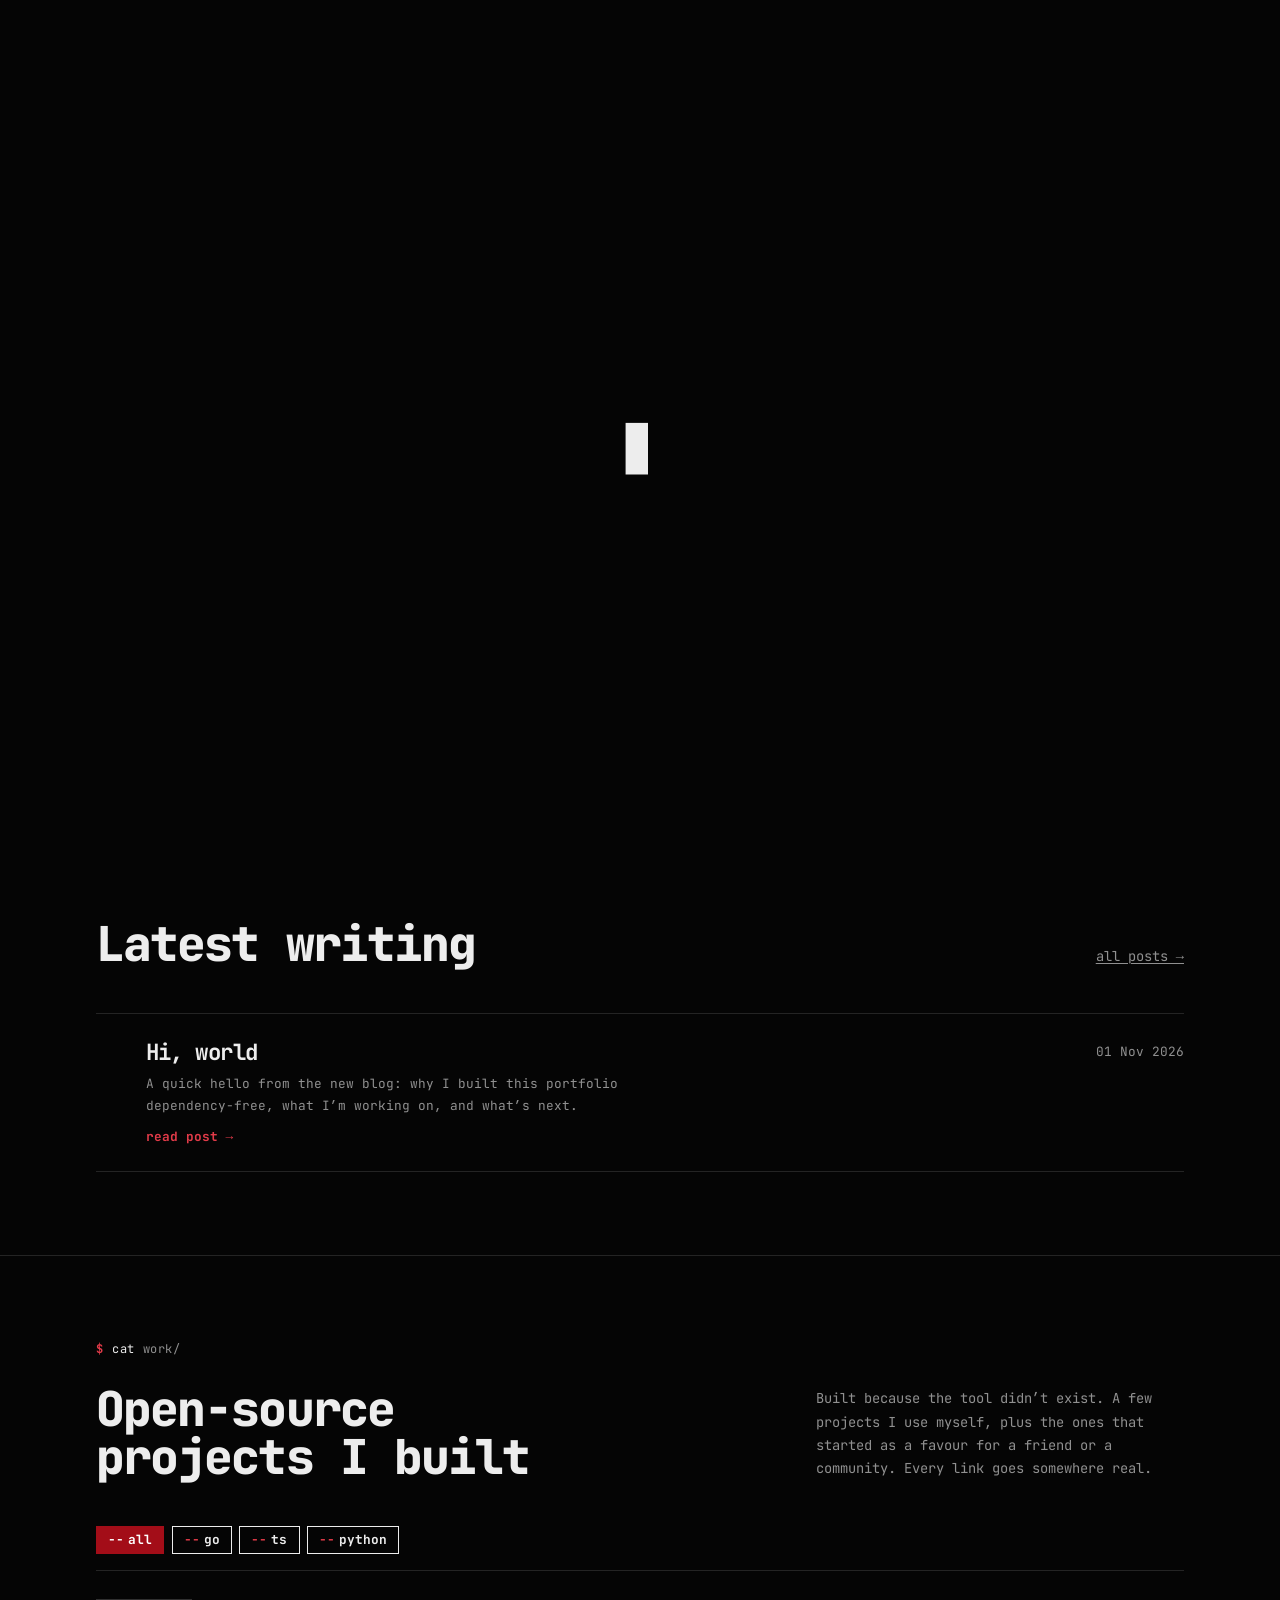
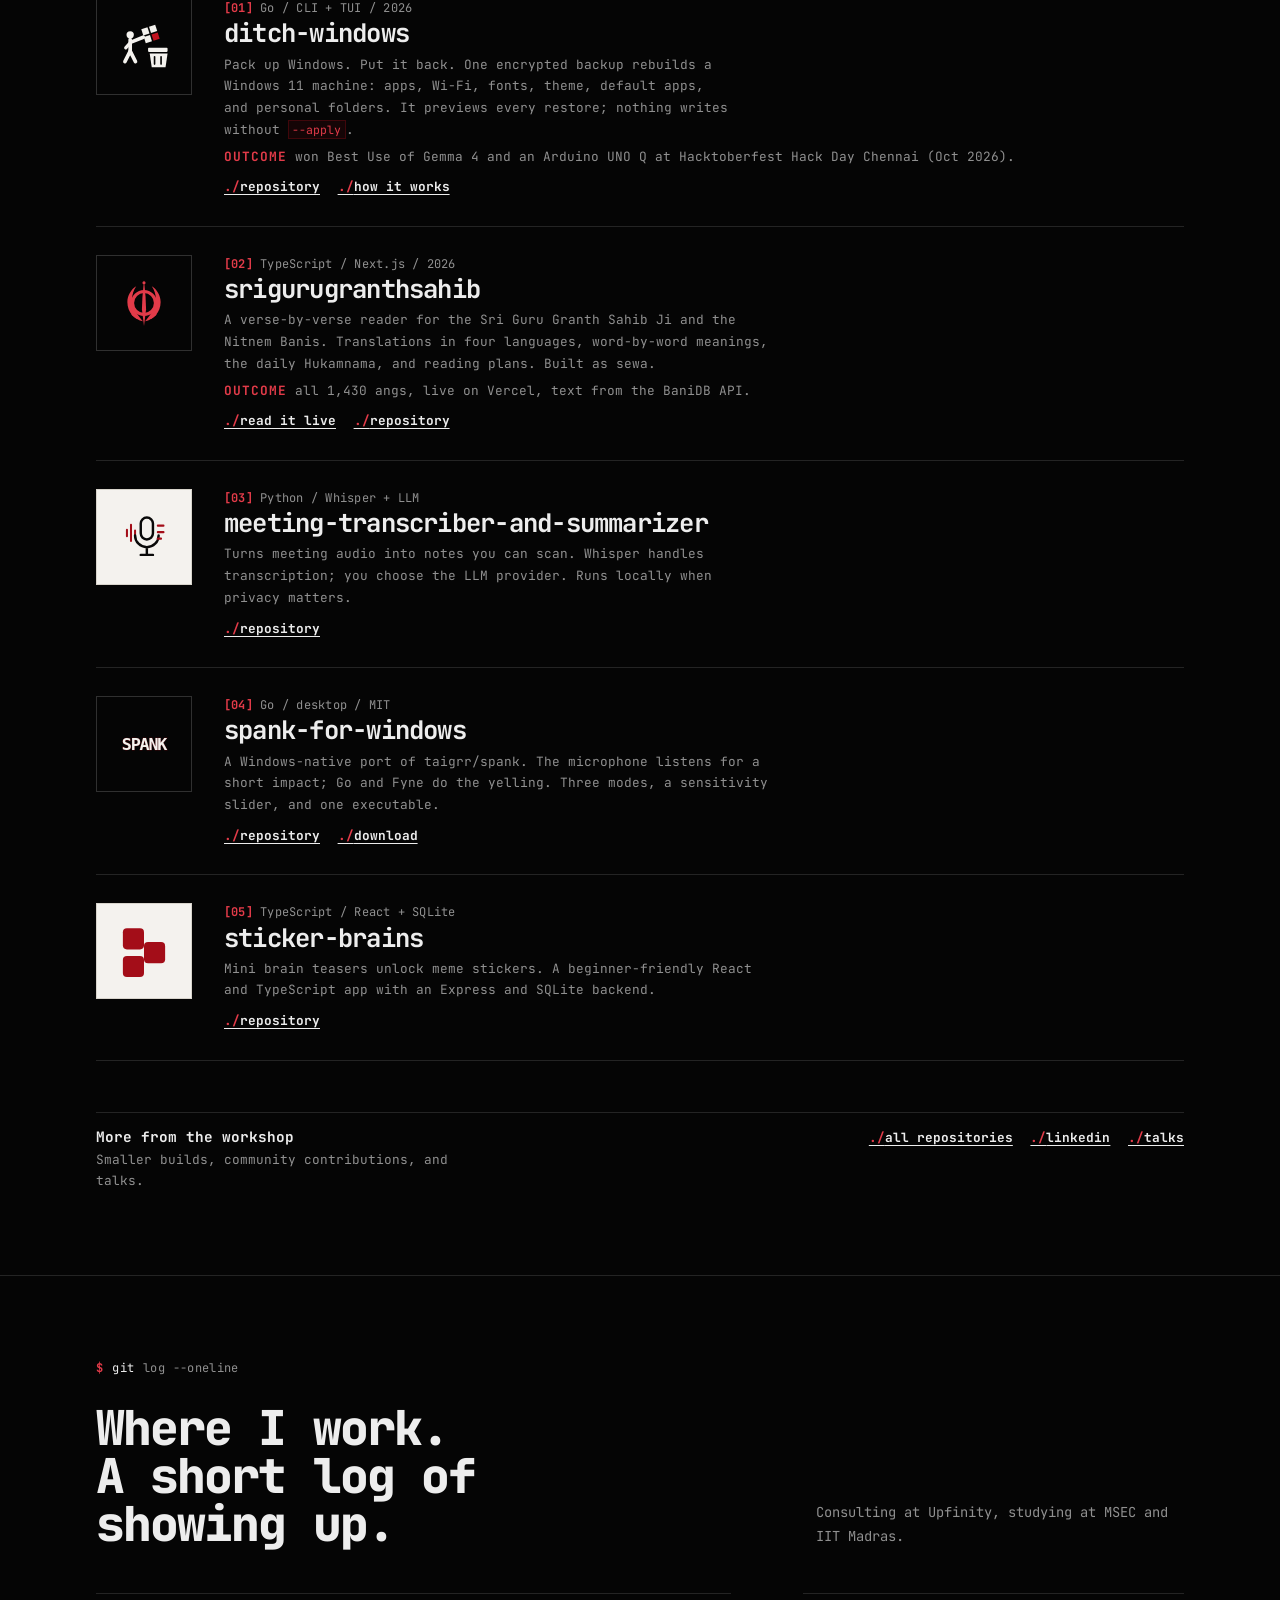
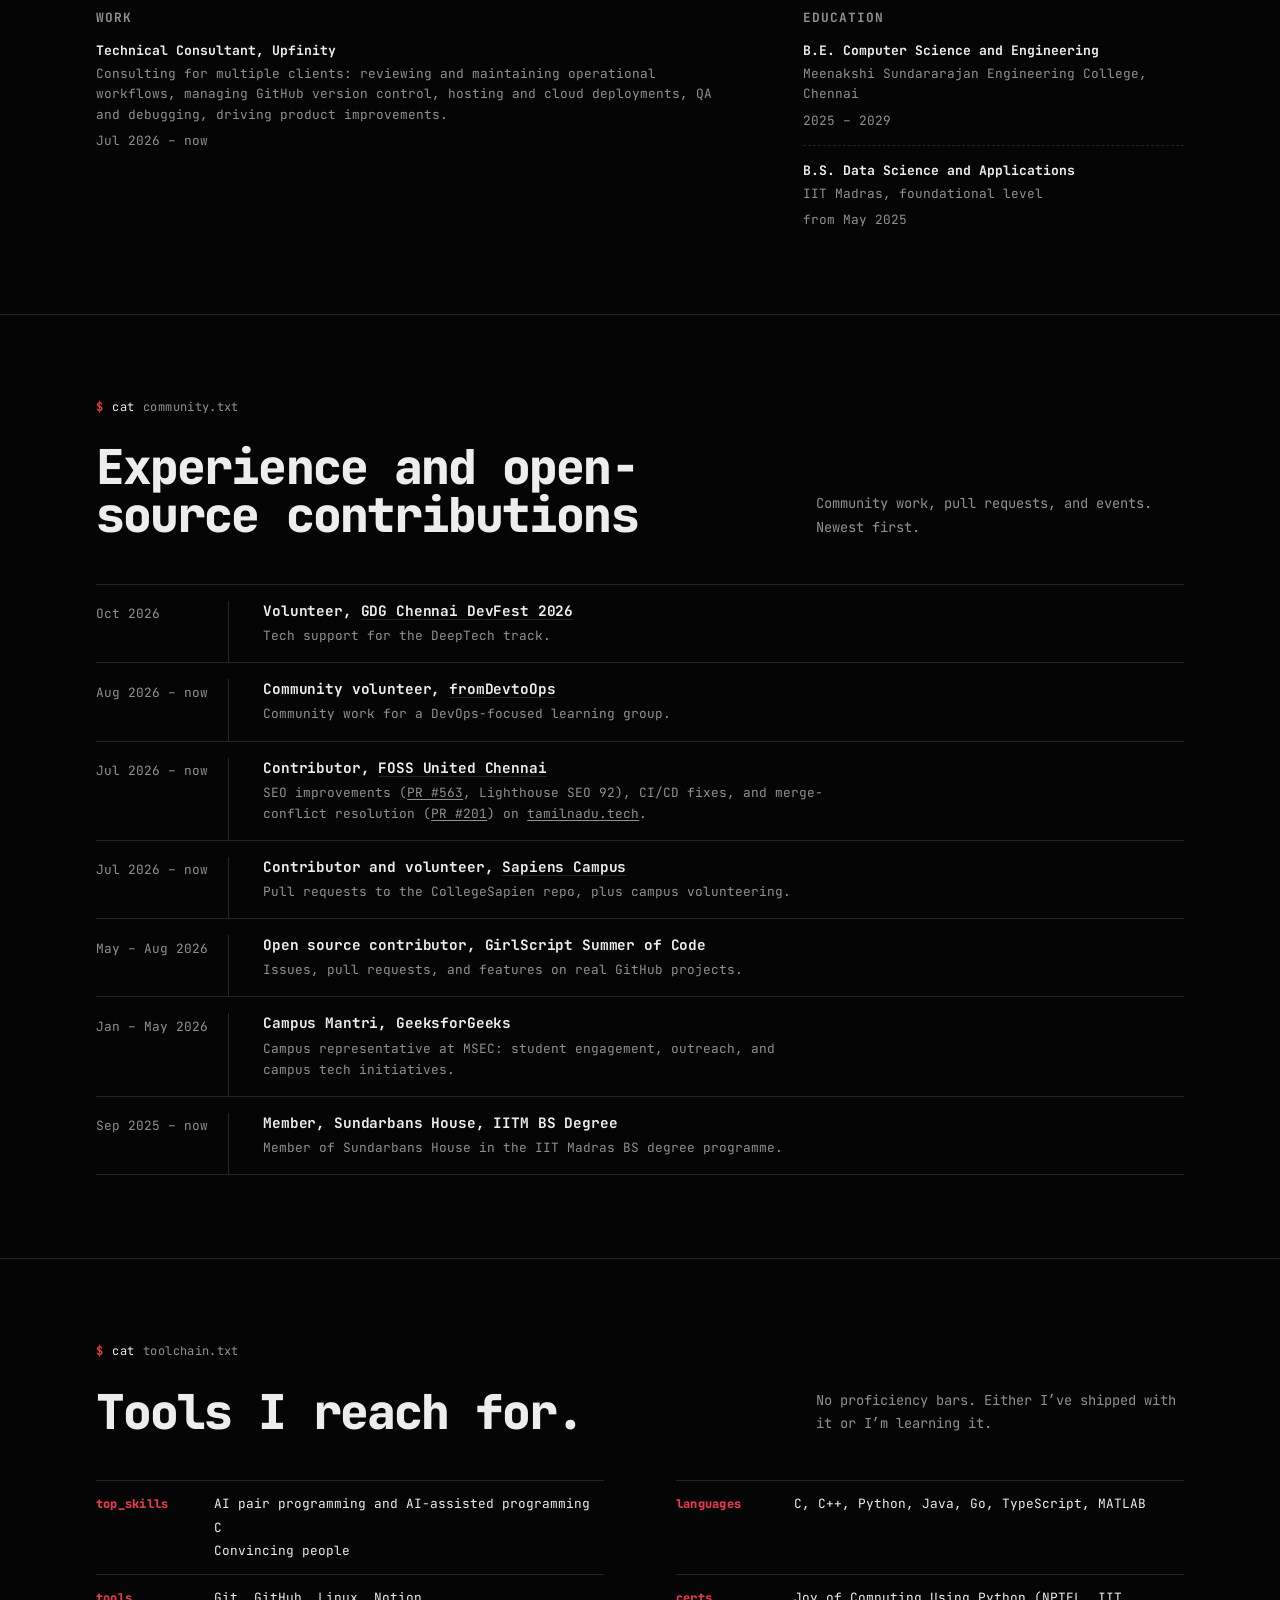
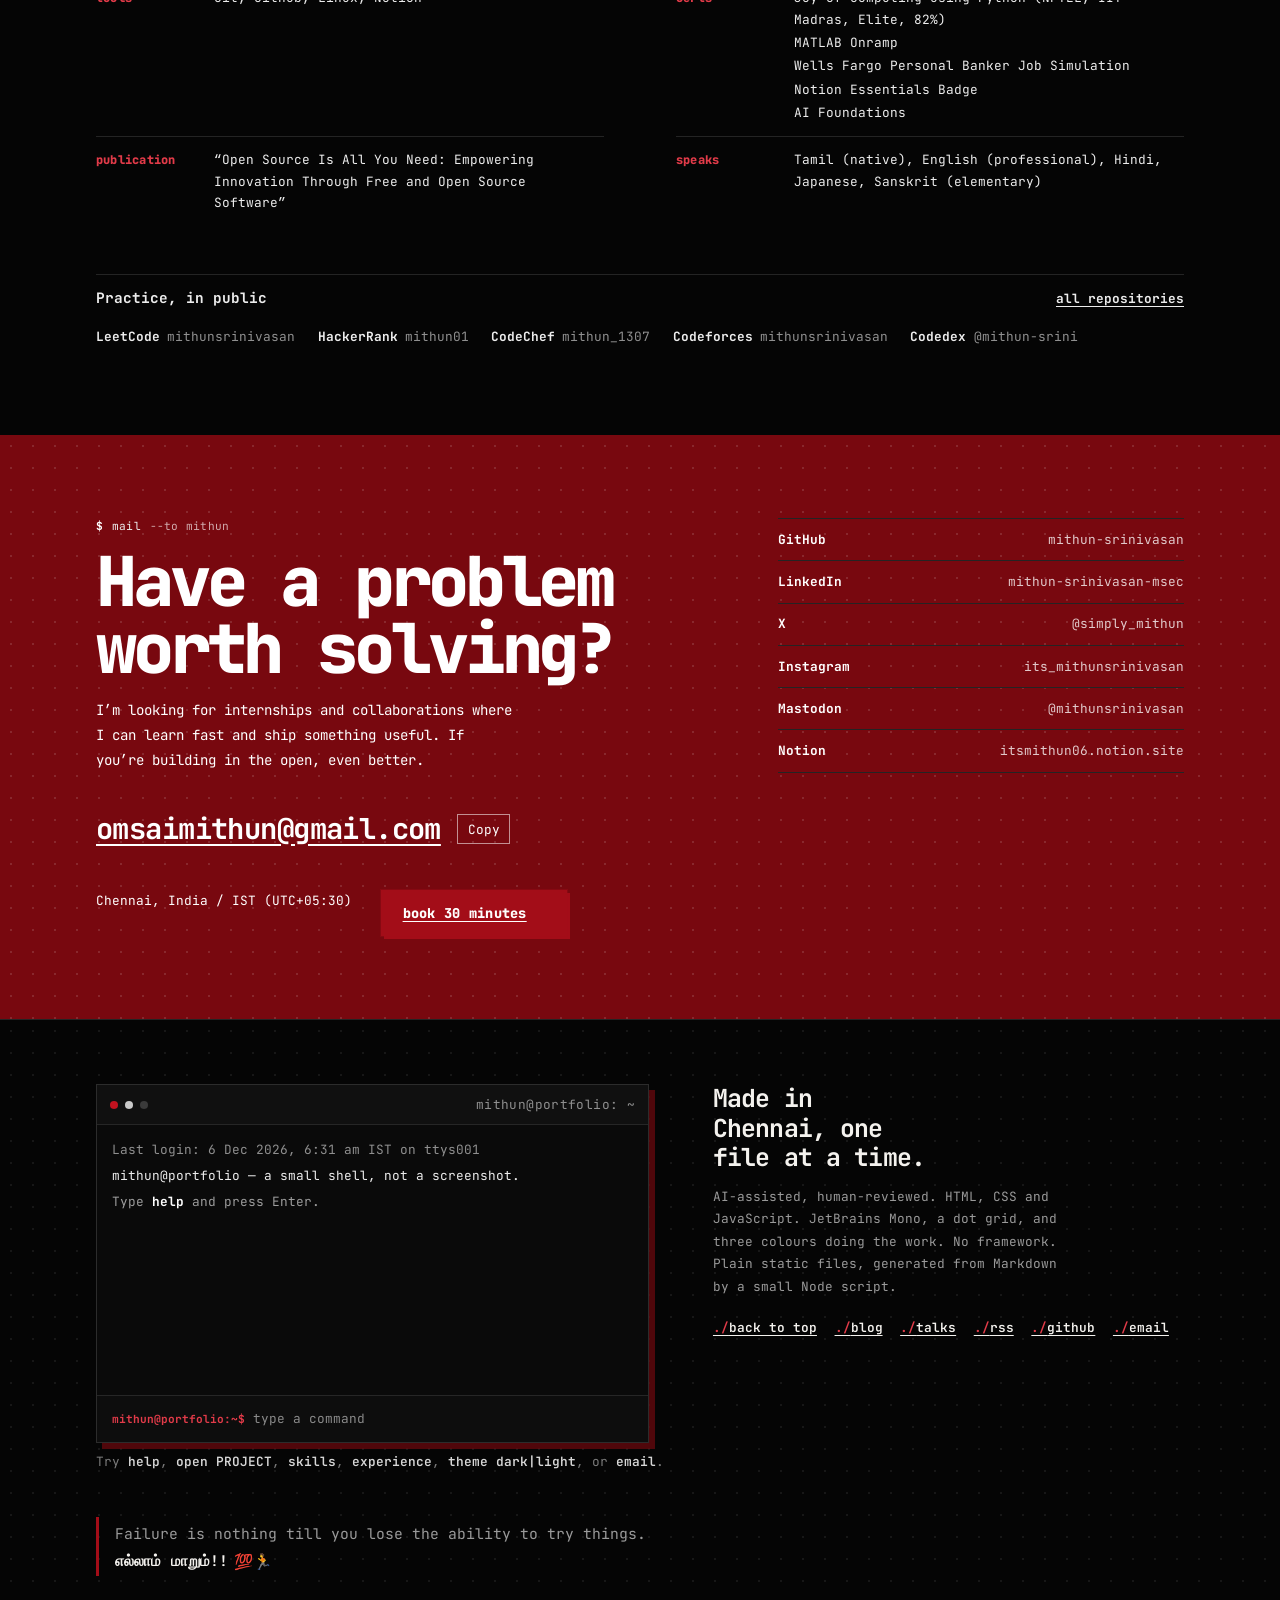
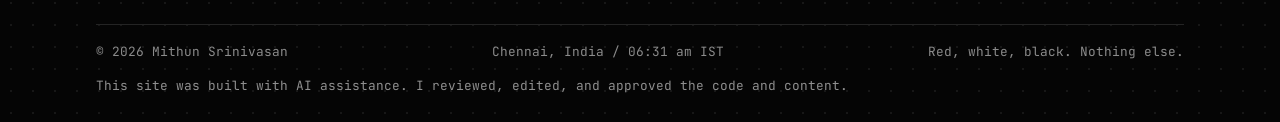
==== index.html @ 5986332c "chore: rebuild generated files" ====
<!DOCTYPE html>
<html lang="en" data-theme="dark">
<head>
<meta charset="utf-8">
<meta name="viewport" content="width=device-width, initial-scale=1, viewport-fit=cover">
<title>Mithun Srinivasan</title>
<meta name="author" content="Mithun Srinivasan">
<meta name="robots" content="index,follow">
<meta name="color-scheme" content="dark light">
<meta name="theme-color" content="#050505">
<meta name="description" content="Mithun Srinivasan: CSE student in Chennai (MSEC, IIT Madras BS) building open-source tools in Go, TypeScript and Python. FOSS United Chennai contributor.">
<link rel="icon" href="/favicon.ico" sizes="48x48" type="image/x-icon">
<link rel="icon" href="/assets/images/site-icon.svg" type="image/svg+xml">
<link rel="icon" href="/assets/icons/icon-192.png" sizes="192x192" type="image/png">
<link rel="me" href="https://github.com/mithun-srinivasan">
<link rel="me" href="https://www.linkedin.com/in/mithun-srinivasan-msec">
<link rel="me" href="https://fossunited.org/u/mithun_srinivasan">
<link rel="me" href="https://x.com/simply_mithun">
<link rel="me" href="https://www.instagram.com/its_mithunsrinivasan/">
<link rel="me" href="https://mastodon.social/@mithunsrinivasan">
<link rel="me" href="https://itsmithun06.notion.site/">
<script>
  // set the theme before paint so there is no light flash
  (() => {
    try {
      const saved = localStorage.getItem("theme");
      document.documentElement.dataset.theme = saved === "light" ? "light" : "dark";
    } catch {
      document.documentElement.dataset.theme = "dark";
    }
  })();
</script>
<link rel="preload" as="image" type="image/webp" href="/assets/images/mithun-portrait-900.webp" imagesrcset="/assets/images/mithun-portrait-480.webp 480w, /assets/images/mithun-portrait-720.webp 720w, /assets/images/mithun-portrait-900.webp 900w" imagesizes="(max-width: 620px) 290px, 360px">
<link rel="preload" href="/assets/fonts/jetbrains-mono-latin-wght-normal.woff2" as="font" type="font/woff2" crossorigin>
<link rel="alternate" type="application/atom+xml" title="Mithun Srinivasan - posts" href="/feed.xml">
<link rel="canonical" href="https://mithunsrinivasan.is-a.dev/">
<link rel="apple-touch-icon" href="/assets/icons/apple-touch-icon.png">
<link rel="manifest" href="/manifest.webmanifest">
<meta property="og:locale" content="en_IN">
<meta property="og:type" content="profile">
<meta property="og:site_name" content="Mithun Srinivasan">
<meta property="og:title" content="Mithun Srinivasan · CSE student, FOSS, Go/TypeScript/Python">
<meta property="og:description" content="Mithun Srinivasan: CSE student in Chennai (MSEC, IIT Madras BS) building open-source tools in Go, TypeScript and Python. FOSS United Chennai contributor.">
<meta property="og:url" content="https://mithunsrinivasan.is-a.dev/">
<meta property="og:image" content="https://mithunsrinivasan.is-a.dev/assets/images/og-image.png">
<meta property="og:image:alt" content="Mithun Srinivasan portfolio share card in a terminal style">
<meta property="og:image:width" content="1200">
<meta property="og:image:height" content="630">
<meta property="profile:first_name" content="Mithun">
<meta property="profile:last_name" content="Srinivasan">
<meta name="twitter:card" content="summary_large_image">
<meta name="twitter:site" content="@simply_mithun">
<meta name="twitter:creator" content="@simply_mithun">
<meta name="twitter:title" content="Mithun Srinivasan · CSE student, FOSS, Go/TypeScript/Python">
<meta name="twitter:description" content="Mithun Srinivasan: CSE student in Chennai (MSEC, IIT Madras BS) building open-source tools in Go, TypeScript and Python. FOSS United Chennai contributor.">
<meta name="twitter:image" content="https://mithunsrinivasan.is-a.dev/assets/images/og-image.png">
<meta name="twitter:image:alt" content="Mithun Srinivasan portfolio share card in a terminal style">
<meta name="referrer" content="strict-origin-when-cross-origin">
<script type="application/ld+json">
{
  "@context": "https://schema.org",
  "@graph": [
    {
      "@type": "WebSite",
      "@id": "https://mithunsrinivasan.is-a.dev/#website",
      "name": "Mithun Srinivasan",
      "alternateName": [
        "Mithun Srinivasan portfolio",
        "mithunsrinivasan.is-a.dev"
      ],
      "url": "https://mithunsrinivasan.is-a.dev/",
      "description": "Mithun Srinivasan: CSE student in Chennai (MSEC, IIT Madras BS) building open-source tools in Go, TypeScript and Python. FOSS United Chennai contributor.",
      "inLanguage": "en-IN",
      "publisher": {
        "@id": "https://mithunsrinivasan.is-a.dev/#person"
      }
    },
    {
      "@type": "ProfilePage",
      "@id": "https://mithunsrinivasan.is-a.dev/#profilepage",
      "url": "https://mithunsrinivasan.is-a.dev/",
      "name": "Mithun Srinivasan",
      "isPartOf": {
        "@id": "https://mithunsrinivasan.is-a.dev/#website"
      },
      "about": {
        "@id": "https://mithunsrinivasan.is-a.dev/#person"
      },
      "mainEntity": {
        "@id": "https://mithunsrinivasan.is-a.dev/#person"
      },
      "inLanguage": "en-IN"
    },
    {
      "@type": "Person",
      "@id": "https://mithunsrinivasan.is-a.dev/#person",
      "name": "Mithun Srinivasan",
      "givenName": "Mithun",
      "familyName": "Srinivasan",
      "alternateName": [
        "Mithun",
        "Mithun S",
        "mithunsrinivasan",
        "simply_mithun",
        "its_mithunsrinivasan"
      ],
      "url": "https://mithunsrinivasan.is-a.dev/",
      "mainEntityOfPage": {
        "@id": "https://mithunsrinivasan.is-a.dev/#profilepage"
      },
      "image": "https://mithunsrinivasan.is-a.dev/assets/images/mithun-portrait-900.webp",
      "description": "Mithun Srinivasan: CSE student in Chennai (MSEC, IIT Madras BS) building open-source tools in Go, TypeScript and Python. FOSS United Chennai contributor.",
      "jobTitle": "Technical Consultant",
      "worksFor": {
        "@type": "Organization",
        "name": "Upfinity"
      },
      "alumniOf": [
        {
          "@type": "CollegeOrUniversity",
          "name": "Meenakshi Sundararajan Engineering College"
        },
        {
          "@type": "CollegeOrUniversity",
          "name": "Indian Institute of Technology Madras"
        }
      ],
      "homeLocation": {
        "@type": "Place",
        "name": "Chennai",
        "address": {
          "@type": "PostalAddress",
          "addressLocality": "Chennai",
          "addressRegion": "Tamil Nadu",
          "addressCountry": "IN"
        }
      },
      "nationality": {
        "@type": "Country",
        "name": "India"
      },
      "knowsLanguage": [
        "en",
        "ta",
        "hi",
        "ja",
        "sa"
      ],
      "knowsAbout": [
        "C",
        "C++",
        "Python",
        "Java",
        "Go",
        "TypeScript",
        "Linux",
        "Free and open source software"
      ],
      "sameAs": [
        "https://github.com/mithun-srinivasan",
        "https://www.linkedin.com/in/mithun-srinivasan-msec",
        "https://fossunited.org/u/mithun_srinivasan",
        "https://x.com/simply_mithun",
        "https://www.instagram.com/its_mithunsrinivasan/",
        "https://mastodon.social/@mithunsrinivasan",
        "https://itsmithun06.notion.site/",
        "https://codeforces.com/profile/mithunsrinivasan",
        "https://leetcode.com/u/mithunsrinivasan",
        "https://www.codechef.com/users/mithun_1307",
        "https://www.hackerrank.com/profile/mithun01",
        "https://www.codedex.io/@mithun-srini"
      ]
    }
  ]
}
</script>
<script type="application/ld+json">
{
  "@context": "https://schema.org",
  "@graph": [
    {
      "@type": "SoftwareSourceCode",
      "name": "ditch-windows",
      "url": "https://github.com/mithun-srinivasan/ditch-windows",
      "description": "Pack up Windows. Put it back. One encrypted backup rebuilds a Windows 11 machine.",
      "programmingLanguage": "Go"
    },
    {
      "@type": "SoftwareSourceCode",
      "name": "srigurugranthsahib",
      "url": "https://srigurugranthsahib.vercel.app/",
      "description": "A verse-by-verse reader for the Sri Guru Granth Sahib Ji and the Nitnem Banis. All 1,430 angs, live on Vercel, text from the BaniDB API.",
      "programmingLanguage": "TypeScript"
    },
    {
      "@type": "SoftwareSourceCode",
      "name": "meeting-transcriber-and-summarizer",
      "url": "https://github.com/mithun-srinivasan/meeting-transcriber-and-summarizer",
      "description": "Turns meeting audio into notes. Whisper transcription with your choice of LLM provider.",
      "programmingLanguage": "Python"
    },
    {
      "@type": "SoftwareSourceCode",
      "name": "spank-for-windows",
      "url": "https://github.com/mithun-srinivasan/spank-for-windows",
      "description": "A Windows-native port of taigrr/spank. Go and Fyne desktop app.",
      "programmingLanguage": "Go"
    },
    {
      "@type": "SoftwareSourceCode",
      "name": "sticker-brains",
      "url": "https://github.com/mithun-srinivasan/sticker-brains",
      "description": "Mini brain teasers unlock meme stickers. React and TypeScript with Express and SQLite.",
      "programmingLanguage": "TypeScript"
    }
  ]
}
</script>
<link rel="stylesheet" href="/assets/css/style.css?v=ff1fc388">
</head>
<body>
<div id="loader" aria-hidden="true">
  <div class="loader-inner">
    <div id="loader-text"></div>
    <div class="loader-cursor" aria-hidden="true">▋</div>
  </div>
</div>
<a class="skip-link" href="#main">Skip to content</a>

<header class="site-header" id="site-header">
  <div class="shell header-inner">
    <a class="brand" href="/" aria-label="Mithun Srinivasan, home">
      <img class="brand-mark" src="/assets/images/site-icon.svg" alt="" width="30" height="30" aria-hidden="true" loading="eager">
      <span class="brand-text">mithun@portfolio:~$</span>
    </a>
    <nav class="nav" aria-label="Main">
      <a href="/#work">work</a>
      <a href="/#experience">experience</a>
      <a href="/#community">community</a>
      <a href="/#skills">skills</a>
      <a href="/blog.html" data-blog-link>blog</a>
      <a href="/talks.html">talks</a>
      <a href="/#contact">contact</a>
    </nav>
    <button class="theme-toggle" id="theme-toggle" type="button" aria-label="Switch to light theme">
      <svg class="icon-sun" viewBox="0 0 24 24" fill="none" stroke="currentColor" stroke-width="1.8" aria-hidden="true"><circle cx="12" cy="12" r="4"></circle><path d="M12 2v2M12 20v2M4.93 4.93l1.42 1.42M17.66 17.66l1.41 1.41M2 12h2M20 12h2M4.93 19.07l1.42-1.42M17.66 6.34l1.41-1.41"></path></svg>
      <svg class="icon-moon" viewBox="0 0 24 24" fill="none" stroke="currentColor" stroke-width="1.8" aria-hidden="true"><path d="M20.5 14.5A8.5 8.5 0 0 1 9.5 3.5 8.5 8.5 0 1 0 20.5 14.5Z"></path></svg>
    </button>
  </div>
</header>

<main id="main">
  <section class="hero" id="top" aria-labelledby="hero-title">
    <div class="shell hero-grid">
      <div class="hero-copy">
        <p class="cmd hero-kicker"><span class="path">~/mithun</span> whoami</p>
        <h1 class="hero-name" id="hero-title">
          <span class="line"><span>Mithun</span></span>
          <span class="line"><span>Srinivasan<span class="dot">.</span></span></span>
        </h1>
        <p class="hero-type"><span class="ps1">$</span> <span class="typed" data-typed>Sophomore CSE Undergraduate - MSEC</span><span class="caret" aria-hidden="true"></span></p>
        <p class="hero-lead">Most of what I know comes from open source: reading other people’s code, opening pull requests, and shipping small tools until they hold up. I care about FOSS, Linux, and strong fundamentals in C++ data structures and algorithms.</p>
        <div class="hero-actions">
          <a class="btn" href="/#work">selected work</a>
          <a class="text-link" href="mailto:omsaimithun@gmail.com">email me</a>
          <!-- BEGIN GENERATED: resume-link -->

<!-- END GENERATED: resume-link -->
        </div>
      </div>

      <figure class="hero-portrait" data-comet>
        <div class="comet-card__tilt" data-comet-tilt>
          <span class="frame">
            <picture>
              <source type="image/webp" srcset="/assets/images/mithun-portrait-480.webp 480w, /assets/images/mithun-portrait-720.webp 720w, /assets/images/mithun-portrait-900.webp 900w" sizes="(max-width: 620px) 290px, 360px">
              <img src="/assets/images/mithun-portrait-900.jpg" srcset="/assets/images/mithun-portrait-480.jpg 480w, /assets/images/mithun-portrait-720.jpg 720w, /assets/images/mithun-portrait-900.jpg 900w" sizes="(max-width: 620px) 290px, 360px" alt="Mithun Srinivasan wearing headphones, in a red and white portrait" width="900" height="900" fetchpriority="high" decoding="async">
            </picture>
            <span class="comet-card__glare" data-comet-glare aria-hidden="true"></span>
          </span>
        </div>
        <figcaption><span>~/portrait.webp</span><span>900 × 900</span></figcaption>
      </figure>
    </div>
  </section>

  <div class="marquee" role="group" aria-label="Languages, tools and communities">
    <div class="marquee-track">
      <div class="marquee-set"><span>C</span><span>C++</span><span>Python</span><span>Java</span><span>Go</span><span>TypeScript</span><span>Linux</span><span>Git</span><span>GitHub</span><span>FOSS United Chennai</span><span>GDG Chennai</span><span>GSSoC</span><span>Campus Mantri</span><span>IIT Madras</span><span>MSEC</span></div>
      <div class="marquee-set" aria-hidden="true"><span>C</span><span>C++</span><span>Python</span><span>Java</span><span>Go</span><span>TypeScript</span><span>Linux</span><span>Git</span><span>GitHub</span><span>FOSS United Chennai</span><span>GDG Chennai</span><span>GSSoC</span><span>Campus Mantri</span><span>IIT Madras</span><span>MSEC</span></div>
    </div>
  </div>

  <!-- BEGIN GENERATED: home-latest-posts -->
<section class="section" id="writing" aria-labelledby="writing-title">
    <div class="shell">
      <div class="section-head">
        <p class="cmd"><span class="path">ls</span> blog/</p>
        <h2 id="writing-title">Latest writing</h2>
        <p><a href="/blog.html">all posts →</a></p>
      </div>
      <div class="entries-list">
        <a class="entry" href="/posts/hi.html">
          <time datetime="2026-11-01">01 Nov 2026</time>
          <h3>Hi, world</h3>
          <p>A quick hello from the new blog: why I built this portfolio dependency-free, what I’m working on, and what’s next.</p>
          <span class="entry-more">read post →</span>
        </a>
      </div>
    </div>
  </section>
<!-- END GENERATED: home-latest-posts -->

  <section class="section" id="work" aria-labelledby="work-title">
    <div class="shell">
      <div class="section-head">
        <p class="cmd"><span class="path">cat</span> work/</p>
        <h2 id="work-title">Open-source projects I built</h2>
        <p>Built because the tool didn’t exist. A few projects I use myself, plus the ones that started as a favour for a friend or a community. Every link goes somewhere real.</p>
      </div>

      <div class="chips" id="project-filter" role="radiogroup" aria-label="Filter projects by language" hidden>
        <button class="chip" type="button" role="radio" data-filter="all" aria-checked="true" tabindex="0">all</button>
        <button class="chip" type="button" role="radio" data-filter="go" aria-checked="false" tabindex="-1">go</button>
        <button class="chip" type="button" role="radio" data-filter="typescript" aria-checked="false" tabindex="-1">ts</button>
        <button class="chip" type="button" role="radio" data-filter="python" aria-checked="false" tabindex="-1">python</button>
      </div>

      <div class="work-list">
        <article class="project" data-lang="go">
          <div class="project-cover cover-ditch" aria-hidden="true">
            <img class="cover-mark" src="/assets/logos/ditch-windows.svg" alt="" width="64" height="64" loading="lazy" decoding="async">
          </div>
          <div class="project-main">
            <p class="project-meta">Go / CLI + TUI / 2026</p>
            <h3><a href="https://github.com/mithun-srinivasan/ditch-windows">ditch-windows</a></h3>
            <p class="project-desc">Pack up Windows. Put it back. One encrypted backup rebuilds a Windows 11 machine: apps, Wi-Fi, fonts, theme, default apps, and personal folders. It previews every restore; nothing writes without <code>--apply</code>.</p>
            <p class="project-outcome"><span class="outcome-label">outcome</span> won Best Use of Gemma 4 and an Arduino UNO Q at Hacktoberfest Hack Day Chennai (Oct 2026).</p>
            <div class="project-links">
              <a href="https://github.com/mithun-srinivasan/ditch-windows">repository</a>
              <a href="https://github.com/mithun-srinivasan/ditch-windows#readme">how it works</a>
            </div>
            <!-- BEGIN GENERATED: project-shot-ditch-windows -->

<!-- END GENERATED: project-shot-ditch-windows -->
          </div>
        </article>

        <article class="project" data-lang="typescript">
          <div class="project-cover cover-sggs" aria-hidden="true">
            <img class="cover-mark" src="/assets/logos/srigurugranthsahib.svg" alt="" width="100" height="100" loading="lazy" decoding="async">
          </div>
          <div class="project-main">
            <p class="project-meta">TypeScript / Next.js / 2026</p>
            <h3><a href="https://srigurugranthsahib.vercel.app/">srigurugranthsahib</a></h3>
            <p class="project-desc">A verse-by-verse reader for the Sri Guru Granth Sahib Ji and the Nitnem Banis. Translations in four languages, word-by-word meanings, the daily Hukamnama, and reading plans. Built as sewa.</p>
            <p class="project-outcome"><span class="outcome-label">outcome</span> all 1,430 angs, live on Vercel, text from the BaniDB API.</p>
            <div class="project-links">
              <a href="https://srigurugranthsahib.vercel.app/">read it live</a>
              <a href="https://github.com/mithun-srinivasan/srigurugranthsahib">repository</a>
            </div>
            <!-- BEGIN GENERATED: project-shot-srigurugranthsahib -->

<!-- END GENERATED: project-shot-srigurugranthsahib -->
          </div>
        </article>

        <article class="project" data-lang="python">
          <div class="project-cover cover-meeting" aria-hidden="true">
            <img class="cover-mark" src="/assets/logos/meeting-transcriber.svg" alt="" width="64" height="64" loading="lazy" decoding="async">
          </div>
          <div class="project-main">
            <p class="project-meta">Python / Whisper + LLM</p>
            <h3><a href="https://github.com/mithun-srinivasan/meeting-transcriber-and-summarizer">meeting-transcriber-and-summarizer</a></h3>
            <p class="project-desc">Turns meeting audio into notes you can scan. Whisper handles transcription; you choose the LLM provider. Runs locally when privacy matters.</p>
            <div class="project-links"><a href="https://github.com/mithun-srinivasan/meeting-transcriber-and-summarizer">repository</a></div>
            <!-- BEGIN GENERATED: project-shot-meeting-transcriber-and-summarizer -->

<!-- END GENERATED: project-shot-meeting-transcriber-and-summarizer -->
          </div>
        </article>

        <article class="project" data-lang="go">
          <div class="project-cover cover-spank" aria-hidden="true">
            <img class="cover-wordmark" src="/assets/logos/spank-for-windows.svg" alt="" width="256" height="127" loading="lazy" decoding="async">
          </div>
          <div class="project-main">
            <p class="project-meta">Go / desktop / MIT</p>
            <h3><a href="https://github.com/mithun-srinivasan/spank-for-windows">spank-for-windows</a></h3>
            <p class="project-desc">A Windows-native port of taigrr/spank. The microphone listens for a short impact; Go and Fyne do the yelling. Three modes, a sensitivity slider, and one executable.</p>
            <div class="project-links">
              <a href="https://github.com/mithun-srinivasan/spank-for-windows">repository</a>
              <a href="https://github.com/mithun-srinivasan/spank-for-windows/releases">download</a>
            </div>
            <!-- BEGIN GENERATED: project-shot-spank-for-windows -->

<!-- END GENERATED: project-shot-spank-for-windows -->
          </div>
        </article>

        <article class="project" data-lang="typescript">
          <div class="project-cover cover-sticker" aria-hidden="true">
            <img class="cover-mark" src="/assets/logos/sticker-brains.svg" alt="" width="64" height="64" loading="lazy" decoding="async">
          </div>
          <div class="project-main">
            <p class="project-meta">TypeScript / React + SQLite</p>
            <h3><a href="https://github.com/mithun-srinivasan/sticker-brains">sticker-brains</a></h3>
            <p class="project-desc">Mini brain teasers unlock meme stickers. A beginner-friendly React and TypeScript app with an Express and SQLite backend.</p>
            <div class="project-links"><a href="https://github.com/mithun-srinivasan/sticker-brains">repository</a></div>
            <!-- BEGIN GENERATED: project-shot-sticker-brains -->

<!-- END GENERATED: project-shot-sticker-brains -->
          </div>
        </article>
      </div>

      <div class="workshop">
        <div class="workshop-head"><div><h3>More from the workshop</h3>
        <p class="workshop-desc">Smaller builds, community contributions, and talks.</p></div>
        <div class="workshop-links">
          <a href="https://github.com/mithun-srinivasan?tab=repositories">all repositories</a>
          <a href="https://www.linkedin.com/in/mithun-srinivasan-msec">linkedin</a>
          <a href="/talks.html">talks</a>
        </div></div>
      </div>

    </div>
  </section>

  <section class="section" id="experience" aria-labelledby="experience-title">
    <div class="shell">
      <div class="section-head">
        <p class="cmd"><span class="path">git</span> log --oneline</p>
        <h2 id="experience-title">Where I work.<br>A short log of showing up.</h2>
        <p>Consulting at Upfinity, studying at MSEC and IIT Madras.</p>
      </div>
      <div class="experience-grid">
        <div>
          <div class="side-block">
            <h3>work</h3>
            <div class="edu">
              <div class="edu-item">
                <b>Technical Consultant, Upfinity</b>
                <span>Consulting for multiple clients: reviewing and maintaining operational workflows, managing GitHub version control, hosting and cloud deployments, QA and debugging, driving product improvements.</span>
                <time datetime="2026-07">Jul 2026 – now</time>
              </div>
            </div>
          </div>
        </div>
        <div class="about-side">
          <div class="side-block">
            <h3>education</h3>
            <div class="edu">
              <div class="edu-item">
                <b>B.E. Computer Science and Engineering</b>
                <span>Meenakshi Sundararajan Engineering College, Chennai</span>
                <time datetime="2025">2025 – 2029</time>
              </div>
              <div class="edu-item">
                <b>B.S. Data Science and Applications</b>
                <span>IIT Madras, foundational level</span>
                <time datetime="2025-05">from May 2025</time>
              </div>
            </div>
          </div>
        </div>
      </div>
    </div>
  </section>

  <section class="section" id="community" aria-labelledby="community-title">
    <div class="shell">
      <div class="section-head">
        <p class="cmd"><span class="path">cat</span> community.txt</p>
        <h2 id="community-title">Experience and open-source contributions</h2>
        <p>Community work, pull requests, and events. Newest first.</p>
      </div>
      <ol class="timeline">
        <li>
          <time class="when" datetime="2026-10">Oct 2026</time>
          <div><h3>Volunteer, <a href="https://devfest.gdgchennai.in/">GDG Chennai DevFest 2026</a></h3><p>Tech support for the DeepTech track.</p></div>
        </li>
        <li>
          <time class="when" datetime="2026-08">Aug 2026 – now</time>
          <div><h3>Community volunteer, <a href="https://fromdevtoops.org">fromDevtoOps</a></h3><p>Community work for a DevOps-focused learning group.</p></div>
        </li>
        <li>
          <time class="when" datetime="2026-07">Jul 2026 – now</time>
          <div><h3>Contributor, <a href="https://github.com/FOSSUChennai/Communities/pulls?q=author%3Amithun-srinivasan">FOSS United Chennai</a></h3><p>SEO improvements (<a href="https://github.com/FOSSUChennai/Communities/pull/563">PR #563</a>, Lighthouse SEO 92), CI/CD fixes, and merge-conflict resolution (<a href="https://github.com/FOSSUChennai/Communities/pull/201">PR #201</a>) on <a href="https://tamilnadu.tech">tamilnadu.tech</a>.</p></div>
        </li>
        <li>
          <time class="when" datetime="2026-07">Jul 2026 – now</time>
          <div><h3>Contributor and volunteer, <a href="https://github.com/CodeSapiens-in/CollegeSapien/pulls?q=author%3Amithun-srinivasan+">Sapiens Campus</a></h3><p>Pull requests to the CollegeSapien repo, plus campus volunteering.</p></div>
        </li>
        <li>
          <time class="when" datetime="2026-05">May – Aug 2026</time>
          <div><h3>Open source contributor, GirlScript Summer of Code</h3><p>Issues, pull requests, and features on real GitHub projects.</p></div>
        </li>
        <li>
          <time class="when" datetime="2026-01">Jan – May 2026</time>
          <div><h3>Campus Mantri, GeeksforGeeks</h3><p>Campus representative at MSEC: student engagement, outreach, and campus tech initiatives.</p></div>
        </li>
        <li>
          <time class="when" datetime="2025-09">Sep 2025 – now</time>
          <div><h3>Member, Sundarbans House, IITM BS Degree</h3><p>Member of Sundarbans House in the IIT Madras BS degree programme.</p></div>
        </li>
      </ol>
    </div>
  </section>

  <section class="section" id="skills" aria-labelledby="skills-title">
    <div class="shell">
      <div class="section-head">
        <p class="cmd"><span class="path">cat</span> toolchain.txt</p>
        <h2 id="skills-title">Tools I reach for.</h2>
        <p>No proficiency bars. Either I’ve shipped with it or I’m learning it.</p>
      </div>
      <dl class="skills-grid">
        <div class="skill">
          <dt>top_skills</dt>
          <dd><span class="line">AI pair programming and AI-assisted programming</span><span class="line">C</span><span class="line">Convincing people</span></dd>
        </div>
        <div class="skill">
          <dt>languages</dt>
          <dd>C, C++, Python, Java, Go, TypeScript, MATLAB</dd>
        </div>
        <div class="skill">
          <dt>tools</dt>
          <dd>Git, GitHub, Linux, Notion</dd>
        </div>
        <div class="skill">
          <dt>certs</dt>
          <dd><span class="line">Joy of Computing Using Python (NPTEL, IIT Madras, Elite, 82%)</span><span class="line">MATLAB Onramp</span><span class="line">Wells Fargo Personal Banker Job Simulation</span><span class="line">Notion Essentials Badge</span><span class="line">AI Foundations</span></dd>
        </div>
        <div class="skill">
          <dt>publication</dt>
          <dd>“Open Source Is All You Need: Empowering Innovation Through Free and Open Source Software”</dd>
        </div>
        <div class="skill">
          <dt>speaks</dt>
          <dd>Tamil (native), English (professional), Hindi, Japanese, Sanskrit (elementary)</dd>
        </div>
      </dl>

      <div class="coding" id="coding">
        <div class="coding-head">
          <h3>Practice, in public</h3>
          <a href="https://github.com/mithun-srinivasan?tab=repositories">all repositories</a>
        </div>
        <nav class="profiles" aria-label="Coding profiles">
          <a class="profile" href="https://leetcode.com/u/mithunsrinivasan"><b>LeetCode</b><span>mithunsrinivasan</span></a>
          <a class="profile" href="https://www.hackerrank.com/profile/mithun01"><b>HackerRank</b><span>mithun01</span></a>
          <a class="profile" href="https://www.codechef.com/users/mithun_1307"><b>CodeChef</b><span>mithun_1307</span></a>
          <a class="profile" href="https://codeforces.com/profile/mithunsrinivasan"><b>Codeforces</b><span>mithunsrinivasan</span></a>
          <a class="profile" href="https://www.codedex.io/@mithun-srini"><b>Codedex</b><span>@mithun-srini</span></a>
        </nav>
      </div>
    </div>
  </section>

  <section class="contact" id="contact" aria-labelledby="contact-title">
    <div class="shell contact-inner">
      <div class="contact-grid">
        <div>
          <p class="cmd"><span class="path">mail</span> --to mithun</p>
          <h2 id="contact-title">Have a problem worth solving?</h2>
          <p class="contact-lead">I’m looking for internships and collaborations where I can learn fast and ship something useful. If you’re building in the open, even better.</p>
          <div class="contact-email-row">
            <a class="contact-email" href="mailto:omsaimithun@gmail.com">omsaimithun@gmail.com</a>
            <button class="copy-btn" id="copy-email" type="button" data-email="omsaimithun@gmail.com">Copy</button>
          </div>
          <p class="copy-status" id="copy-status" role="status" aria-live="polite"></p>
          <div class="contact-meta">
            <p>Chennai, India / IST (UTC+05:30)</p>
            <p><a class="btn btn-cal" href="https://cal.com/mithun-srinivasan/30min" rel="noopener">book 30 minutes</a></p>
          </div>
        </div>
        <nav class="socials" aria-label="Elsewhere">
          <a class="social" href="https://github.com/mithun-srinivasan"><b>GitHub</b><span>mithun-srinivasan</span></a>
          <a class="social" href="https://www.linkedin.com/in/mithun-srinivasan-msec"><b>LinkedIn</b><span>mithun-srinivasan-msec</span></a>
          <a class="social" href="https://x.com/simply_mithun"><b>X</b><span>@simply_mithun</span></a>
          <a class="social" href="https://www.instagram.com/its_mithunsrinivasan/"><b>Instagram</b><span>its_mithunsrinivasan</span></a>
          <a class="social" href="https://mastodon.social/@mithunsrinivasan" rel="me"><b>Mastodon</b><span>@mithunsrinivasan</span></a>
          <a class="social" href="https://itsmithun06.notion.site/"><b>Notion</b><span>itsmithun06.notion.site</span></a>
        </nav>
      </div>
    </div>
  </section>
</main>

<footer class="footer">
  <div class="shell">
    <div class="footer-grid">
      <div class="term-window" id="term" role="region" aria-label="Guest terminal">
        <div class="term-head">
          <i aria-hidden="true"></i><i aria-hidden="true"></i><i aria-hidden="true"></i>
          <span class="term-title">mithun@portfolio: ~</span>
        </div>
        <div class="term-out" id="term-out" role="log" aria-live="polite" aria-label="Terminal output" tabindex="0">
          <p class="term-line term-dim" data-last-login>Last login: today on ttys001</p>
          <p class="term-line term-ok">mithun@portfolio — a small shell, not a screenshot.</p>
          <p class="term-line term-out-text">Type <span class="term-help-key">help</span> and press Enter.</p>
        </div>
        <form class="term-form" id="term-form">
          <label class="sr-only" for="term-input">Terminal command</label>
          <span class="term-ps1" aria-hidden="true">mithun@portfolio:~$</span>
          <input class="term-input" id="term-input" name="command" type="text" autocomplete="off" autocapitalize="off" autocorrect="off" spellcheck="false" placeholder="type a command" aria-describedby="term-hint">
          <button class="sr-only" type="submit">Run command</button>
        </form>
      </div>
      <div class="footer-copy">
        <h3>Made in Chennai, one file at a time.</h3>
        <p>AI-assisted, human-reviewed. HTML, CSS and JavaScript. JetBrains Mono, a dot grid, and three colours doing the work. No framework. Plain static files, generated from Markdown by a small Node script.</p>
        <div class="footer-links">
          <a href="#top">back to top</a>
          <a href="/blog.html" data-blog-link>blog</a>
          <a href="/talks.html">talks</a>
          <a href="/feed.xml">rss</a>
          <a href="https://github.com/mithun-srinivasan">github</a>
          <a href="mailto:omsaimithun@gmail.com">email</a>
        </div>
      </div>
    </div>
    <p class="term-hint" id="term-hint">Try <b>help</b>, <b>open PROJECT</b>, <b>skills</b>, <b>experience</b>, <b>theme dark|light</b>, or <b>email</b>.</p>
    <p class="term-live-hint">This terminal is live — tap it and type <b>help</b>.</p>
    <blockquote class="footer-motto">
      <p>Failure is nothing till you lose the ability to try things.</p>
      <p lang="ta">எல்லாம் மாறும்!!<span class="motto-emoji" aria-hidden="true">💯🏃</span></p>
    </blockquote>
    <div class="footer-bottom">
      <span>© 2026 Mithun Srinivasan</span>
      <span>Chennai, India / <time id="local-time">--:--</time> IST</span>
      <span>Red, white, black. Nothing else.</span>
    </div>
    <p class="ai-note">This site was built with AI assistance. I reviewed, edited, and approved the code and content.</p>
  </div>
</footer>

<script>
  (function(){
    var loader = document.getElementById('loader');
    if (!loader) return;
    var textEl = document.getElementById('loader-text');
    var words = ['Hi','Привет','こんにちは','नमस्ते','வணக்கம்','नमस्तः'];
    var i = 0, j = 0, deleting = false;
    function type(){
      var current = words[i];
      textEl.textContent = current.substring(0, j);
      if (!deleting && j < current.length){
        j++;
        setTimeout(type, 90);
      } else if (!deleting && j === current.length){
        deleting = true;
        setTimeout(type, 1100);
      } else if (deleting && j > 0){
        j--;
        setTimeout(type, 45);
      } else {
        deleting = false;
        i = (i + 1) % words.length;
        if (i === 0){
          setTimeout(function(){
            loader.classList.add('done');
            setTimeout(function(){ loader.remove(); }, 700);
          }, 600);
          return;
        }
        setTimeout(type, 300);
      }
    }
    setTimeout(type, 300);
  })();
</script>

<script src="/assets/js/posts.js?v=ff1fc388" defer></script>
<script src="/assets/js/script.js?v=ff1fc388" defer></script>
</body>
</html>
---- assets/css/style.css ----
@font-face{font-family:"JetBrains Mono";font-style:normal;font-weight:100 800;font-display:swap;src:url("../fonts/jetbrains-mono-latin-wght-normal.woff2") format("woff2-variations"),url("../fonts/jetbrains-mono-latin-wght-normal.woff2") format("woff2");unicode-range:U+0000-00FF,U+0131,U+0152-0153,U+02BB-02BC,U+02C6,U+02DA,U+02DC,U+2000-206F,U+2074,U+20AC,U+2122,U+2191,U+2193,U+2212,U+2215,U+FEFF,U+FFFD,U+2190-2199}

/* ==========================================================================
   mithun@portfolio — shared stylesheet
   red / white / black. mono. terminal-first.
   ========================================================================== */

:root{
  --black:#050505;
  --white:#f4f2ee;
  --paper:#f1efe9;
  --ink:#090909;
  --muted:#5d5d5d;
  --line:#cfccc4;
  --line-strong:#0a0a0a;
  --red:#8f0c15;
  --red-text:#8f0c15;
  --red-hot:#a30d18;
  --blood:#78080f;
  --on-red:#ffffff;
  --panel:#ffffff;
  --panel-ink:#090909;
  --grid:rgba(9,9,9,.13);
  --mesh:rgba(9,9,9,.045);
  --shadow:5px 5px 0 var(--red);
  --max:1200px;
  --gutter:clamp(18px,5vw,56px);
  --mono:"JetBrains Mono",ui-monospace,SFMono-Regular,Menlo,Consolas,"Liberation Mono","Noto Sans Tamil","Latha",monospace;
  color-scheme:light;
}

:root[data-theme="dark"]{
  --paper:#050505;
  --ink:#ededed;
  --muted:#909090;
  --line:#242424;
  --line-strong:#ededed;
  --red:#a30d18;
  --red-text:#e23b49;
  --red-hot:#c1121f;
  --blood:#78080f;
  --on-red:#ffffff;
  --panel:#0b0b0b;
  --panel-ink:#ededed;
  --grid:rgba(237,237,237,.10);
  --mesh:rgba(237,237,237,.035);
  --shadow:5px 5px 0 #6f0810;
  color-scheme:dark;
}

*,*::before,*::after{box-sizing:border-box}
html{
  scroll-behavior:smooth;scrollbar-color:var(--red) var(--paper);scrollbar-width:thin;
  -webkit-text-size-adjust:100%;text-size-adjust:100%;
  /* live header height; script.js keeps this in sync so anchors clear the sticky bar */
  --header-h:64px;
  scroll-padding-top:calc(var(--header-h) + 14px);
}
a,button,[role="button"],input,select,textarea{touch-action:manipulation}
a,button{-webkit-tap-highlight-color:transparent}
body{
  margin:0;
  background-color:var(--paper);
  /* first-version dot grid + a larger mesh grid */
  color:var(--ink);
  font-family:var(--mono);
  font-size:15px;
  line-height:1.68;
  font-variant-ligatures:none;
  -webkit-font-smoothing:antialiased;
  text-rendering:optimizeLegibility;
  overflow-x:clip;
  isolation:isolate;
}
body::before{
  content:"";position:fixed;inset:0;z-index:-1;pointer-events:none;
  background-image:
    radial-gradient(var(--grid) 1px,transparent 1px),
    linear-gradient(var(--mesh) 1px,transparent 1px),
    linear-gradient(90deg,var(--mesh) 1px,transparent 1px);
  background-size:22px 22px,88px 88px,88px 88px;
}
.hero-dotted-glow{
  position:absolute;inset:0;z-index:0;display:block;width:100%;height:100%;
  pointer-events:none;
  mask-image:radial-gradient(ellipse 80% 75% at 50% 50%,#000 20%,transparent 85%);
  -webkit-mask-image:radial-gradient(ellipse 80% 75% at 50% 50%,#000 20%,transparent 85%);
}
h1,h2,h3,h4,p,figure,blockquote,dl,dd,figcaption{margin:0}
ul,ol{margin:0;padding:0;list-style:none}
img{display:block;max-width:100%}
a{color:inherit;text-underline-offset:.18em;text-decoration-thickness:1px}
a:hover{color:var(--red-text)}
button,input,textarea{font:inherit;color:inherit}
button{cursor:pointer;background:none;border:0;padding:0}
code{font-family:var(--mono);font-size:.9em;color:var(--red-text);background:color-mix(in srgb,var(--red) 10%,transparent);padding:.05em .3em;border:1px solid color-mix(in srgb,var(--red) 30%,transparent);white-space:nowrap}
::selection{background:var(--red);color:var(--on-red)}
:focus-visible{outline:2px solid var(--red-text);outline-offset:3px}
[hidden]{display:none!important}

.shell{width:100%;max-width:var(--max);margin-inline:auto;padding-inline:var(--gutter)}
.sr-only{position:absolute!important;width:1px!important;height:1px!important;padding:0!important;margin:-1px!important;overflow:hidden!important;clip:rect(0 0 0 0)!important;white-space:nowrap!important;border:0!important}
.skip-link{position:fixed;left:1rem;top:1rem;z-index:300;transform:translateY(-220%);background:var(--red);color:var(--on-red);padding:.7rem 1rem;font-weight:700;text-decoration:none;transition:transform .18s ease}
.skip-link:focus{transform:translateY(0);color:var(--on-red)}

/* ---------- command / eyebrow ---------- */
.cmd{
  display:flex;align-items:center;gap:.55rem;
  font-size:.7rem;line-height:1.5;letter-spacing:.02em;
  color:var(--muted);text-transform:lowercase;
}
.cmd::before{content:"$";color:var(--red-text);font-weight:700}
.cmd .path{color:var(--ink)}
@keyframes blink{50%{opacity:0}}

/* theme-switch reveal: let the clip-path animation own the transition */
::view-transition-old(root),::view-transition-new(root){animation:none;mix-blend-mode:normal}
::view-transition-new(root){z-index:2}
::view-transition-old(root){z-index:1}

/* ---------- header ---------- */
.site-header{
  position:sticky;top:0;z-index:100;--scroll:0;
  background:var(--black);
  color:var(--white);
  border-bottom:1px solid #222;
  padding-top:env(safe-area-inset-top,0px);
}
.site-header::after{
  content:"";position:absolute;left:0;bottom:-1px;height:2px;width:100%;
  background:var(--red);transform:scaleX(var(--scroll));transform-origin:left;
  transition:transform .08s linear;will-change:transform;
}
.header-inner{min-height:64px;display:flex;align-items:center;gap:clamp(1rem,3vw,2.2rem)}
.brand{display:inline-flex;align-items:center;gap:.65rem;text-decoration:none;font-weight:700;white-space:nowrap;color:var(--white)}
.brand:hover{color:var(--white)}
.brand-mark{
  width:30px;height:30px;flex:none;
}
.brand-text{font-size:.82rem;letter-spacing:-.02em}
.nav{display:flex;align-items:center;gap:clamp(.65rem,1.6vw,1.3rem);margin-left:auto}
.nav a{position:relative;padding-block:.55rem;font-size:.8rem;text-decoration:none;color:#9a9a9a;white-space:nowrap}
.nav a:hover{color:var(--white)}
.nav a[aria-current]{color:var(--white)}
.nav a[aria-current]::after{content:"";position:absolute;left:0;right:0;bottom:0;height:2px;background:var(--red)}
.theme-toggle{
  display:inline-flex;align-items:center;justify-content:center;flex:none;
  width:38px;height:38px;border:1px solid #333;background:transparent;color:var(--white);
  transition:border-color .15s,color .15s;
}
.theme-toggle:hover{border-color:var(--red);color:var(--red-text)}
.theme-toggle svg{width:17px;height:17px}
.theme-toggle .icon-sun{display:none}
[data-theme="dark"] .theme-toggle .icon-sun{display:block}
[data-theme="dark"] .theme-toggle .icon-moon{display:none}

/* ---------- hero ---------- */
.hero{position:relative;padding-block:clamp(3.4rem,8vw,6.5rem) clamp(3rem,6vw,5rem);overflow:hidden}
.hero::before{
  content:"";position:absolute;inset:0;pointer-events:none;
  background-image:
    linear-gradient(var(--mesh) 1px,transparent 1px),
    linear-gradient(90deg,var(--mesh) 1px,transparent 1px);
  background-size:88px 88px;
  mask-image:radial-gradient(ellipse 80% 70% at 75% 10%,#000 0%,transparent 72%);
  -webkit-mask-image:radial-gradient(ellipse 80% 70% at 75% 10%,#000 0%,transparent 72%);
}
.hero-grid{position:relative;z-index:1;display:grid;grid-template-columns:minmax(0,1.18fr) minmax(250px,.82fr);gap:clamp(2rem,6vw,5rem);align-items:start}
.hero-copy{min-width:0}
.hero-kicker{margin-bottom:clamp(1.2rem,2.6vw,1.8rem);font-size:.8rem}
.hero-name{
  font-size:clamp(2.55rem,7.4vw,6rem);
  line-height:.92;letter-spacing:-.065em;font-weight:800;
  margin-bottom:clamp(1rem,2.4vw,1.5rem);text-wrap:balance;
}
.hero-name .line{display:block;overflow:hidden;padding-bottom:.04em}
.hero-name .line>span{display:block}
.hero-name .dot{color:var(--red-text)}
.hero-type{
  display:flex;align-items:center;gap:.5rem;flex-wrap:wrap;
  min-height:1.8em;margin-bottom:clamp(1rem,2.4vw,1.4rem);
  font-size:clamp(.82rem,1.6vw,1rem);color:var(--red-text);
}
.hero-type .ps1{color:var(--muted)}
.hero-type .typed{color:var(--ink)}
.hero-type .caret{width:.55em;height:1.05em;background:var(--red-text);display:inline-block;animation:blink 1.1s steps(1) infinite}
.hero-lead{max-width:58ch;font-size:clamp(.92rem,1.35vw,1.05rem);line-height:1.75;color:var(--muted);text-wrap:pretty}
.hero-lead strong{color:var(--ink);font-weight:700}
.hero-actions{display:flex;flex-wrap:wrap;align-items:center;gap:.9rem 1.2rem;margin-top:clamp(1.4rem,3vw,1.9rem)}
.btn{
  display:inline-flex;align-items:center;justify-content:center;gap:.5rem;
  min-height:46px;padding:.7rem 1.3rem;border:1px solid var(--red);
  background:var(--red);color:var(--on-red);text-decoration:none;
  font-weight:800;font-size:.85rem;line-height:1.2;letter-spacing:.02em;
  box-shadow:0 0 0 1px color-mix(in srgb,var(--red) 35%,transparent),3px 3px 0 var(--red);
  transition:background-color .15s,color .15s,border-color .15s,transform .15s,box-shadow .15s;
}
.btn::after{content:"→";font-size:.85em;opacity:0;transform:translateX(-3px);transition:opacity .15s,transform .15s}
.btn:hover::after{opacity:1;transform:translateX(3px)}
.btn:hover{background-color:var(--ink);border-color:var(--ink);color:var(--paper);transform:translate(-3px,-3px);box-shadow:0 0 0 1px color-mix(in srgb,var(--red) 35%,transparent),6px 6px 0 var(--red)}
.btn:active{transform:translate(0,0);box-shadow:0 0 0 1px color-mix(in srgb,var(--red) 35%,transparent),2px 2px 0 var(--red)}
.btn:focus-visible{outline:2px solid var(--red);outline-offset:2px}
.btn-cal{width:100%;max-width:260px;position:relative;overflow:hidden}
.btn-cal::after{content:"↗";font-size:.9em;opacity:0;transform:translateX(-4px);transition:opacity .15s,transform .15s}
.btn-cal:hover::after{opacity:1;transform:translateX(2px)}
.btn-cal:active{transform:translate(0,0);box-shadow:none}
@media (max-width:640px){.btn-cal{width:100%}}
.text-link{display:inline-flex;align-items:center;min-height:46px;color:var(--ink);font-weight:700;font-size:.8rem;text-decoration:underline;text-decoration-color:var(--red);text-underline-offset:.28em}
.text-link:hover{color:var(--red-text)}
.back-link{display:inline-block;margin-top:.75rem;padding:.35rem .8rem;border:1px solid var(--line);border-radius:3px;color:var(--ink);font-size:.8rem;font-weight:700;text-decoration:none}
.back-link:hover{border-color:var(--red);color:var(--red-text);background-color:color-mix(in srgb,var(--red) 8%,transparent)}
/* comet card — native port of Aceternity's pointer tilt + glare, no React */
.hero-portrait{width:100%;max-width:360px;justify-self:end;margin:0;perspective:1000px}
.hero-portrait .comet-card__tilt{position:relative;transform-style:preserve-3d;will-change:transform;transition:box-shadow .24s ease}
.hero-portrait .frame{
  --frame-pad:8px;
  display:block;position:relative;padding:var(--frame-pad);border:1px solid var(--line);background:var(--panel);
  box-shadow:var(--shadow);isolation:isolate;
  transition:border-color .24s ease,box-shadow .24s ease;
}
.hero-portrait.is-active .frame{
  border-color:var(--red);
  box-shadow:0 18px 40px -12px rgba(120,8,15,.35),0 0 20px -4px rgba(226,59,73,.22);
}
.hero-portrait .frame::before,.hero-portrait .frame::after{
  content:"";position:absolute;width:14px;height:14px;border:2px solid var(--red-text);pointer-events:none;
  transition:transform .2s ease;
}
.hero-portrait.is-active .frame::before{transform:translate(-2px,-2px)}
.hero-portrait.is-active .frame::after{transform:translate(2px,2px)}
.hero-portrait .frame::before{top:-2px;left:-2px;border-right:0;border-bottom:0}
.hero-portrait .frame::after{bottom:-2px;right:-2px;border-left:0;border-top:0}
.hero-portrait picture{display:block;position:relative;aspect-ratio:1/1;overflow:hidden;background:var(--red)}
.hero-portrait img{width:100%;height:100%;object-fit:cover;filter:none;transition:none}
.hero-portrait .comet-card__glare{
  position:absolute;inset:var(--frame-pad);z-index:2;pointer-events:none;
  background:radial-gradient(circle 240px at var(--glare-x,50%) var(--glare-y,50%),
    rgba(255,255,255,.85) 0%,rgba(255,255,255,.32) 28%,rgba(255,255,255,0) 65%);
  mix-blend-mode:overlay;opacity:0;transition:opacity .22s cubic-bezier(.2,.8,.2,1);
}
.hero-portrait.is-active .comet-card__glare{opacity:.65}
.hero-portrait figcaption{display:flex;justify-content:space-between;gap:1rem;margin-top:.55rem;padding-top:.45rem;border-top:1px dashed var(--line);font-size:.8rem;line-height:1.5;color:var(--muted)}
@media (prefers-reduced-motion:no-preference){
  .hero-name .line>span{transform:translateY(110%);animation:hero-rise .42s cubic-bezier(.16,1,.3,1) forwards}
  .hero-name .line:nth-child(2)>span{animation-delay:.04s}
  .hero-kicker,.hero-type,.hero-lead,.hero-meta,.hero-actions{opacity:0;animation:hero-fade .35s ease forwards}
  .hero-kicker{animation-delay:.04s}.hero-type{animation-delay:.08s}.hero-lead{animation-delay:.12s}.hero-meta{animation-delay:.16s}.hero-actions{animation-delay:.2s}
  @keyframes hero-rise{to{transform:translateY(0)}}
  @keyframes hero-fade{to{opacity:1}}
}

/* ---------- sections ---------- */
.section{padding-block:clamp(3rem,6.5vw,5.5rem)}
.section+.section{border-top:1px solid var(--line)}
.section[id]{scroll-margin-top:calc(var(--header-h) + 14px)}
.section-head{display:grid;grid-template-columns:minmax(0,1fr) minmax(0,.8fr);gap:2rem;align-items:end;margin-bottom:clamp(1.8rem,4vw,2.8rem)}
.section-head .cmd{grid-column:1/-1;justify-self:start;align-self:start;max-width:none;margin-bottom:-.3rem;font-size:.75rem;line-height:1.5;letter-spacing:.03em;color:var(--muted)}
.section-head h2{font-size:clamp(1.75rem,4vw,3rem);line-height:1;letter-spacing:-.04em;font-weight:800;text-wrap:balance}
.section-head p{justify-self:end;max-width:46ch;font-size:.86rem;line-height:1.7;color:var(--muted);text-wrap:pretty}

/* ---------- work ---------- */
.work-list{counter-reset:project;border-top:1px solid var(--line)}
.project{
  --spot-x:50%;--spot-y:50%;
  counter-increment:project;
  display:grid;grid-template-columns:clamp(70px,8vw,96px) minmax(0,1fr);
  gap:clamp(1rem,3vw,2rem);padding:clamp(1.15rem,2.6vw,1.75rem) 0;
  border-bottom:1px solid var(--line);position:relative;isolation:isolate;
  transition:border-color .2s ease;
}
.project::after{
  content:"";position:absolute;inset:0;z-index:-1;pointer-events:none;
  background:radial-gradient(340px circle at var(--spot-x) var(--spot-y),color-mix(in srgb,var(--red) 14%,transparent),transparent 68%);
  opacity:0;transition:opacity .2s ease;
}
.project:hover,.project:focus-within{border-bottom-color:var(--red)}
.project:hover::after,.project:focus-within::after{opacity:1}
.project:hover .project-cover,.project:focus-within .project-cover{box-shadow:var(--shadow),0 0 20px -4px color-mix(in srgb,var(--red) 25%,transparent)}
.project-cover{
  width:100%;aspect-ratio:1/1;display:grid;place-items:center;
  padding:.5rem;overflow:hidden;border:1px solid var(--line);
  background:var(--panel);color:var(--panel-ink);
  transition:border-color .15s,transform .15s,box-shadow .15s;
  position:relative;isolation:isolate;
}
.project:hover .project-cover,.project:focus-within .project-cover{border-color:var(--red);transform:translate(-2px,-2px);box-shadow:var(--shadow)}
.cover-mark{display:block;width:min(100%,52px);height:auto;max-height:56px;object-fit:contain}
.cover-wordmark{display:block;width:100%;height:auto;max-height:54px;object-fit:contain}
.cover-ditch,.cover-sggs{background:var(--black);border-color:#303030}
.cover-meeting,.cover-sticker{background:var(--white);border-color:#d8d4cc}
.cover-spank{background:var(--black);border-color:#303030}
.project-main{min-width:0}
.project-meta{margin-bottom:.15rem;font-size:.75rem;line-height:1.5;letter-spacing:.02em;color:var(--muted);font-variant-numeric:tabular-nums}
.project-meta::before{content:"[" counter(project,decimal-leading-zero) "] ";color:var(--red-text);font-weight:700}
.project h3{font-size:clamp(1.08rem,2.2vw,1.6rem);line-height:1.15;letter-spacing:-.03em;font-weight:700;overflow-wrap:anywhere;text-wrap:balance}
.project h3 a{text-decoration:none;text-decoration-color:var(--red)}
.project h3 a:hover,.project h3 a:focus-visible{color:var(--red-text);text-decoration:underline;text-underline-offset:4px}
.project-desc{max-width:68ch;margin-top:.3rem;font-size:.8rem;line-height:1.7;color:var(--muted);text-wrap:pretty}
.project-links{display:flex;flex-wrap:wrap;gap:.3rem 1.1rem;margin-top:.55rem;font-size:.8rem;font-weight:700}
.project-links a{text-decoration:underline;text-underline-offset:3px}
.project-links a::before{content:"./";color:var(--red-text)}
.project-shot{margin:.9rem 0 0;border:1px solid var(--line);background:var(--panel);overflow:hidden}
.project-shot img{display:block;width:100%;height:auto}
.workshop{margin-top:clamp(2rem,4.5vw,3.2rem);padding-top:.9rem;border-top:1px solid var(--line)}
.workshop-head{display:flex;align-items:flex-start;justify-content:space-between;gap:1rem;flex-wrap:wrap}
.workshop-head h3{font-size:.9rem;line-height:1.4;font-weight:700}
.workshop-desc{max-width:44ch;margin-top:.2rem;font-size:.8rem;line-height:1.6;color:var(--muted)}
.workshop-links{display:flex;flex-wrap:wrap;gap:.4rem 1.1rem;font-size:.8rem;font-weight:700}
.workshop-links a{text-decoration:underline;text-underline-offset:3px}
.workshop-links a::before{content:"./";color:var(--red-text)}

.about-side{display:grid;gap:1.6rem;align-content:start}
.side-block{padding-top:.8rem;border-top:1px solid var(--line)}
.side-block h3{margin-bottom:.8rem;font-size:.8rem;font-weight:700;text-transform:uppercase;letter-spacing:.08em;color:var(--muted)}
.edu{display:grid;gap:.9rem}
.edu-item{padding-bottom:.9rem;border-bottom:1px dashed var(--line)}
.edu-item:last-child{padding-bottom:0;border-bottom:0}
.edu-item b{display:block;font-size:.82rem;line-height:1.45;font-weight:700}
.edu-item span{display:block;margin-top:.25rem;font-size:.8rem;line-height:1.6;color:var(--muted)}
.edu-item time{display:block;margin-top:.3rem;font-size:.8rem;color:var(--muted);font-variant-numeric:tabular-nums}

/* ---------- experience ---------- */
.timeline{border-top:1px solid var(--line)}
.timeline li{display:grid;grid-template-columns:132px minmax(0,1fr);gap:clamp(1rem,4vw,2.2rem);padding:1rem 0;border-bottom:1px solid var(--line);position:relative}
.timeline li::before{content:"";position:absolute;left:132px;top:1rem;bottom:0;width:1px;background:var(--line)}
.timeline .when{display:block;padding-top:.15rem;font-size:.8rem;line-height:1.7;color:var(--muted);font-variant-numeric:tabular-nums}
.timeline h3{font-size:.9rem;line-height:1.4;font-weight:700;letter-spacing:-.01em;text-wrap:pretty}
.timeline h3 a{text-decoration:underline;text-decoration-color:var(--line);text-underline-offset:3px}
.timeline h3 a:hover,.timeline h3 a:focus-visible{text-decoration-color:var(--red)}
.timeline p{max-width:70ch;margin-top:.25rem;font-size:.8rem;line-height:1.65;color:var(--muted)}

.experience-grid{display:grid;grid-template-columns:minmax(0,1fr) minmax(240px,.6fr);gap:clamp(2rem,6vw,4.5rem);align-items:start}

.project-outcome{margin-top:.4rem;font-size:.8rem;line-height:1.6;color:var(--muted)}
.outcome-label{color:var(--red-text);font-weight:700;text-transform:uppercase;letter-spacing:.08em}

/* ---------- skills ---------- */
.skills-grid{display:grid;grid-template-columns:1fr 1fr;gap:0 clamp(2rem,6vw,4.5rem)}
.skill{display:grid;grid-template-columns:104px minmax(0,1fr);gap:.9rem;align-items:baseline;padding:.75rem 0;border-top:1px solid var(--line)}
.skill dt{font-size:.75rem;line-height:1.6;color:var(--red-text);font-weight:800;letter-spacing:.02em}
.skill dd{font-size:.8rem;line-height:1.7}
.skill dd .line{display:block}
.skill dd .line+.line{margin-top:.1rem}
.coding{margin-top:clamp(2rem,4.5vw,3rem)}
.coding-head{display:flex;align-items:baseline;justify-content:space-between;gap:1rem;flex-wrap:wrap;padding-top:.8rem;border-top:1px solid var(--line)}
.coding-head h3{font-size:.9rem;line-height:1.4;font-weight:700}
.coding-head a{font-size:.8rem;font-weight:700;text-decoration:underline;text-underline-offset:3px}
.profiles{display:flex;flex-wrap:wrap;gap:.25rem 1.4rem;padding-top:.8rem}
.profile{display:inline-flex;align-items:baseline;gap:.45rem;padding:.25rem 0;text-decoration:none}
.profile b{font-size:.8rem;font-weight:700}
.profile span{font-size:.8rem;line-height:1.5;color:var(--muted);word-break:break-word}
.profile:hover b,.profile:focus-within b{color:var(--red-text)}

/* ---------- contact ---------- */
.contact{
  position:relative;background-color:var(--blood);color:#fff;
  background-image:radial-gradient(rgba(255,255,255,.13) 1px,transparent 1px);
  background-size:22px 22px;
}
.contact-inner{padding-block:clamp(3.4rem,6.5vw,5.5rem)}
.contact-grid{display:grid;grid-template-columns:minmax(0,1.2fr) minmax(240px,.8fr);gap:clamp(2rem,6vw,4.5rem);align-items:start}
.contact .cmd{color:rgba(255,255,255,.65)}
.contact .cmd::before{color:#fff}
.contact h2{max-width:13ch;margin-top:.8rem;font-size:clamp(2rem,5.6vw,4.3rem);line-height:.98;letter-spacing:-.06em;font-weight:800;text-wrap:balance}
.contact-lead{max-width:52ch;margin-top:1rem;font-size:.88rem;line-height:1.75;text-wrap:pretty}
.contact-email-row{display:flex;flex-wrap:wrap;align-items:center;gap:.7rem 1rem;margin-top:clamp(1.6rem,3.5vw,2.4rem)}
.contact-email{font-size:clamp(1rem,2.7vw,1.8rem);line-height:1.3;font-weight:700;letter-spacing:-.02em;text-decoration:underline;text-underline-offset:.18em;word-break:break-word}
.contact-email:hover,.contact-email:focus-visible{color:#fff;opacity:.85}
.copy-btn{padding:.4rem .6rem;border:1px solid rgba(255,255,255,.55);background:transparent;color:#fff;font-size:.8rem;line-height:1.2;transition:background-color .15s,color .15s,border-color .15s}
.copy-btn:hover,.copy-btn:focus-visible{background:#fff;color:var(--blood);border-color:#fff}
.copy-status{display:block;min-height:1.2em;margin-top:.45rem;font-size:.8rem;line-height:1.5}
.contact-meta{display:flex;flex-wrap:wrap;gap:.3rem 1.8rem;margin-top:1.2rem;font-size:.8rem;line-height:1.65}
.contact-meta a{text-decoration:underline;text-underline-offset:3px}
.socials{display:grid;border-top:1px solid var(--line)}
.social{display:flex;align-items:baseline;justify-content:space-between;gap:1rem;padding:.62rem 0;border-bottom:1px solid var(--line);text-decoration:none;color:inherit}
.social b{font-size:.8rem;font-weight:700}
.social span{font-size:.8rem;line-height:1.5;text-align:right;opacity:.78;word-break:break-word}
.social:hover b,.social:focus-visible b{text-decoration:underline;text-underline-offset:3px}
.social:hover span,.social:focus-visible span{opacity:1}
.contact :focus-visible{outline-color:#fff}
.contact a:hover{color:#fff}
:root[data-theme="light"] .contact{
  background-color:var(--paper);color:var(--ink);
  background-image:radial-gradient(var(--grid) 1px,transparent 1px);
  border-top:1px solid var(--red);border-bottom:1px solid var(--red);
}
:root[data-theme="light"] .contact .cmd{color:var(--muted)}
:root[data-theme="light"] .contact .cmd::before{color:var(--red-text)}
:root[data-theme="light"] .contact h2{color:var(--blood)}
:root[data-theme="light"] .contact-email:hover,:root[data-theme="light"] .contact-email:focus-visible{color:var(--red-text);opacity:1}
:root[data-theme="light"] .copy-btn{border-color:var(--red);color:var(--ink)}
:root[data-theme="light"] .copy-btn:hover,:root[data-theme="light"] .copy-btn:focus-visible{background:var(--red);border-color:var(--red);color:#fff}
:root[data-theme="light"] .socials{border-top-color:var(--line)}
:root[data-theme="light"] .social{border-bottom-color:var(--line)}
:root[data-theme="light"] .contact :focus-visible{outline-color:var(--red-text)}
:root[data-theme="light"] .contact a:hover{color:var(--red-text)}

/* ---------- footer + terminal ---------- */
.footer{
  background-color:var(--black);color:var(--white);
  background-image:radial-gradient(rgba(255,255,255,.07) 1px,transparent 1px);
  background-size:22px 22px;
  border-top:1px solid var(--line);
  padding-block:clamp(2.6rem,5vw,4.5rem) calc(1.6rem + env(safe-area-inset-bottom,0px));
}
.footer-grid{display:grid;grid-template-columns:minmax(0,1.08fr) minmax(240px,.92fr);gap:clamp(2rem,5vw,4.5rem);align-items:start}
.footer-grid>*{min-width:0}
.contact-grid>*{min-width:0}
.hero-grid>*{min-width:0}
.term-window{
  border:1px solid #2c2c2c;background:#0a0a0a;color:#ededed;
  font-size:.8rem;line-height:1.7;
  box-shadow:6px 6px 0 rgba(120,8,15,.65);
}
.term-head{display:flex;align-items:center;gap:7px;padding:.55rem .8rem;border-bottom:1px solid #262626;background:#101010}
.term-head i{width:8px;height:8px;border-radius:50%;background:#3a3a3a;flex:none}
.term-head i:first-child{background:var(--red-hot)}
.term-head i:nth-child(2){background:#c9c9c9}
.term-title{margin-left:auto;font-size:.8rem;color:#8f8f8f;letter-spacing:.03em}
.term-out{height:clamp(220px,30vh,290px);overflow:auto;padding:.85rem .95rem;scrollbar-width:thin;scrollbar-color:#3a3a3a #0a0a0a}
.term-line{margin:0 0 .28rem;white-space:pre-wrap;word-break:break-word}
.term-line:last-child{margin-bottom:0}
.term-prompt{color:#e23b49;font-weight:700}
.term-cmd{color:#fff}
.term-out-text{color:#9d9d9d}
.term-ok{color:#ededed}
.term-dim{color:#8f8f8f}
.term-help-key{color:#fff;font-weight:700}
.term-help-val{color:#8f8f8f}
.term-form{display:flex;align-items:center;gap:.5rem;padding:.65rem .95rem;border-top:1px solid #262626;background:#0d0d0d}
.term-ps1{color:#e23b49;font-weight:700;white-space:nowrap;font-size:.7rem}
.term-input{flex:1;min-width:0;padding:.1rem 0;border:0;background:transparent;color:#fff;outline:none;font:inherit}
.term-input::placeholder{color:#8a8a8a}
.term-window:focus-within{outline:2px solid #c1121f;outline-offset:3px}
.term-hint{margin-top:.55rem;font-size:.8rem;line-height:1.6;color:#7c7c7c}
.term-hint b{color:#d7d7d7;font-weight:600}
/* the palette trigger is hidden below 900px, so point people at the terminal */
.term-live-hint{display:none}
.footer-copy h3{max-width:16ch;font-size:clamp(1.1rem,2.2vw,1.55rem);line-height:1.2;letter-spacing:-.035em;font-weight:700;text-wrap:balance}
.footer-copy p{max-width:44ch;margin-top:.8rem;font-size:.8rem;line-height:1.75;color:#9a9a9a}
.footer-links{display:flex;flex-wrap:wrap;gap:.55rem 1.1rem;margin-top:1.2rem;font-size:.8rem;font-weight:600}
.footer-links a{text-decoration:underline;text-underline-offset:3px;color:var(--white)}
.footer-links a:hover,.footer-links a:focus-visible{color:var(--red-text)}
.footer-links a::before{content:"./";color:#e23b49}
.footer-bottom{display:flex;justify-content:space-between;gap:1rem;flex-wrap:wrap;margin-top:clamp(2rem,4vw,3rem);padding-top:1rem;border-top:1px solid var(--line);font-size:.8rem;line-height:1.7;color:#8b8b8b;font-variant-numeric:tabular-nums}
.ai-note{margin-top:.8rem;font-size:.8rem;line-height:1.6;color:#8f8f8f}
.ai-note b{color:#a8a8a8}
/* closing motto, sits above the footer's copyright rule */
.footer-motto{
  margin:clamp(2rem,4vw,2.8rem) 0 0;padding:.15rem 0 .15rem 1rem;
  border-left:3px solid var(--red);
  font-size:clamp(.82rem,1.15vw,.92rem);line-height:1.85;color:#9a9a9a;
  text-wrap:pretty;
}
.footer-motto p{margin:0;max-width:64ch}
.footer-motto [lang="ta"]{color:var(--white);font-weight:700;letter-spacing:.01em}
.footer-motto .motto-emoji{
  margin-left:.35rem;
  font-family:"Apple Color Emoji","Segoe UI Emoji","Noto Color Emoji",sans-serif;
  font-size:1.05em;line-height:1;vertical-align:-.08em;
}
:root[data-theme="light"] .footer{
  background-color:var(--paper);color:var(--ink);
  background-image:radial-gradient(var(--grid) 1px,transparent 1px);
  border-top:0;
}
:root[data-theme="light"] .term-hint{color:var(--muted)}
:root[data-theme="light"] .term-hint b{color:var(--ink)}
:root[data-theme="light"] .term-live-hint{color:var(--muted)}
:root[data-theme="light"] .footer-copy p{color:var(--muted)}
:root[data-theme="light"] .footer-links a{color:var(--ink)}
:root[data-theme="light"] .footer-links a::before{color:var(--red-text)}
:root[data-theme="light"] .footer-bottom{color:var(--muted);border-top-color:var(--line)}
:root[data-theme="light"] .ai-note{color:var(--muted)}
:root[data-theme="light"] .ai-note b{color:var(--ink)}
:root[data-theme="light"] .footer-motto{color:var(--muted)}
:root[data-theme="light"] .footer-motto [lang="ta"]{color:var(--ink)}

/* ---------- blog / talks pages ---------- */
.page-head{padding-block:clamp(3rem,7vw,5.5rem) clamp(2rem,4vw,3rem);border-bottom:1px solid var(--line)}
.page-head .cmd{margin-bottom:1rem}
.page-head h1{font-size:clamp(2.2rem,6vw,4.6rem);line-height:.98;letter-spacing:-.06em;font-weight:800}
.page-head h1 .dot{color:var(--red-text)}
.page-head p{max-width:56ch;margin-top:1rem;font-size:.86rem;line-height:1.75;color:var(--muted)}
.entries{padding-block:clamp(2rem,5vw,3.5rem)}
.entry{
  display:grid;grid-template-columns:2.1rem minmax(0,1fr) auto;gap:.15rem 1rem;
  padding:clamp(1rem,2.4vw,1.5rem) 0;border-bottom:1px solid var(--line);
  text-decoration:none;
}
.entry:first-child{border-top:1px solid var(--line)}
.entry-idx{grid-column:1;grid-row:1/4;font-size:.75rem;color:var(--red-text);font-weight:800;padding-top:.15rem}
.entry h3{grid-column:2;grid-row:1;font-size:clamp(1rem,2.2vw,1.4rem);line-height:1.3;letter-spacing:-.025em;font-weight:700}
.entry time{grid-column:3;grid-row:1;font-size:.8rem;color:var(--muted);white-space:nowrap;font-variant-numeric:tabular-nums;padding-top:.2rem}
.entry p{grid-column:2/4;grid-row:2;max-width:64ch;margin-top:.25rem;font-size:.8rem;line-height:1.7;color:var(--muted)}
.entry .entry-more{grid-column:2/4;grid-row:3;margin-top:.4rem;font-size:.8rem;font-weight:700;color:var(--red-text)}
.entry:hover h3,.entry:focus-visible h3{color:var(--red-text);text-decoration:underline;text-underline-offset:3px}
.entry:hover,.entry:focus-visible{border-color:var(--red);background:color-mix(in srgb,var(--red) 6%,transparent)}
.empty-shell{
  border:1px solid var(--line);background:var(--panel);padding:clamp(1.2rem,3vw,2rem);
  font-size:.8rem;line-height:1.8;
}
.empty-shell .term-prompt{font-weight:700}
.empty-shell .dim{color:var(--muted)}
.empty-shell a{text-decoration:underline;text-underline-offset:3px;text-decoration-color:var(--red)}
.empty-shell p+p{margin-top:.65rem}
.empty-shell pre{margin:1rem 0 0;padding:.85rem 1rem;overflow:auto;border:1px solid var(--line);background:color-mix(in srgb,var(--ink) 4%,transparent);font-size:.8rem;line-height:1.75;scrollbar-width:thin}
.empty-shell pre code{background:none;border:0;padding:0;color:var(--ink);font-size:inherit;white-space:pre}
pre code{white-space:pre}

.article-body{
  max-width:calc(76ch + var(--gutter) + var(--gutter));
  padding-block:clamp(2.4rem,5vw,4rem);
  font-size:.92rem;line-height:1.85;
}
.article-body > * + *{margin-top:1.15rem}
.article-body h2,.article-body h3{line-height:1.18;letter-spacing:-.03em;text-wrap:balance}
.article-body h2{font-size:clamp(1.25rem,2.4vw,1.65rem);margin-top:2.4rem;font-weight:800}
.article-body h3{font-size:1.02rem;margin-top:1.9rem;font-weight:700}
.article-body ul,.article-body ol{display:grid;gap:.55rem}
.article-body li{position:relative;padding-left:1.5rem;color:var(--muted)}
.article-body li::before{
  position:absolute;left:0;top:0;color:var(--red-text);font-weight:700;
  content:"--";
}
.article-body ol{counter-reset:article-item}
.article-body ol li{counter-increment:article-item}
.article-body ol li::before{content:counter(article-item,decimal-leading-zero) "."}
.article-body a{color:var(--red-text);text-decoration-color:currentColor;text-underline-offset:.2em}
.article-body a:hover{text-decoration-thickness:2px}
.article-body strong{color:var(--ink);font-weight:700}
.article-body blockquote{
  padding:.1rem 0 .1rem 1rem;border-left:2px solid var(--red);
  color:var(--muted);font-size:.9rem;
}
.article-body pre{
  margin-top:1.35rem;padding:.95rem 1rem;overflow:auto;
  border:1px solid var(--line);background:var(--panel);font-size:.8rem;line-height:1.7;
  scrollbar-width:thin;
}
.article-body pre code{background:none;border:0;padding:0;color:var(--ink);white-space:pre}
.article-body img{max-width:100%;height:auto;border:1px solid var(--line)}
.article-body hr{margin-block:2rem;border:0;border-top:1px solid var(--line)}

.article-body table{
  width:100%;border-collapse:collapse;margin-block:1.5rem;font-size:.82rem;
}
.article-body th,.article-body td{
  border:1px solid var(--line);padding:.45rem .6rem;text-align:left;
}
.article-body th{background:var(--panel);color:var(--ink);font-weight:700}

/* generated post extras: tags and prev/next */
.post-tags{
  display:flex;flex-wrap:wrap;align-items:baseline;gap:.4rem 1rem;
  margin-top:2.2rem;padding-top:1.2rem;border-top:1px solid var(--line);
  font-size:.8rem;color:var(--muted);
}
.post-tags-label{color:var(--red-text);font-weight:700}
.post-tags>span:not(.post-tags-label)::before{content:"#";margin-right:.1rem;color:var(--red-text)}
.post-nav{
  display:grid;grid-template-columns:1fr 1fr;gap:1rem;
  margin-top:1.2rem;padding-top:1.2rem;border-top:1px solid var(--line);
  font-size:.8rem;
}
.post-nav a{
  display:block;padding:.8rem .9rem;border:1px solid var(--line);
  color:var(--ink);line-height:1.5;text-decoration:none;
}
.post-nav a span{display:block;margin-bottom:.25rem;color:var(--red-text);font-weight:700}
.post-nav a:last-of-type{text-align:right}
.post-nav a:hover,.post-nav a:focus-visible{border-color:var(--red)}


/* ---------- components: chips, palette, toast, to-top, reveal ---------- */
.chips{display:flex;flex-wrap:wrap;gap:.45rem;margin-bottom:1rem}
.chip{padding:.35rem .7rem;border:1px solid var(--line-strong);font-size:.8rem;font-weight:700;line-height:1.2;color:var(--ink);transition:background-color .15s,color .15s,border-color .15s}
.chip::before{content:"--";color:var(--red-text);margin-right:.25rem}
.chip:hover{border-color:var(--red)}
.chip[aria-checked="true"]{background:var(--red);border-color:var(--red);color:var(--on-red)}
.chip[aria-checked="true"]::before{color:var(--on-red)}

.palette-trigger{display:none;align-items:center;height:38px;padding:0 .7rem;border:1px solid #333;color:#9a9a9a;font-size:.72rem;white-space:nowrap;transition:border-color .15s,color .15s}
.palette-trigger:hover{border-color:var(--red);color:var(--white)}
@media (min-width:901px){.palette-trigger{display:inline-flex}}
.palette{width:min(560px,calc(100vw - 2rem));padding:0;border:1px solid var(--line-strong);background:var(--panel);color:var(--panel-ink);font:inherit;box-shadow:8px 8px 0 var(--blood);margin-top:12vh}
.palette::backdrop{background:rgba(0,0,0,.62)}
.palette-field{display:flex;align-items:center;gap:.6rem;padding:.8rem 1rem;border-bottom:1px solid var(--line)}
.palette-field span{color:var(--red-text);font-weight:700}
.palette-field input{flex:1;min-width:0;border:0;outline:0;background:transparent;font-size:16px}
#palette-list{max-height:min(48vh,360px);overflow:auto;padding:.35rem 0;scrollbar-width:thin}
#palette-list li{display:flex;justify-content:space-between;gap:1rem;padding:.5rem 1rem;font-size:.82rem;cursor:pointer}
#palette-list li span{font-size:.8rem;color:var(--muted)}
#palette-list li[aria-selected="true"]{background:var(--red);color:var(--on-red)}
#palette-list li[aria-selected="true"] span{color:var(--on-red);opacity:.85}
#palette-list .palette-empty{cursor:default;color:var(--muted)}
.palette-hint{padding:.5rem 1rem;border-top:1px dashed var(--line);font-size:.8rem;color:var(--muted)}

.toast{position:fixed;left:1rem;bottom:1rem;z-index:400;max-width:calc(100vw - 6rem);padding:.6rem .85rem;border:1px solid var(--line-strong);background:var(--panel);color:var(--panel-ink);box-shadow:var(--shadow);font-size:.76rem;line-height:1.4;opacity:0;transform:translateY(8px);pointer-events:none;transition:opacity .18s,transform .18s}
.toast.is-on{opacity:1;transform:none}
.to-top{position:fixed;right:calc(1rem + env(safe-area-inset-right,0px));bottom:calc(1rem + env(safe-area-inset-bottom,0px));z-index:350;width:42px;height:42px;display:grid;place-items:center;border:1px solid var(--line-strong);background:var(--panel);color:var(--panel-ink);box-shadow:var(--shadow);font-weight:700;transition:transform .15s,box-shadow .15s}
.to-top:hover{transform:translate(-2px,-2px);color:var(--red-text)}
.to-top[hidden]{display:none}
.term-line a{color:#fff;text-decoration:underline;text-underline-offset:3px;text-decoration-color:#e23b49}
.term-line a:hover{color:#e23b49}

/* ---------- loading screen ---------- */
#loader{
  position:fixed;inset:0;z-index:500;display:grid;place-items:center;
  background:var(--paper);color:var(--ink);
  transition:opacity .7s ease,visibility .7s ease;
}
#loader.done{
  opacity:0;visibility:hidden;pointer-events:none;
}
.loader-inner{display:flex;align-items:center;gap:6px;font-family:var(--mono);font-size:clamp(1.6rem,6vw,2.6rem);font-weight:800;letter-spacing:.06em;white-space:nowrap}
.loader-cursor{animation:loader-blink 1s step-end infinite}
@keyframes loader-blink{50%{opacity:0}}

@media (prefers-reduced-motion:no-preference){
  .js-reveal .reveal{opacity:0;transform:translateY(14px);transition:opacity .5s ease,transform .5s cubic-bezier(.2,.8,.2,1)}
  .js-reveal .reveal.is-in{opacity:1;transform:none}
}
/* print rules live in one block at the end of this file */

/* ---------- marquee ---------- */
.marquee{overflow:hidden;border-block:1px solid var(--line-strong);background:var(--black);color:var(--white);-webkit-mask-image:linear-gradient(90deg,transparent,#000 6%,#000 94%,transparent);mask-image:linear-gradient(90deg,transparent,#000 6%,#000 94%,transparent)}
.marquee-track{display:flex;width:max-content}
.marquee-set{display:flex;flex-shrink:0}
.marquee-set span{padding:.8rem 1.4rem;font-size:.78rem;font-weight:600;letter-spacing:.04em;white-space:nowrap}
.marquee-set span::before{content:"/";color:var(--red-text);margin-right:1.4rem;font-weight:800}
@media (prefers-reduced-motion:no-preference){
  .marquee-track{animation:marquee 38s linear infinite}
  .marquee:hover .marquee-track,.marquee:focus-within .marquee-track{animation-play-state:paused}
}
@keyframes marquee{to{transform:translateX(-50%)}}
@media (prefers-reduced-motion:reduce){
  .marquee{mask-image:none;-webkit-mask-image:none}
  .marquee-track{width:auto;flex-wrap:wrap}
  .marquee-set[aria-hidden="true"]{display:none}
  .marquee-set{flex-wrap:wrap}
}

/* ---------- responsive ---------- */
/* touch devices: drop hover-only offsets so nothing stays shifted after a tap */
@media (hover:none){
  .project:hover .project-cover{transform:none;box-shadow:none}
  .project:hover::after{opacity:0}
  .btn:hover{transform:none;box-shadow:0 0 0 1px color-mix(in srgb,var(--red) 35%,transparent),3px 3px 0 var(--red)}
  .btn:hover::after{opacity:0;transform:none}
  .to-top:hover{transform:none}
}
@media (max-width:1000px){
  .brand-text{display:none}
  .nav{gap:.75rem}
  .hero-grid{grid-template-columns:minmax(0,1fr) minmax(230px,.7fr);gap:2.4rem}
  .hero-portrait{max-width:310px}
}
@media (max-width:900px){
  .header-inner{flex-wrap:wrap;gap:.45rem .9rem;padding-block:.55rem}
  .nav{order:3;width:100%;margin-left:0;gap:.45rem 1rem;flex-wrap:wrap;padding-bottom:.1rem}
  .hero-grid{grid-template-columns:1fr;gap:2.2rem}
  .hero-portrait{justify-self:start;max-width:330px}
  .section-head{grid-template-columns:1fr;gap:.8rem;align-items:start}
  .section-head p{justify-self:start;max-width:54ch}
  .about-side{max-width:400px}
  .skills-grid{grid-template-columns:1fr}
  .skill{grid-template-columns:112px minmax(0,1fr)}
  .contact-grid{grid-template-columns:1fr;gap:2rem}
  .socials{max-width:460px}
  .footer-grid{grid-template-columns:1fr;gap:2rem}
  .term-live-hint{display:block;margin-top:.5rem;font-size:.8rem;line-height:1.6;color:#7c7c7c}
}
@media (max-width:900px),(pointer:coarse){
  .term-input{font-size:16px}
}
@media (max-width:620px){
  body{font-size:14px}
  /* one compact row: mark | scrollable nav | theme toggle (was 140px tall) */
  .header-inner{flex-wrap:nowrap;gap:.55rem;min-height:0;padding-block:.4rem}
  .brand{min-height:44px}
  .nav{
    order:0;width:auto;flex:1 1 auto;min-width:0;margin-left:0;
    flex-wrap:nowrap;gap:.9rem;padding-bottom:0;
    overflow-x:auto;overflow-y:hidden;
    overscroll-behavior-x:contain;
    scrollbar-width:none;-ms-overflow-style:none;-webkit-overflow-scrolling:touch;
  }
  .nav::-webkit-scrollbar{display:none}
  .nav a{font-size:.8rem;padding-block:.72rem}
  /* right-edge fade + chevron so the hidden links are discoverable */
  .nav::after{
    content:"›";position:sticky;right:0;flex:none;
    display:grid;place-items:center;
    width:30px;margin-left:-30px;padding-left:14px;
    font-size:1.15rem;line-height:1;color:var(--red-text);
    background:linear-gradient(90deg,transparent,var(--black) 58%);
    opacity:0;transition:opacity .15s ease;pointer-events:none;
  }
  .nav.nav-more::after{opacity:1}
  .theme-toggle{width:44px;height:44px}
  .hero{padding-block:2.8rem 2.5rem}
  .hero-name{font-size:clamp(2.45rem,12vw,3.9rem)}
  .hero-portrait{max-width:290px}
  .project{grid-template-columns:64px minmax(0,1fr);gap:.9rem}
  .project-cover{padding:.35rem}
  .cover-mark{width:min(100%,42px);max-height:44px}
  .cover-wordmark{max-height:40px}
  .timeline li{grid-template-columns:1fr;gap:.1rem}
  .timeline li::before{display:none}
  .timeline .when{padding-top:0}
  .skill{grid-template-columns:1fr;gap:.15rem}
  .entry{grid-template-columns:1.9rem minmax(0,1fr);gap:.15rem .8rem}
  .entry-idx{grid-column:1;grid-row:1/5;padding-top:.1rem}
  .entry h3{grid-column:2;grid-row:1}
  .entry time{grid-column:2;grid-row:2;padding-top:0}
  .entry p{grid-column:2;grid-row:3}
  .entry .entry-more{grid-column:2;grid-row:4}
  /* comfortable tap targets */
  .chip{min-height:36px;padding:.45rem .8rem}
  .project-links a{display:inline-block;padding-block:.4rem}
  .social{padding-block:.8rem}
  .profile{padding-block:.45rem}
  .footer-links a{display:inline-block;padding-block:.35rem}
  .footer-bottom{flex-direction:column;gap:.2rem}
  .post-nav{grid-template-columns:1fr}
  .post-nav a:last-of-type{text-align:left}
}
@media (max-width:400px){
  .nav{gap:.8rem}
  .nav a{font-size:.8rem;white-space:nowrap}
  .brand-mark{width:26px;height:26px}
  .hero-type{font-size:.8rem}
  .contact-email{font-size:.9rem}
  .term-out{height:260px}
}
@media (prefers-reduced-motion:reduce){
  html{scroll-behavior:auto}
  .hero-name .line>span,.hero-kicker,.hero-type,.hero-lead,.hero-meta,.hero-actions,.hero-portrait{opacity:1!important;transform:none!important;animation:none!important}
  .comet-card__tilt{transform:none!important}
  .comet-card__glare{display:none!important}
  *,*::before,*::after{scroll-behavior:auto!important;animation-duration:.01ms!important;animation-iteration-count:1!important;transition-duration:.01ms!important}
}
@media print{
  /* clean one-pager: no chrome, no motion, no dark panels */
  @page{margin:14mm}
  .site-header,.skip-link,.theme-toggle,.nav,.hero-actions,.project-links,.socials,.contact .copy-btn,
  .hero-dotted-glow,.marquee,.to-top,.toast,.palette,.palette-trigger,.chips,.term-live-hint,.footer{display:none!important}
  body{color:#000;background:#fff;font-size:11pt;line-height:1.45}
  body::before{display:none!important}
  .js-reveal .reveal{opacity:1!important;transform:none!important}
  .hero{padding-block:.2rem 1rem}
  .hero-grid{display:block}
  .hero-portrait{display:none}
  .hero-lead{max-width:none}
  .section{padding-block:1.1rem;break-inside:avoid}
  .section-head{grid-template-columns:1fr;gap:.3rem}
  .work-list,.experience-grid,.skills-grid{grid-template-columns:1fr!important;gap:.9rem}
  .project{grid-template-columns:56px minmax(0,1fr);gap:.8rem}
  .project-cover{box-shadow:none}
  .contact{background:#fff;color:#000;padding-block:1rem}
  .contact .cmd,.contact .contact-lead,.contact a{color:#000}
  .contact .cmd::before{color:#000}
  .contact-email{font-size:1rem}
  main a{color:#000;text-decoration:underline}
  /* print the destination of off-site links, since the href is unclickable on paper */
  main a[href^="http"]::after{content:" (" attr(href) ")";font-size:.82em;font-weight:400;word-break:break-all}
  .project,.timeline li,.entry,.edu-item,.skill,.coding{break-inside:avoid}
  .timeline li{grid-template-columns:9rem minmax(0,1fr)}
  h1,h2,h3{break-after:avoid}
}
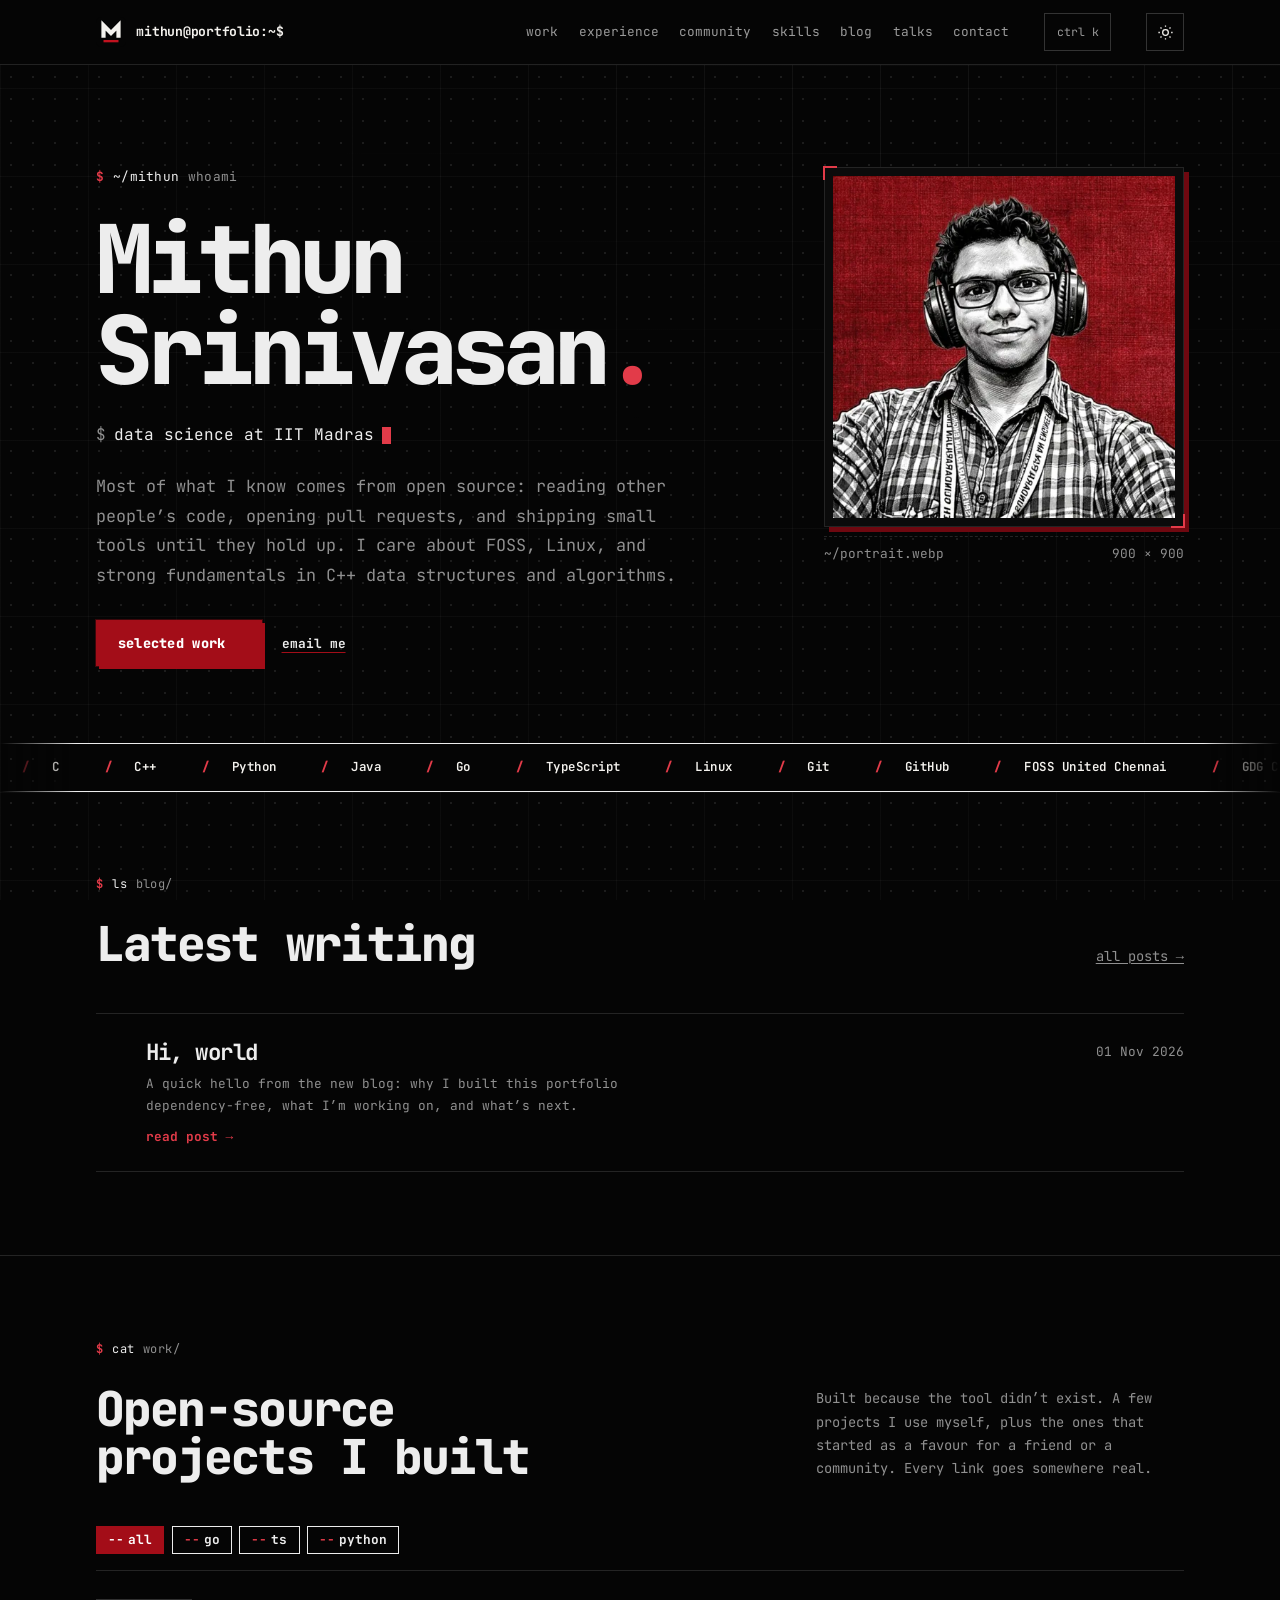
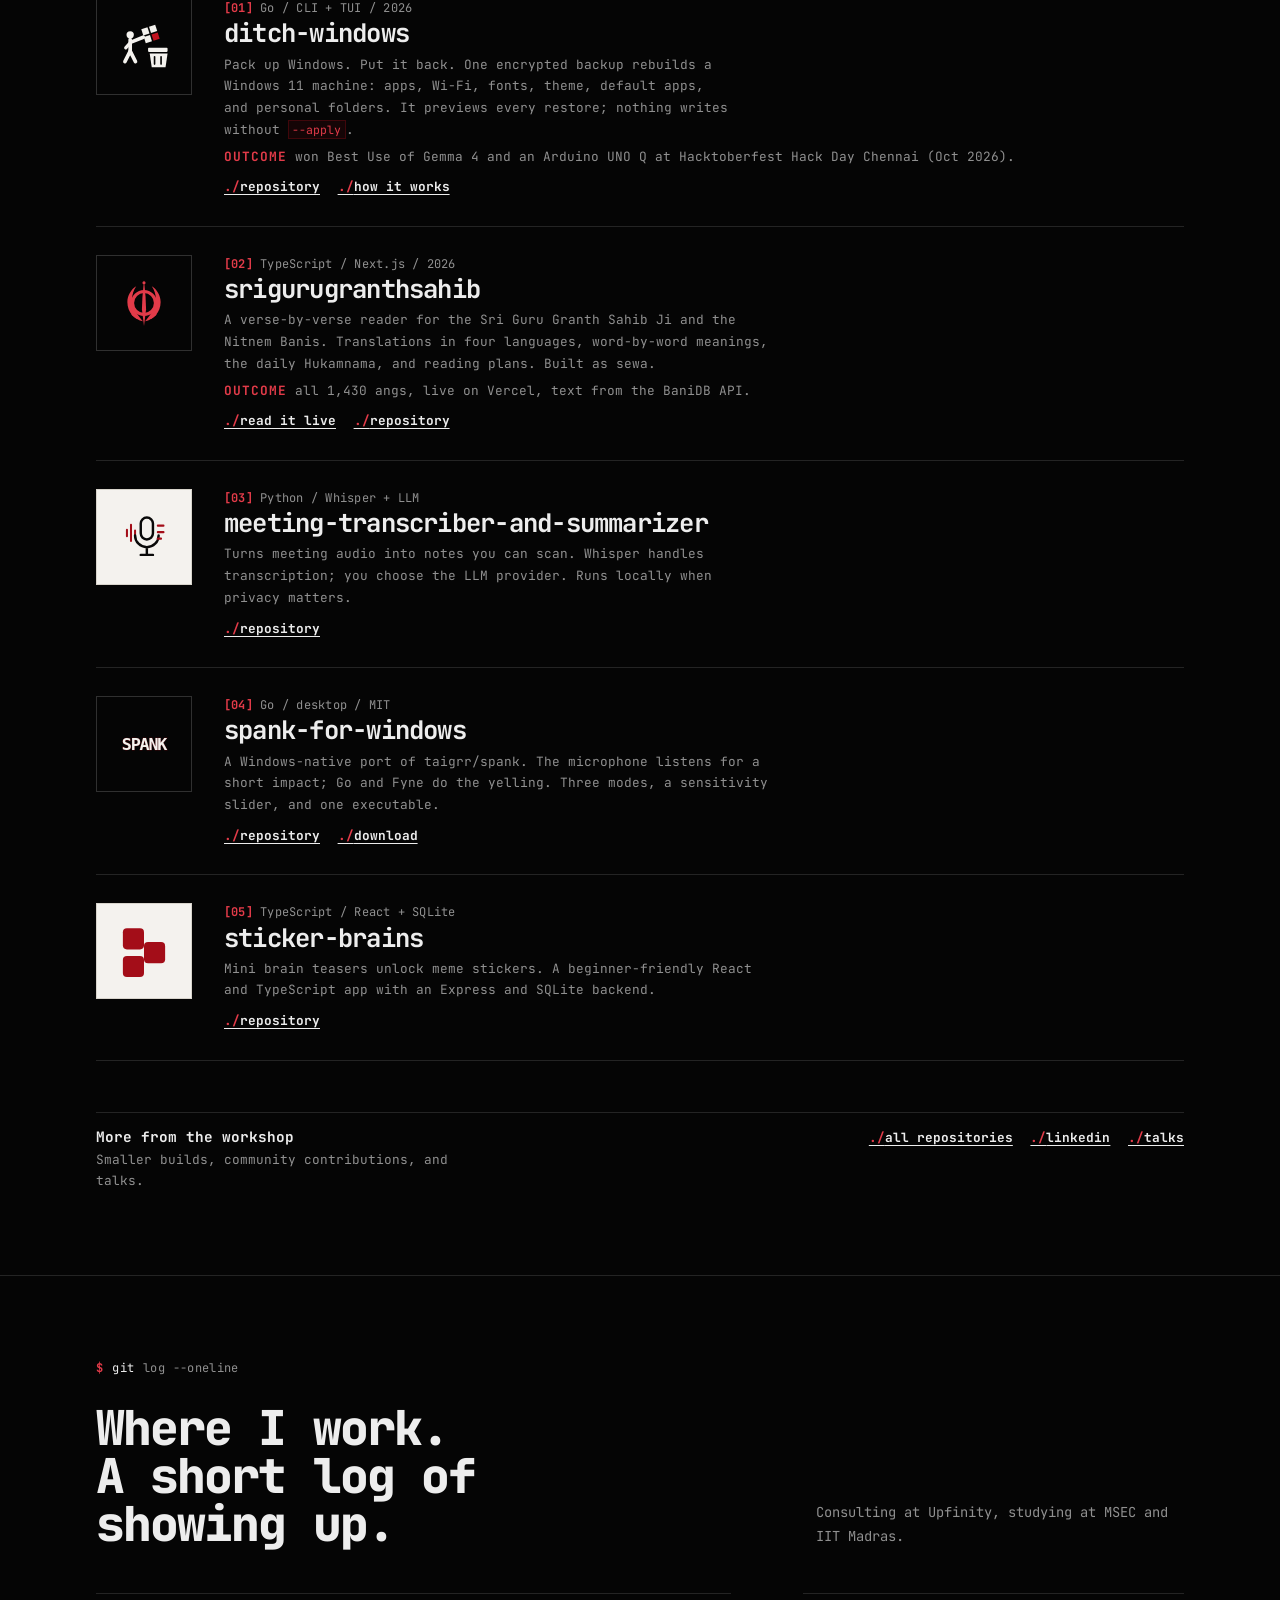
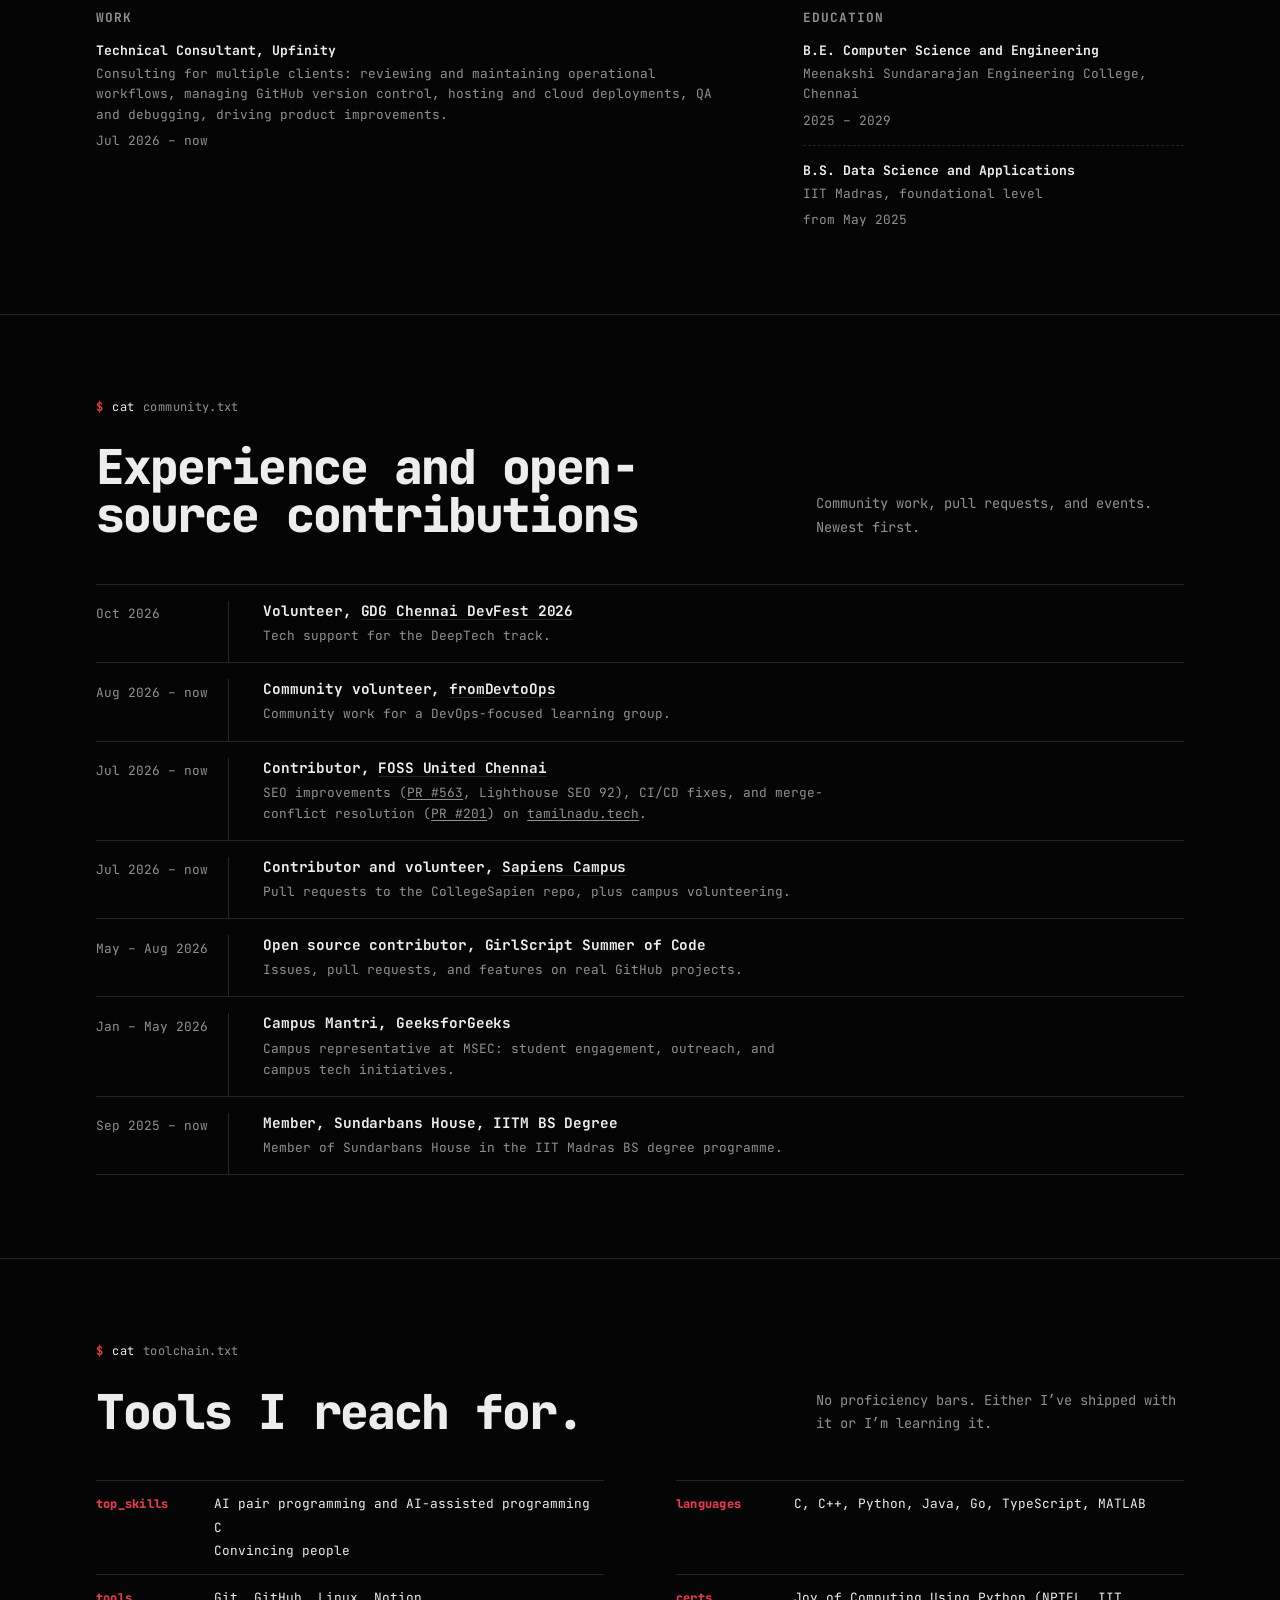
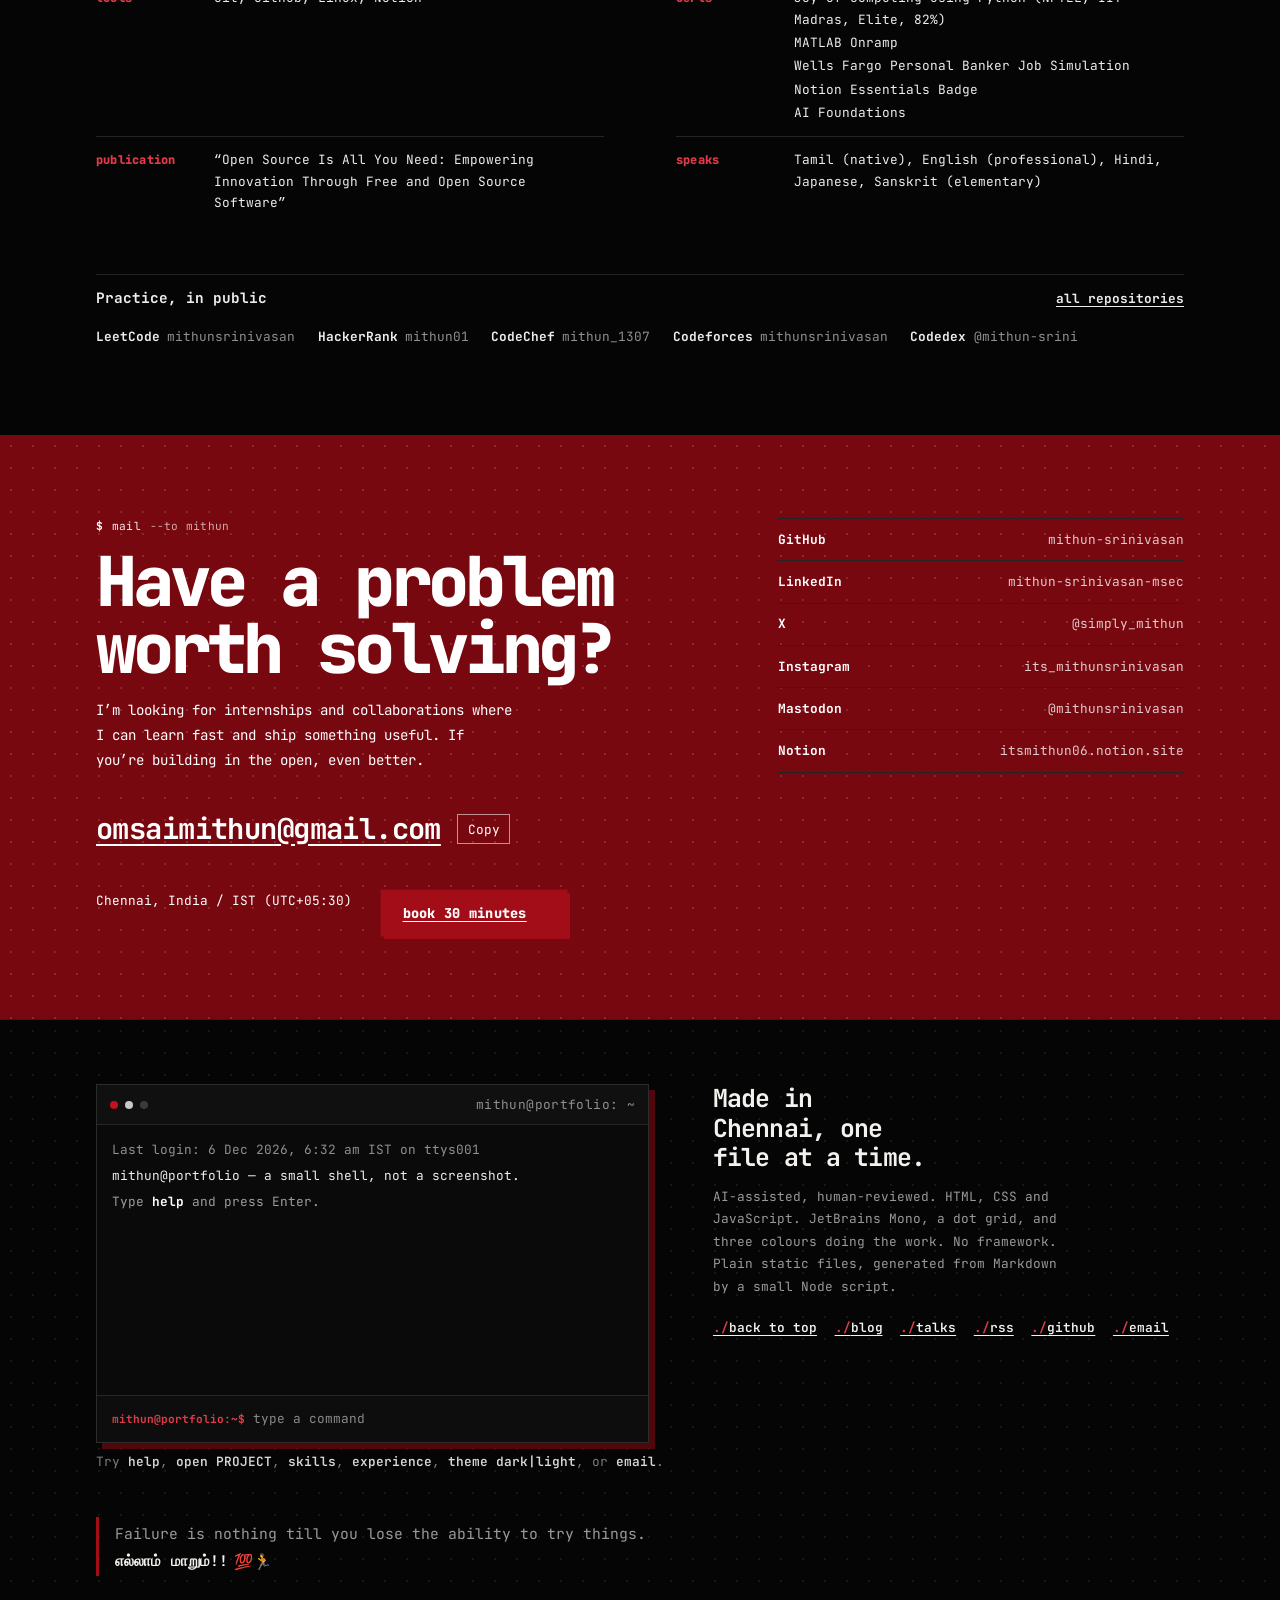
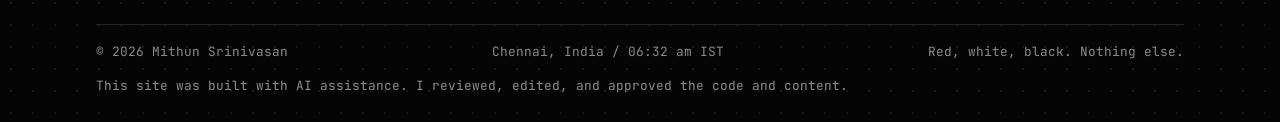
==== commit cd26e5a1: "chore: rebuild generated files" ====
--- a/index.html
+++ b/index.html
@@ -642,33 +642,21 @@
     if (!loader) return;
     var textEl = document.getElementById('loader-text');
     var words = ['Hi','Привет','こんにちは','नमस्ते','வணக்கம்','नमस्तः'];
-    var i = 0, j = 0, deleting = false;
+    var word = words[Math.floor(Math.random() * words.length)];
+    var j = 0;
     function type(){
-      var current = words[i];
-      textEl.textContent = current.substring(0, j);
-      if (!deleting && j < current.length){
+      textEl.textContent = word.substring(0, j);
+      if (j < word.length){
         j++;
         setTimeout(type, 90);
-      } else if (!deleting && j === current.length){
-        deleting = true;
-        setTimeout(type, 1100);
-      } else if (deleting && j > 0){
-        j--;
-        setTimeout(type, 45);
       } else {
-        deleting = false;
-        i = (i + 1) % words.length;
-        if (i === 0){
-          setTimeout(function(){
-            loader.classList.add('done');
-            setTimeout(function(){ loader.remove(); }, 700);
-          }, 600);
-          return;
-        }
-        setTimeout(type, 300);
+        setTimeout(function(){
+          loader.classList.add('done');
+          setTimeout(function(){ loader.remove(); }, 700);
+        }, 900);
       }
     }
-    setTimeout(type, 300);
+    setTimeout(type, 200);
   })();
 </script>
 
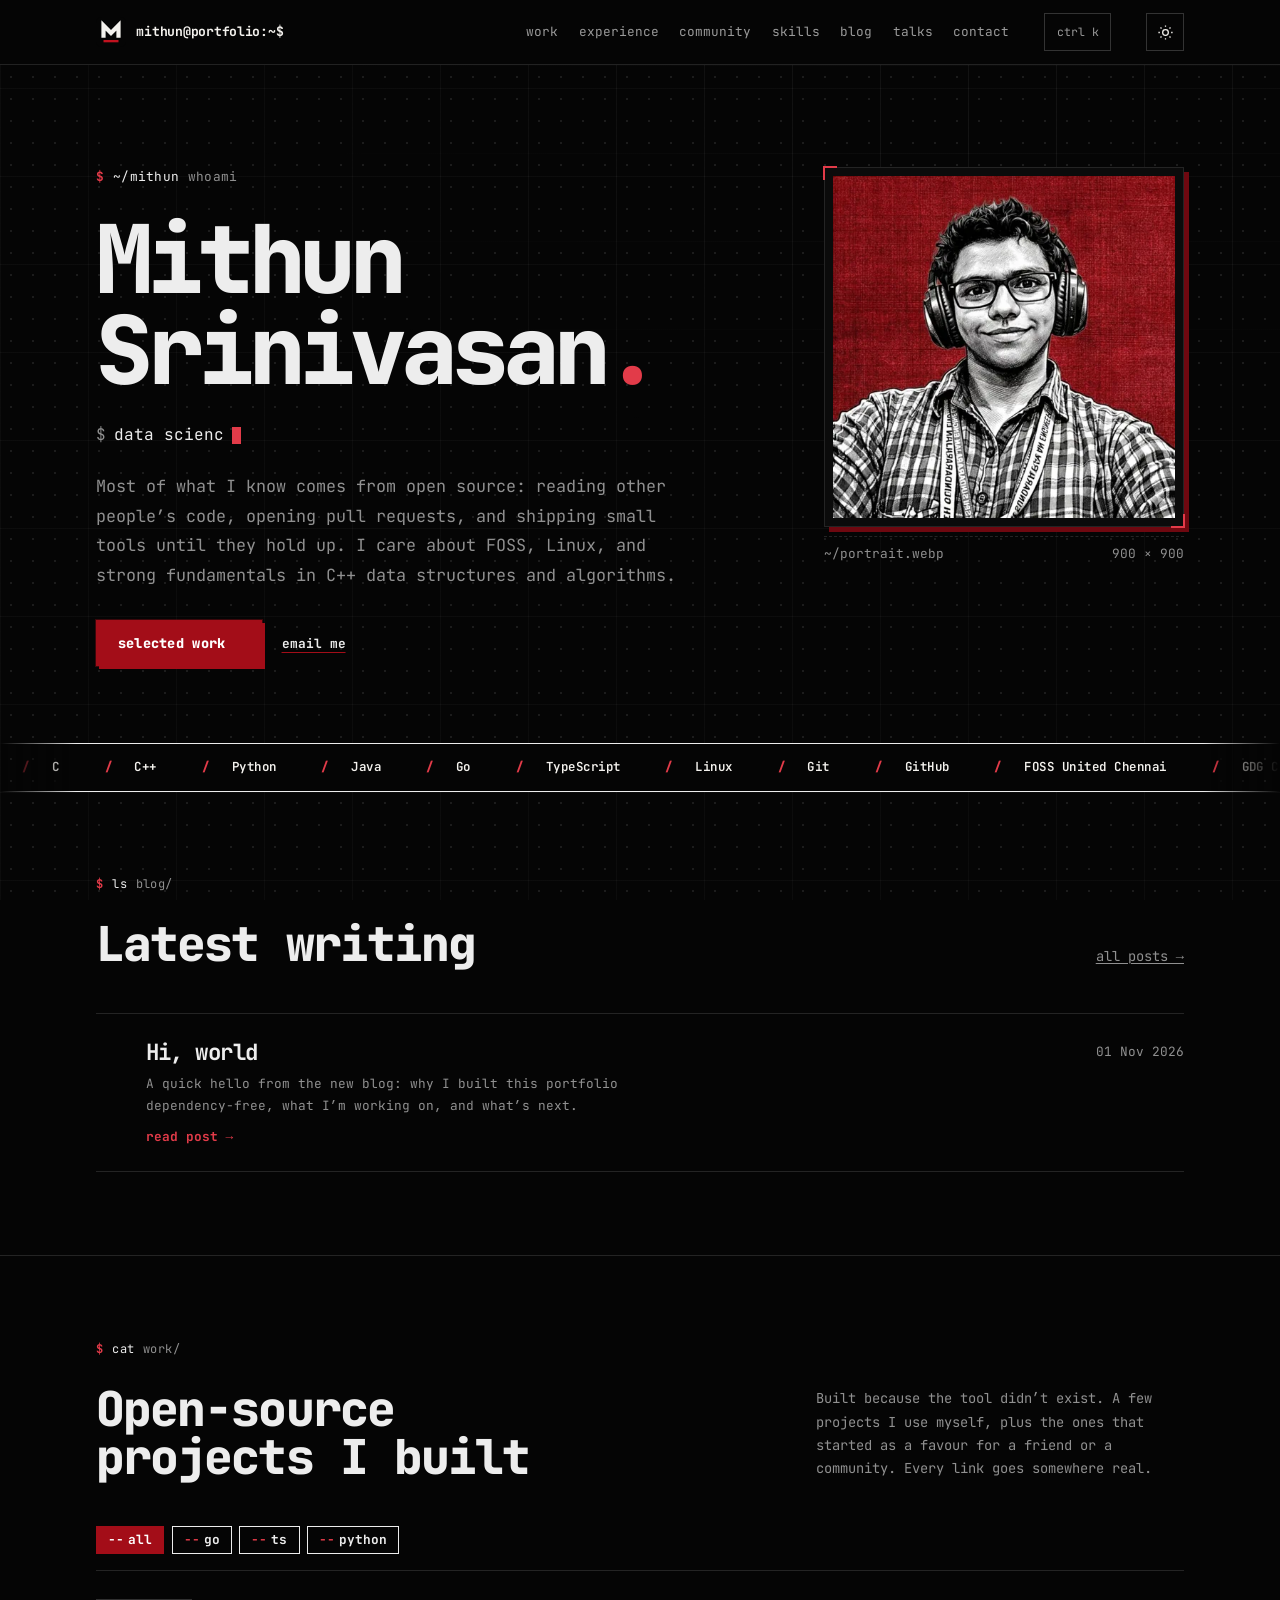
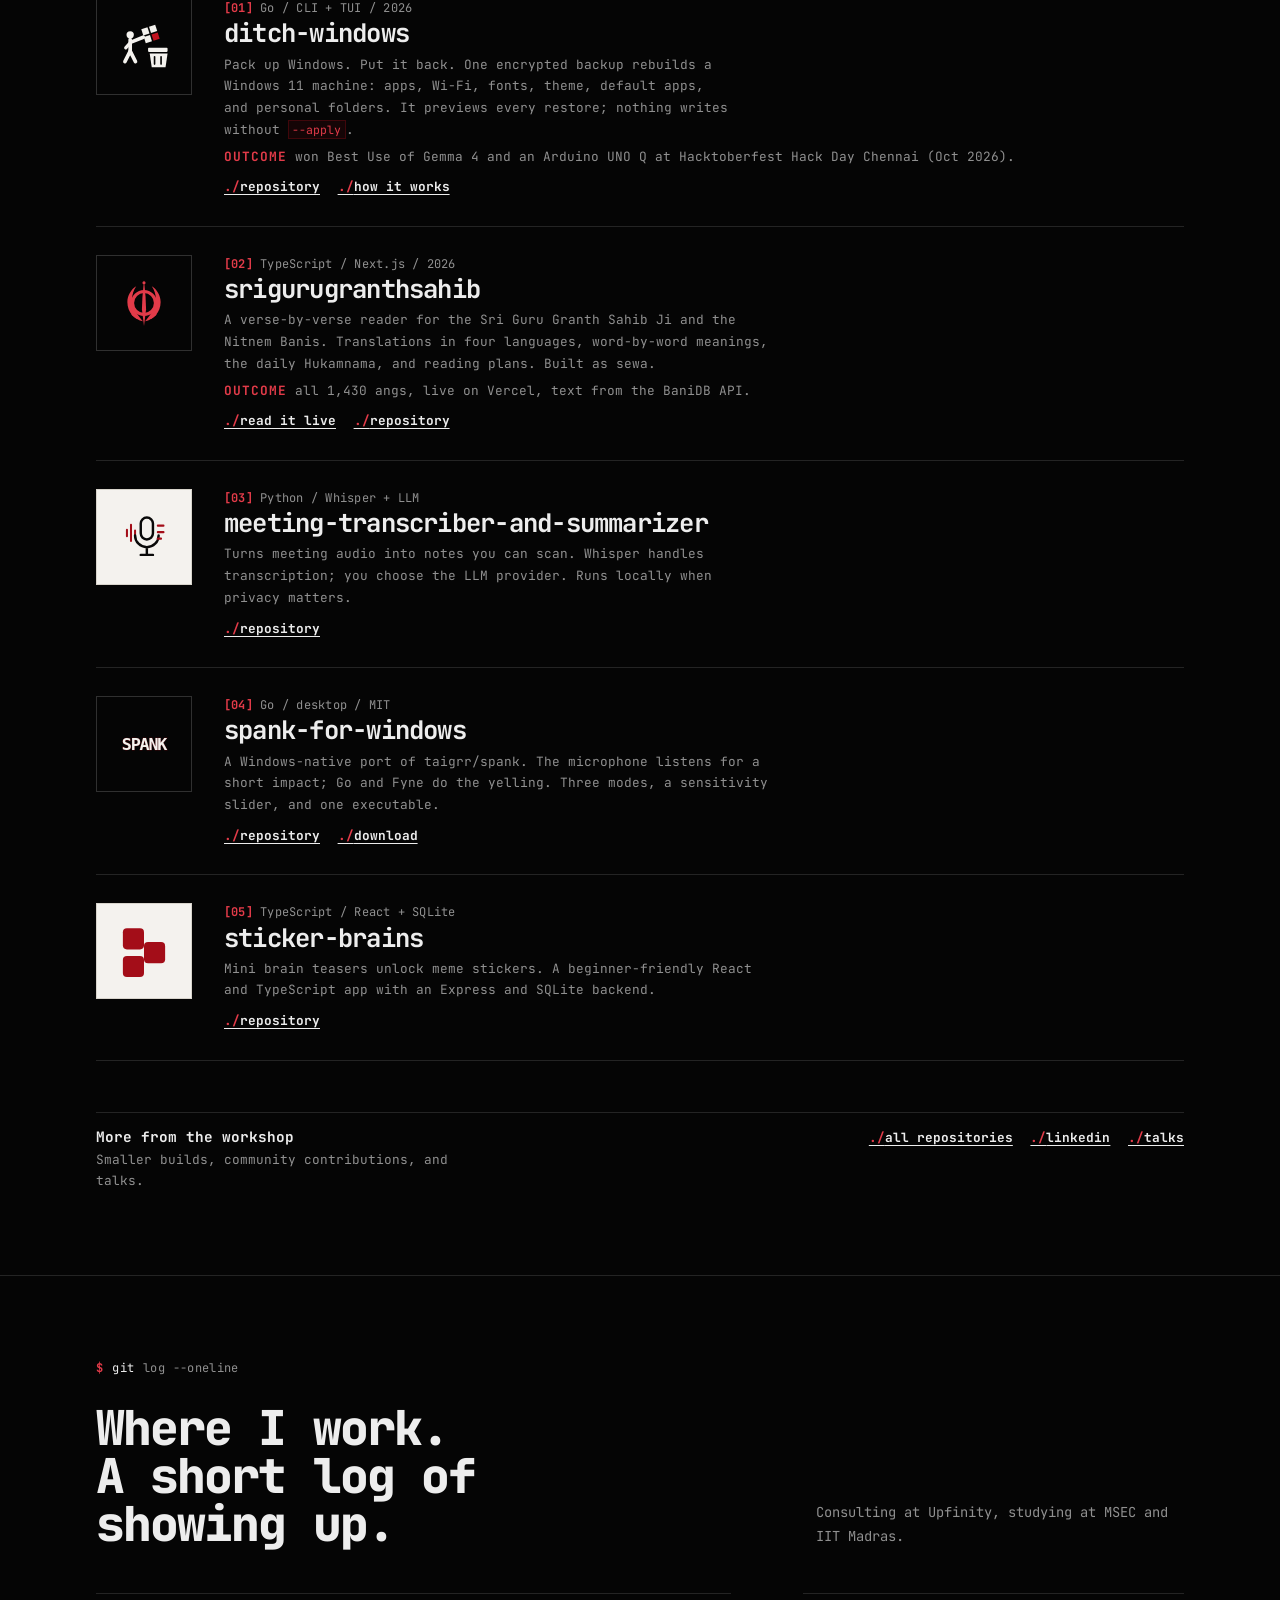
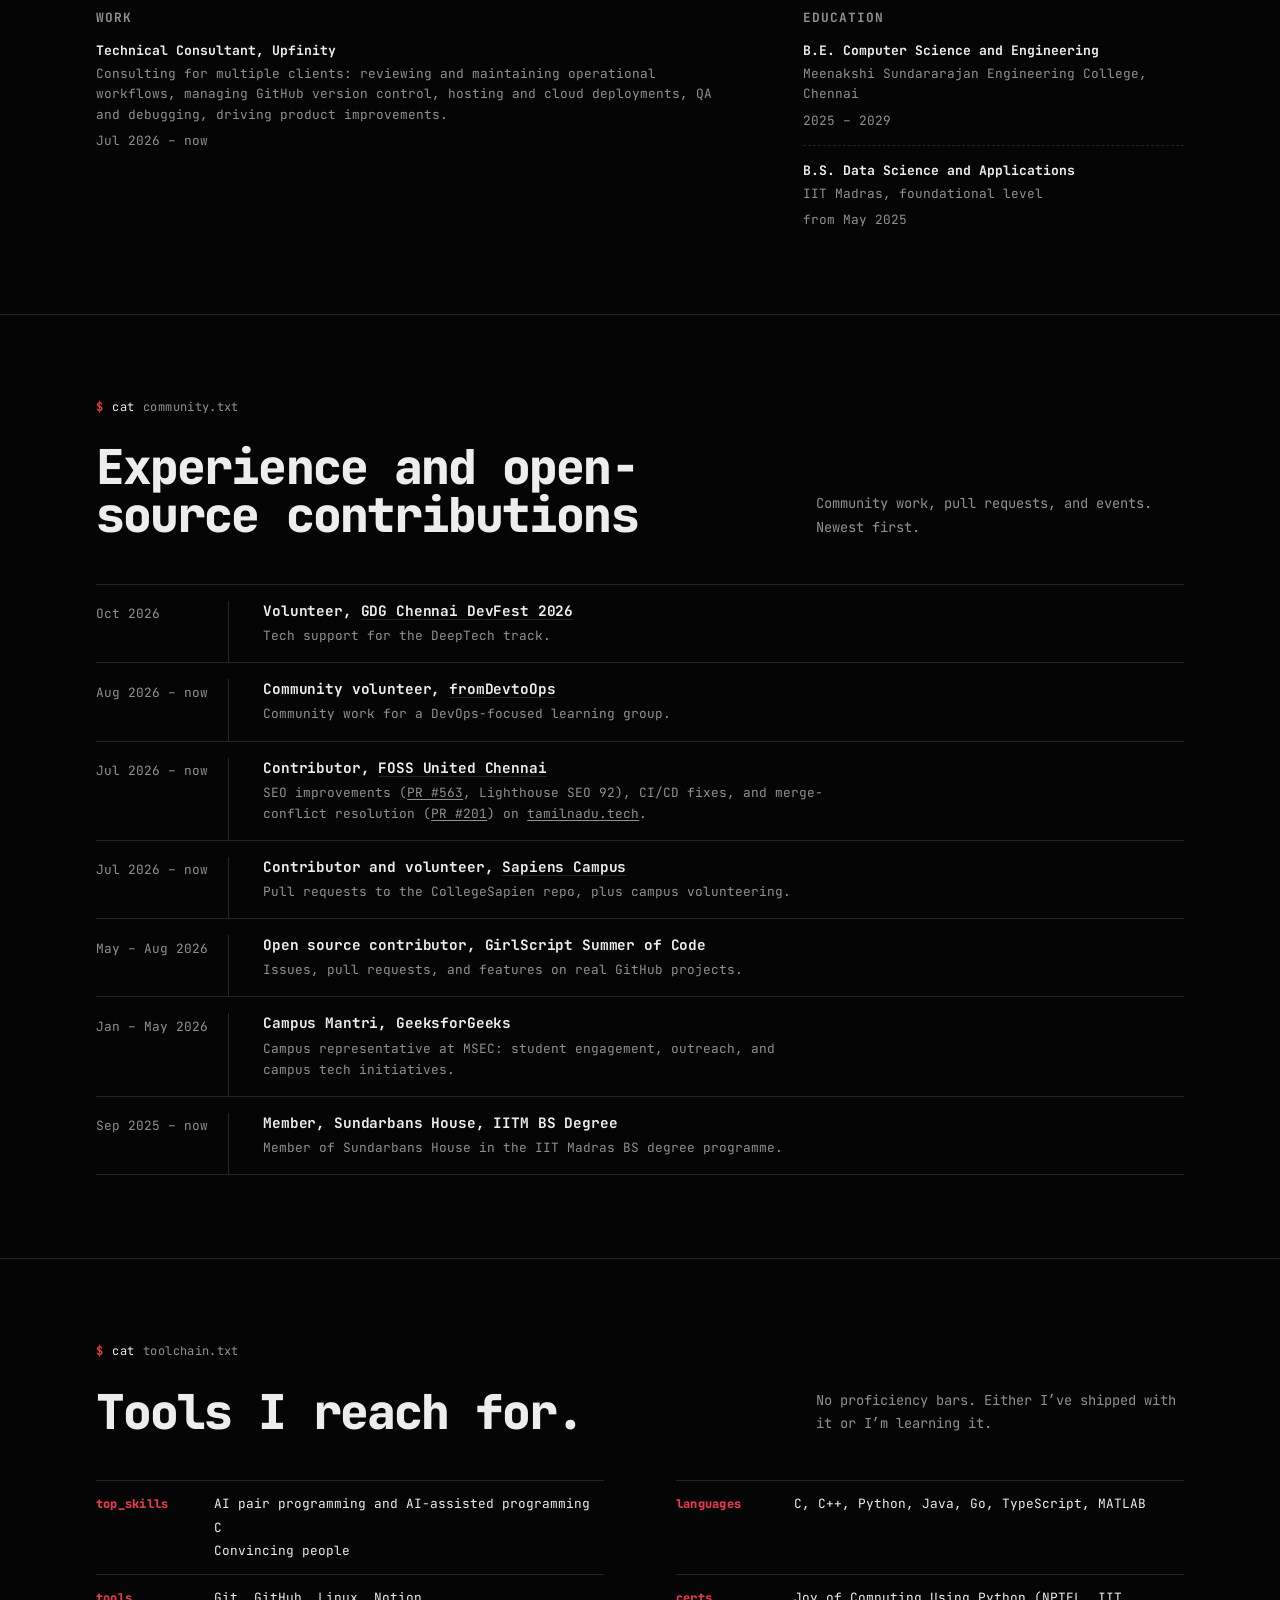
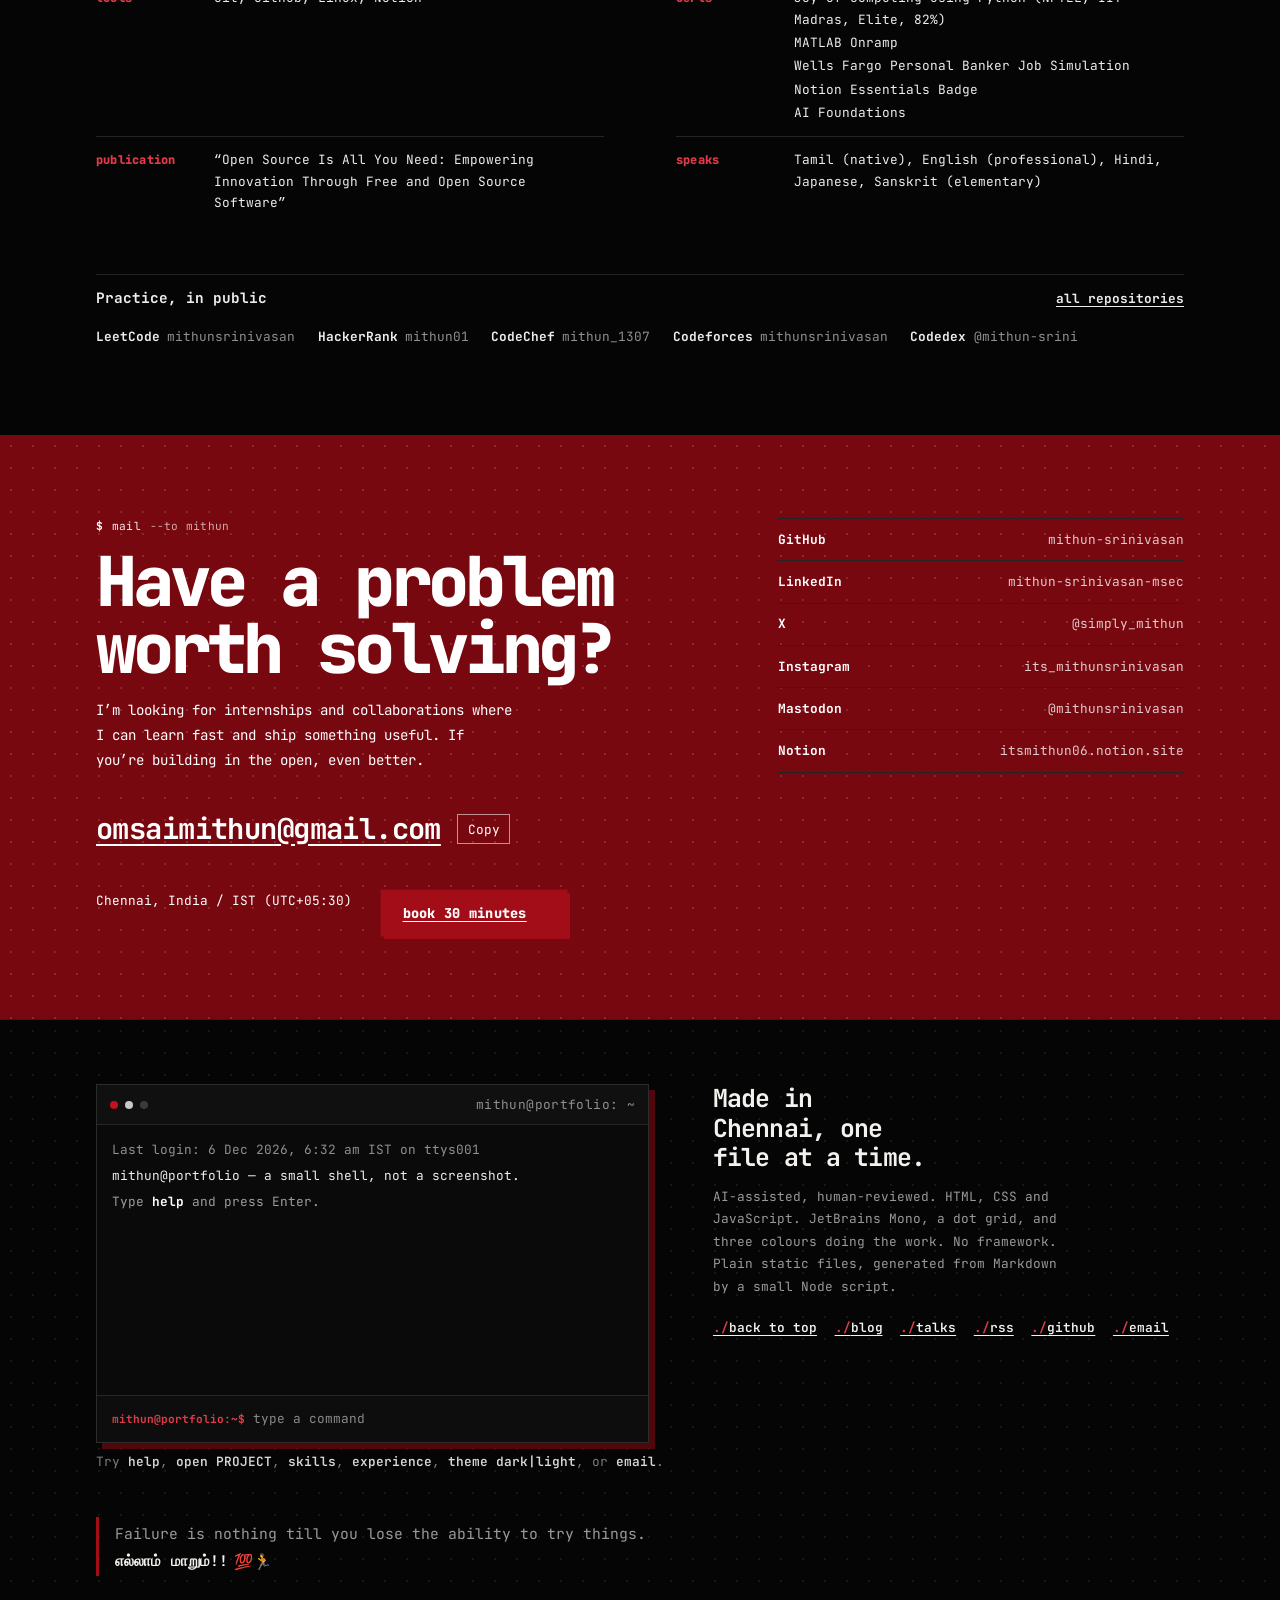
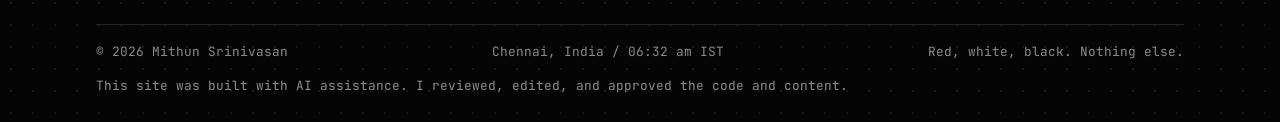
==== commit 924c2cf5: "chore: rebuild generated files" ====
--- a/index.html
+++ b/index.html
@@ -641,7 +641,7 @@
     var loader = document.getElementById('loader');
     if (!loader) return;
     var textEl = document.getElementById('loader-text');
-    var words = ['Hi','Привет','こんにちは','नमस्ते','வணக்கம்','नमस्तः'];
+    var words = ['Hi!','Привет!','こんにちは!','नमस्ते!','வணக்கம்!','नमस्तः!'];
     var word = words[Math.floor(Math.random() * words.length)];
     var j = 0;
     function type(){
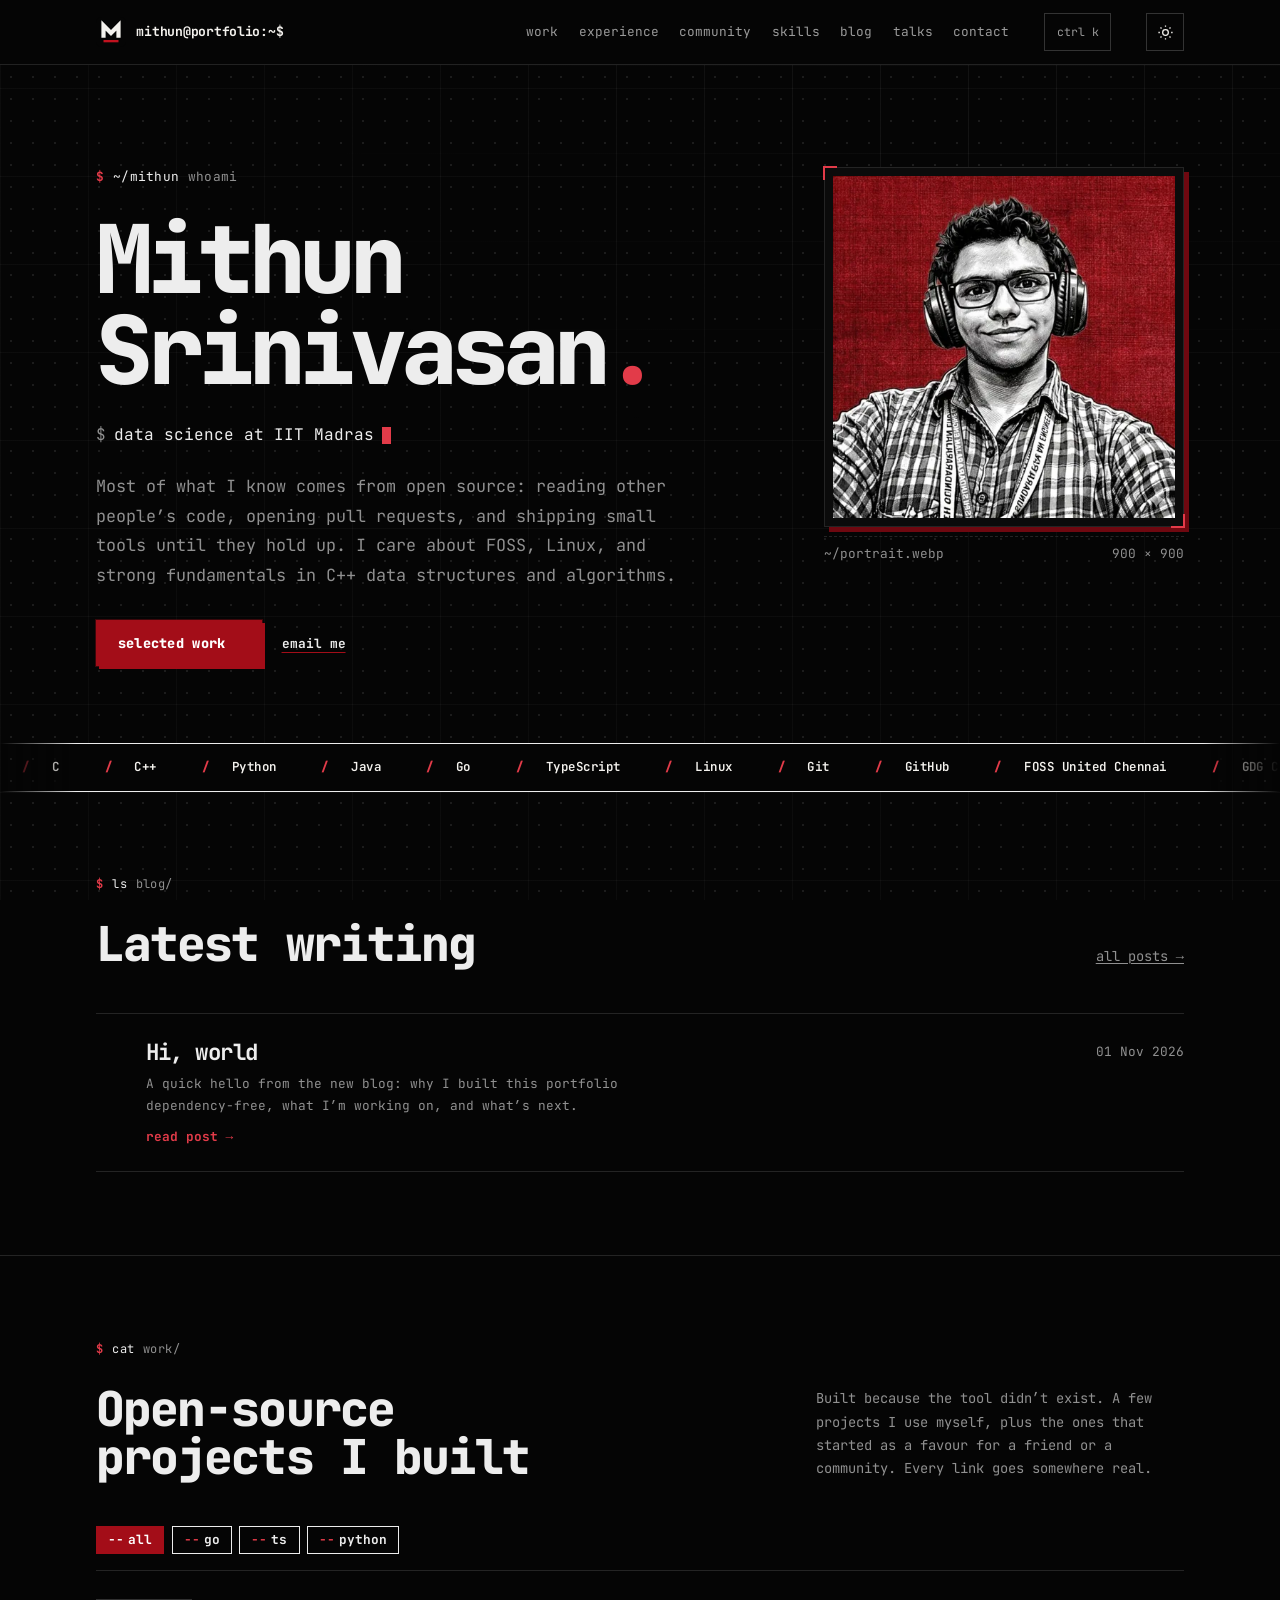
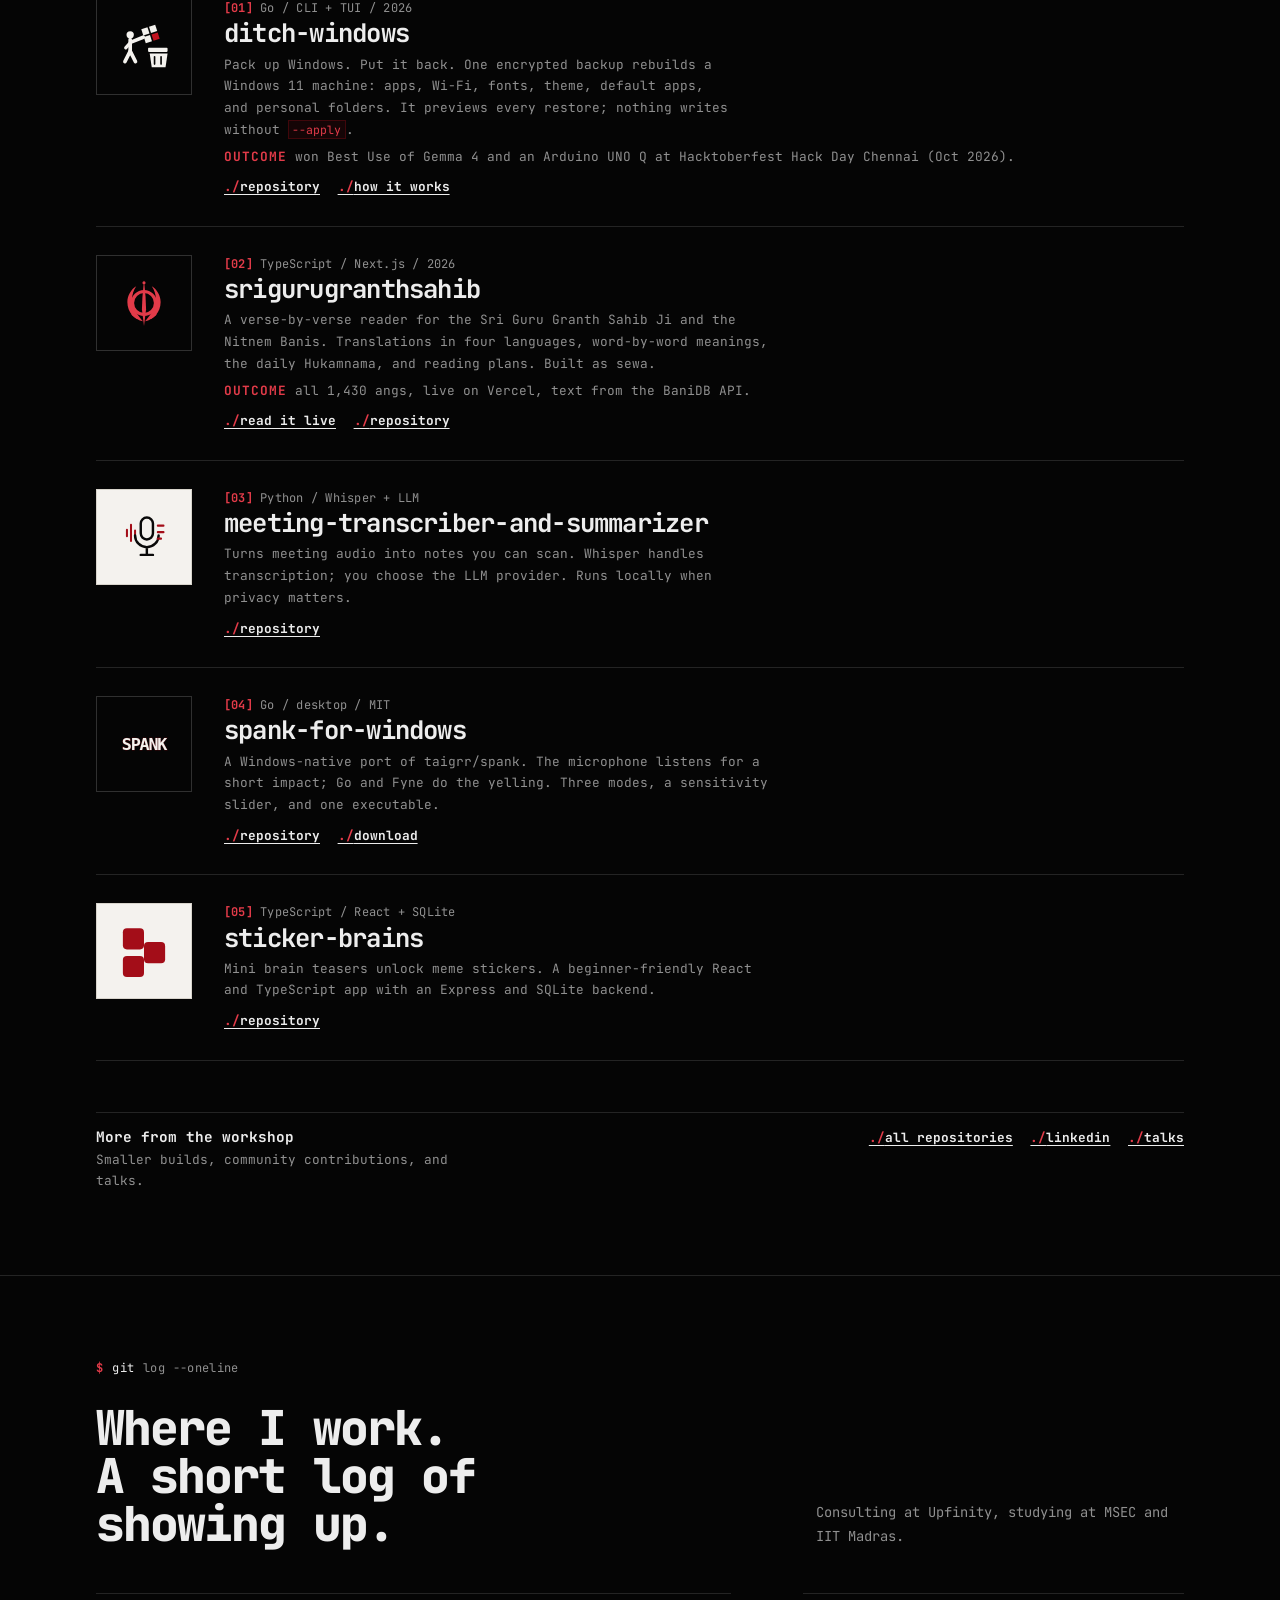
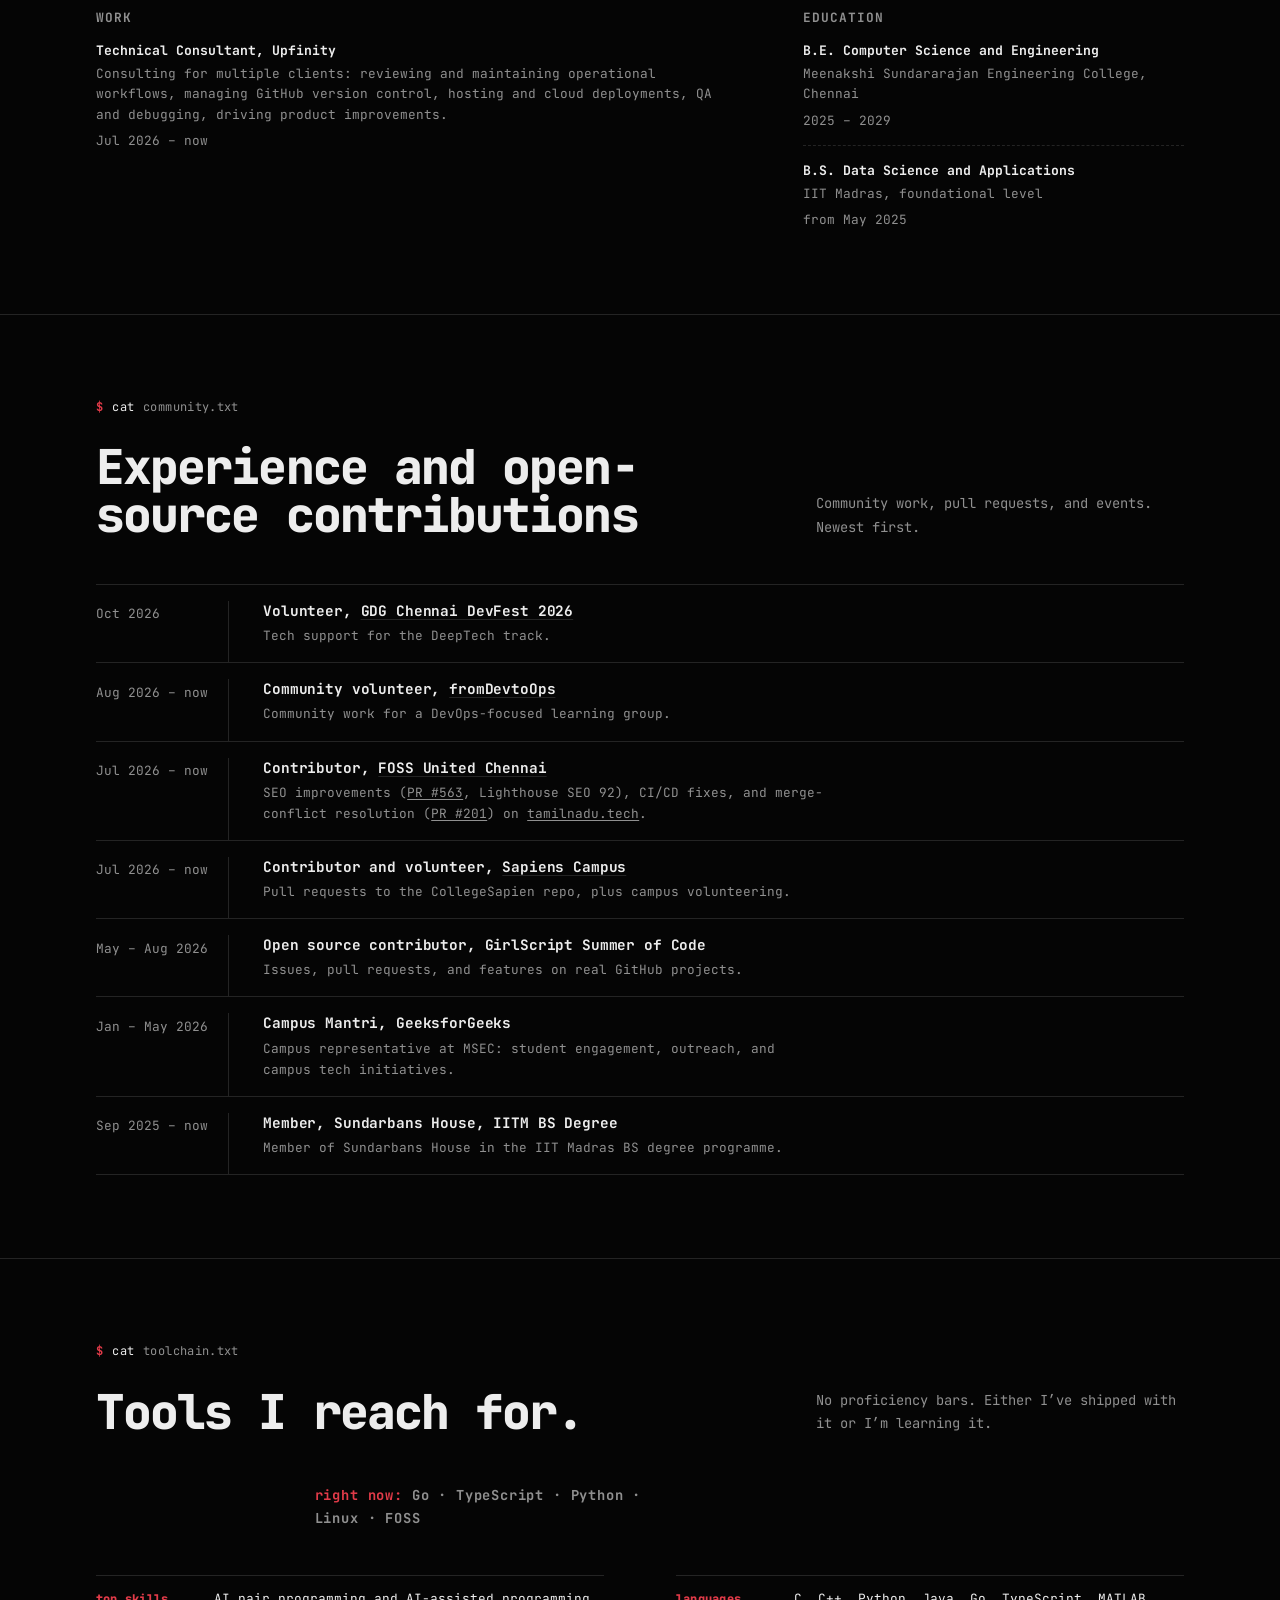
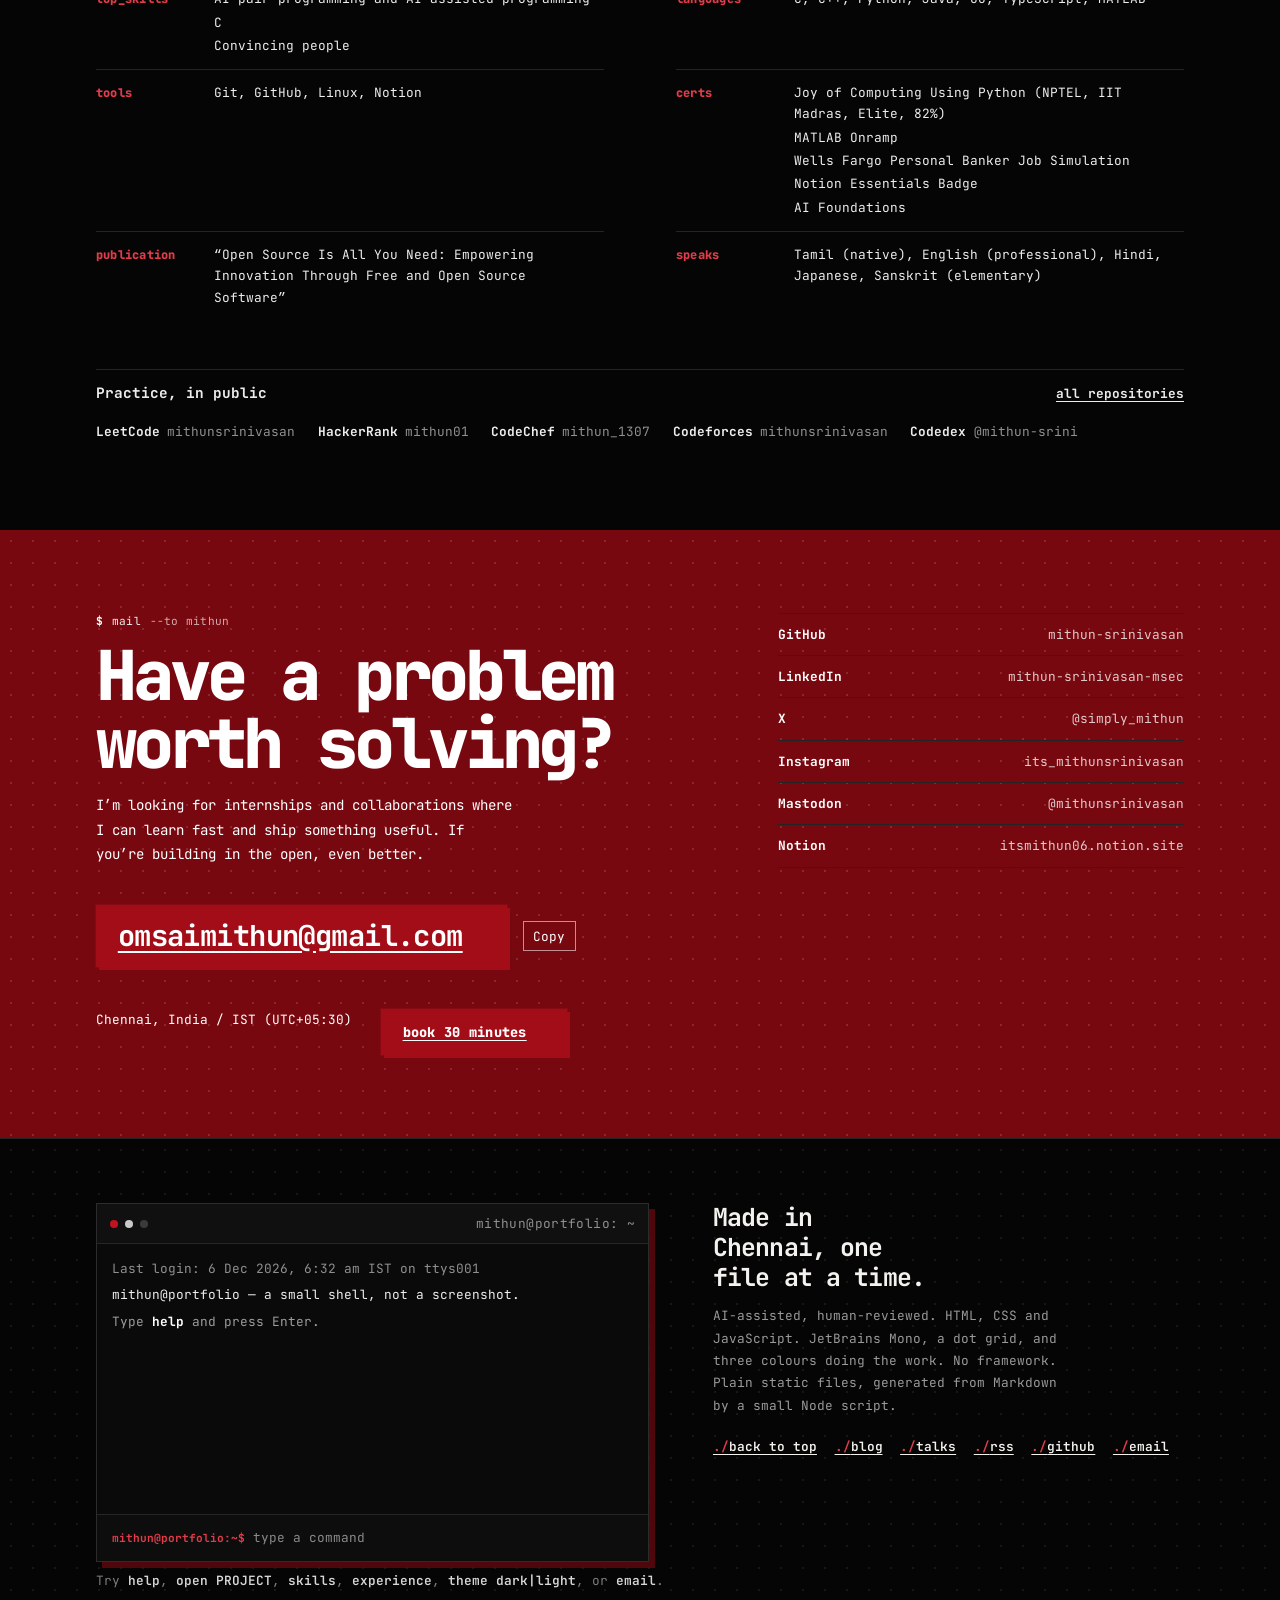
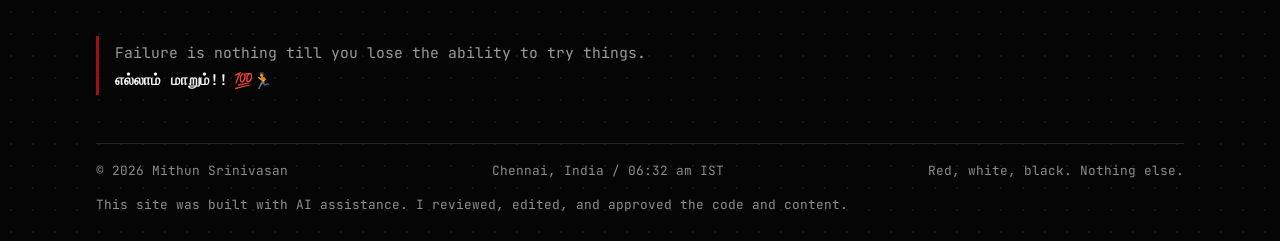
==== commit 19e06362: "chore: rebuild generated files" ====
--- a/index.html
+++ b/index.html
@@ -216,7 +216,7 @@
   ]
 }
 </script>
-<link rel="stylesheet" href="/assets/css/style.css?v=ff1fc388">
+<link rel="stylesheet" href="/assets/css/style.css?v=f0dd2976">
 </head>
 <body>
 <div id="loader" aria-hidden="true">
@@ -514,6 +514,7 @@
         <p class="cmd"><span class="path">cat</span> toolchain.txt</p>
         <h2 id="skills-title">Tools I reach for.</h2>
         <p>No proficiency bars. Either I’ve shipped with it or I’m learning it.</p>
+        <p class="stack-now"><strong class="stack-label">right now:</strong> Go · TypeScript · Python · Linux · FOSS</p>
       </div>
       <dl class="skills-grid">
         <div class="skill">
@@ -566,7 +567,7 @@
           <h2 id="contact-title">Have a problem worth solving?</h2>
           <p class="contact-lead">I’m looking for internships and collaborations where I can learn fast and ship something useful. If you’re building in the open, even better.</p>
           <div class="contact-email-row">
-            <a class="contact-email" href="mailto:omsaimithun@gmail.com">omsaimithun@gmail.com</a>
+            <a class="contact-email btn" href="mailto:omsaimithun@gmail.com">omsaimithun@gmail.com</a>
             <button class="copy-btn" id="copy-email" type="button" data-email="omsaimithun@gmail.com">Copy</button>
           </div>
           <p class="copy-status" id="copy-status" role="status" aria-live="polite"></p>
@@ -660,7 +661,7 @@
   })();
 </script>
 
-<script src="/assets/js/posts.js?v=ff1fc388" defer></script>
-<script src="/assets/js/script.js?v=ff1fc388" defer></script>
+<script src="/assets/js/posts.js?v=f0dd2976" defer></script>
+<script src="/assets/js/script.js?v=f0dd2976" defer></script>
 </body>
 </html>
--- a/assets/css/style.css
+++ b/assets/css/style.css
@@ -299,8 +299,8 @@
 .project-links{display:flex;flex-wrap:wrap;gap:.3rem 1.1rem;margin-top:.55rem;font-size:.8rem;font-weight:700}
 .project-links a{text-decoration:underline;text-underline-offset:3px}
 .project-links a::before{content:"./";color:var(--red-text)}
-.project-shot{margin:.9rem 0 0;border:1px solid var(--line);background:var(--panel);overflow:hidden}
-.project-shot img{display:block;width:100%;height:auto}
+.project-shot{margin:.9rem 0 0;border:1px solid var(--line);background:var(--panel);overflow:hidden;aspect-ratio:16/9}
+.project-shot img{display:block;width:100%;height:100%;object-fit:cover}
 .workshop{margin-top:clamp(2rem,4.5vw,3.2rem);padding-top:.9rem;border-top:1px solid var(--line)}
 .workshop-head{display:flex;align-items:flex-start;justify-content:space-between;gap:1rem;flex-wrap:wrap}
 .workshop-head h3{font-size:.9rem;line-height:1.4;font-weight:700}
@@ -333,6 +333,9 @@
 
 .project-outcome{margin-top:.4rem;font-size:.8rem;line-height:1.6;color:var(--muted)}
 .outcome-label{color:var(--red-text);font-weight:700;text-transform:uppercase;letter-spacing:.08em}
+.stack-now{margin-top:1rem;font-size:.8rem;letter-spacing:.06em;color:var(--muted);font-weight:700}
+.stack-label{color:var(--red-text)}
+.term-out a{color:var(--red-text);text-decoration:underline;text-underline-offset:3px;font-weight:700}
 
 /* ---------- skills ---------- */
 .skills-grid{display:grid;grid-template-columns:1fr 1fr;gap:0 clamp(2rem,6vw,4.5rem)}
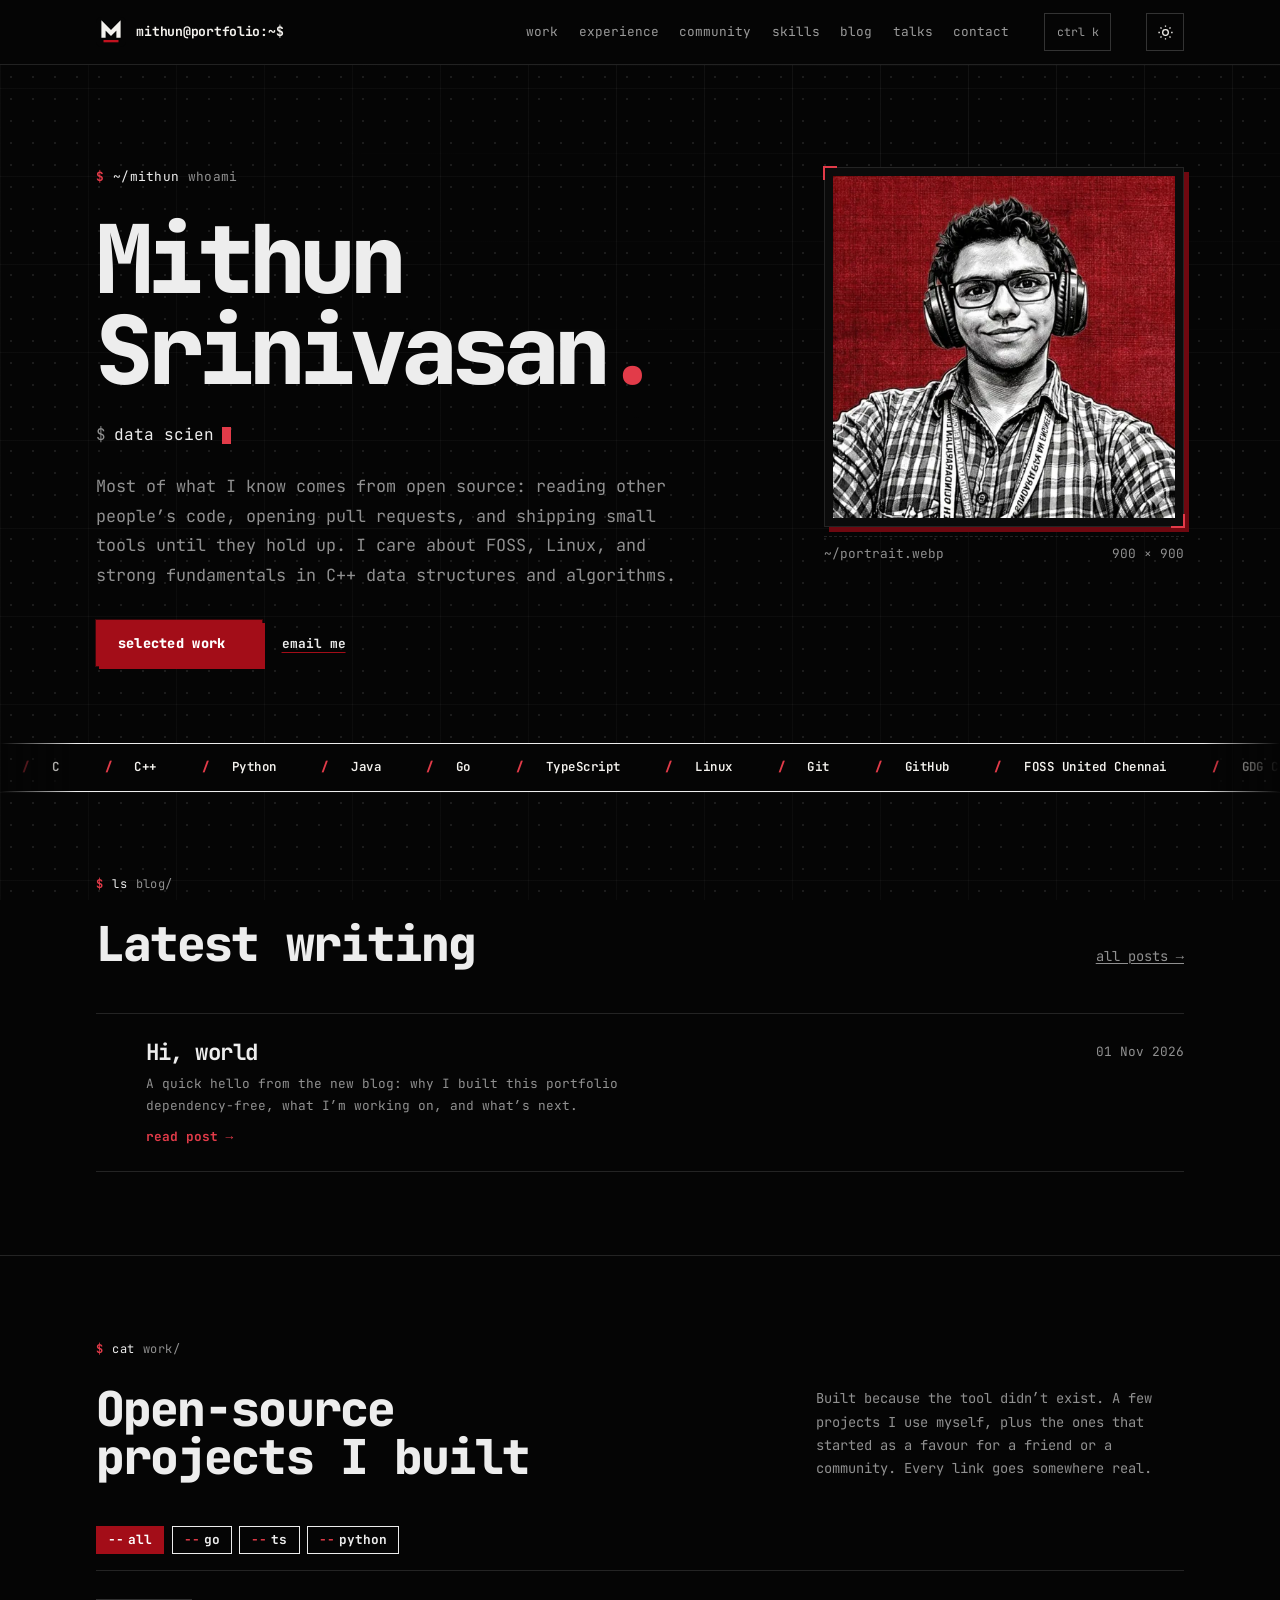
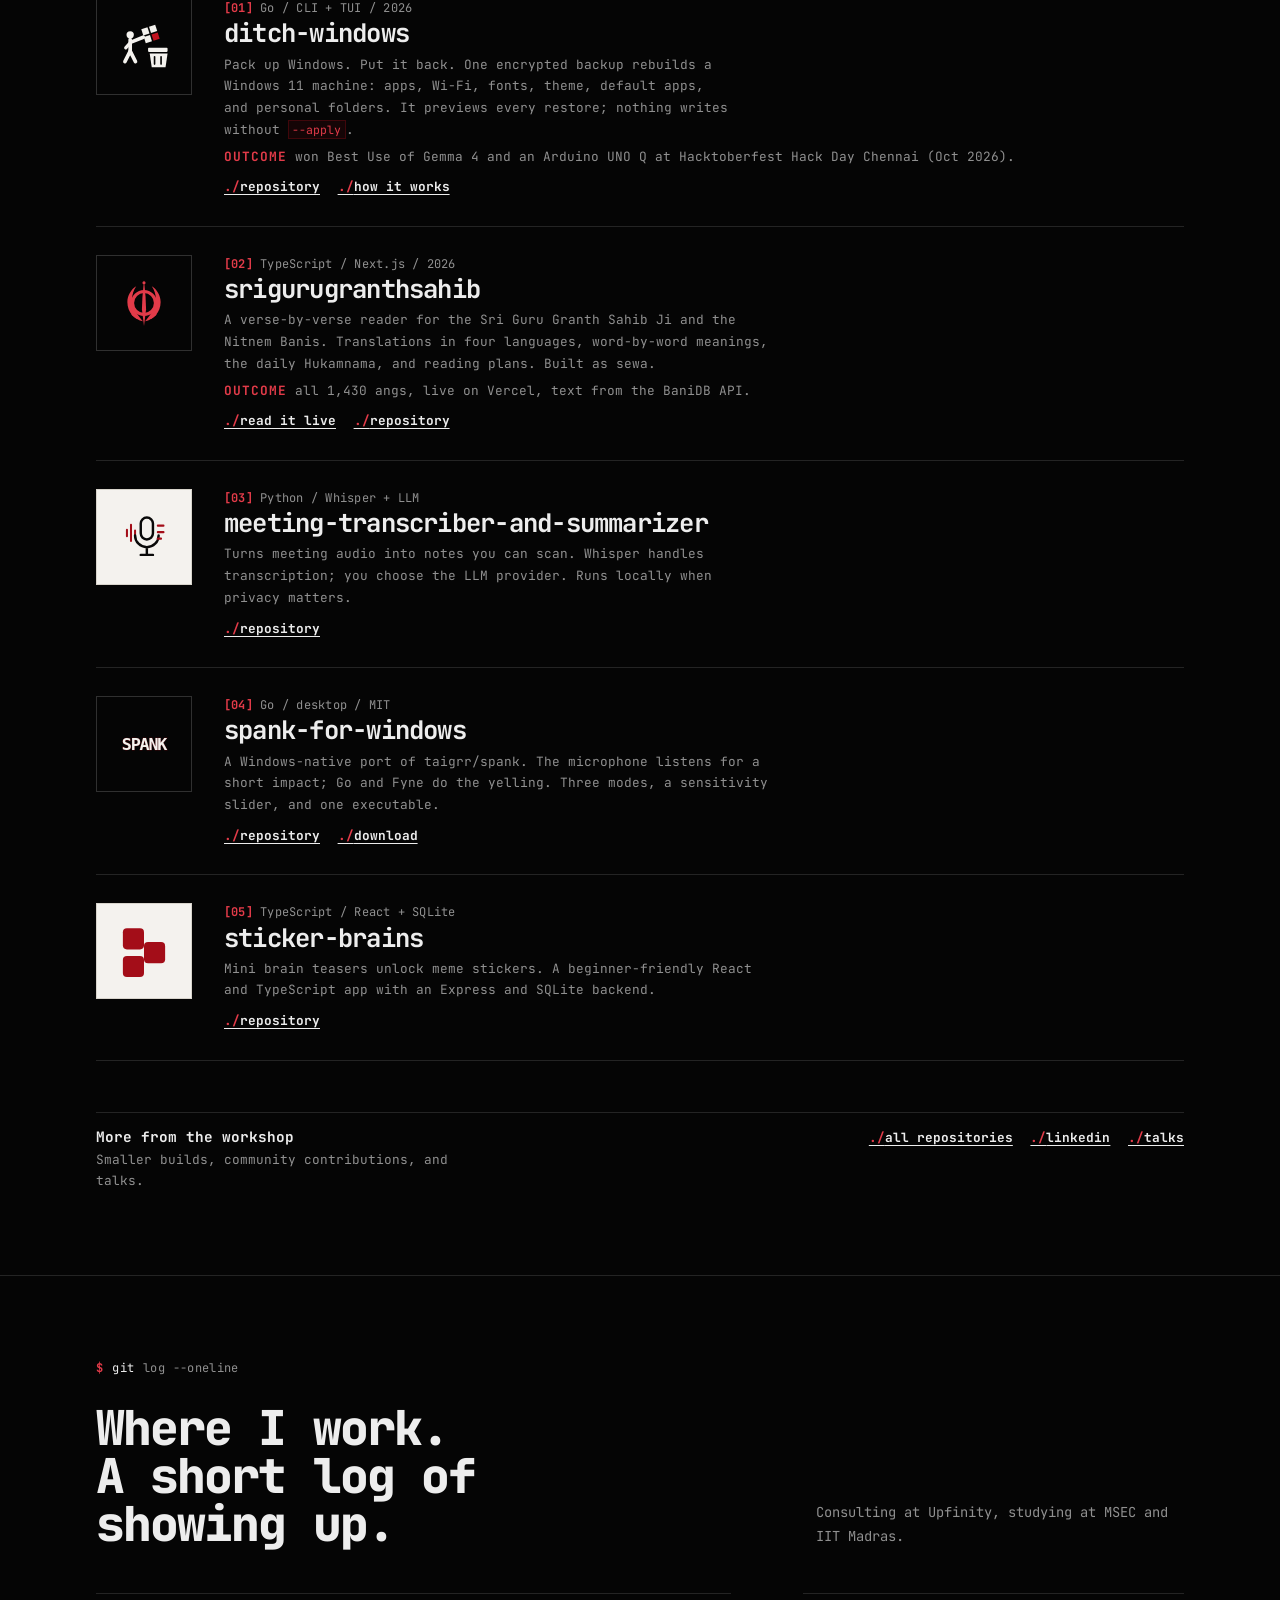
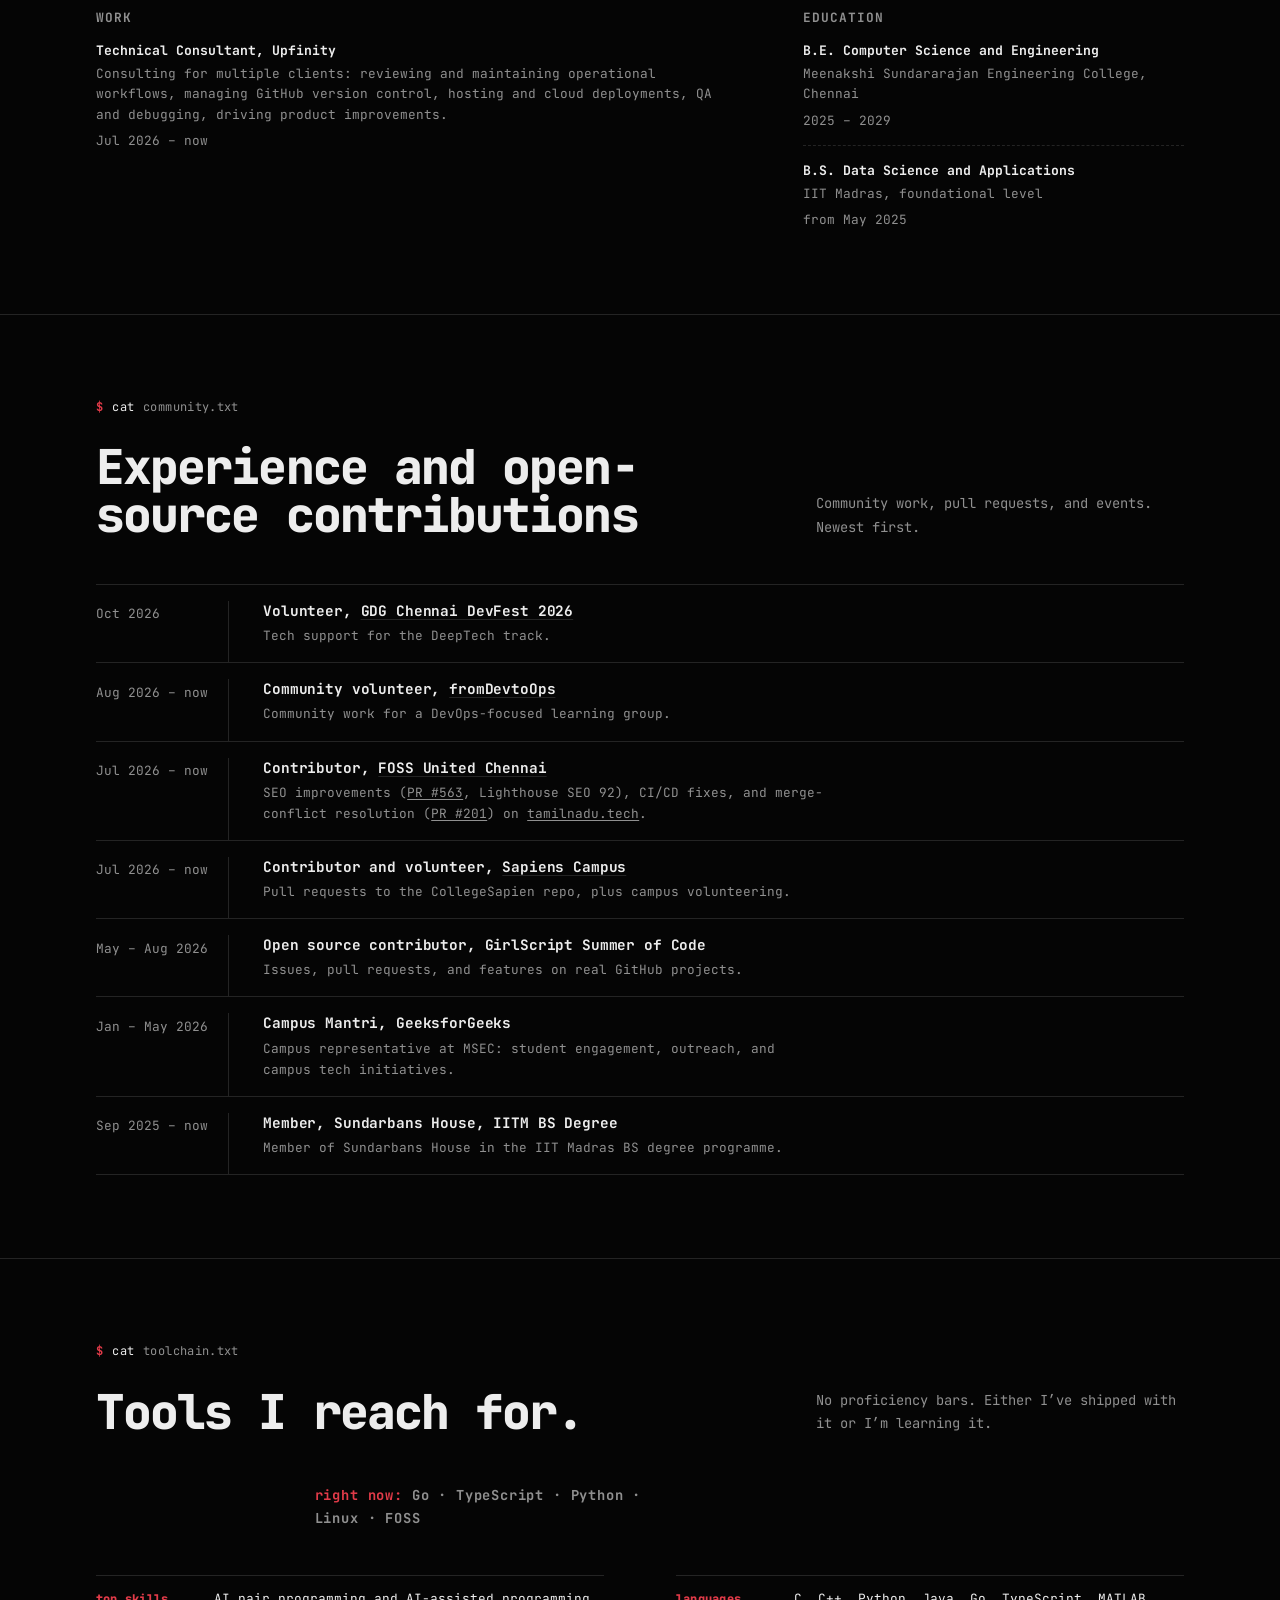
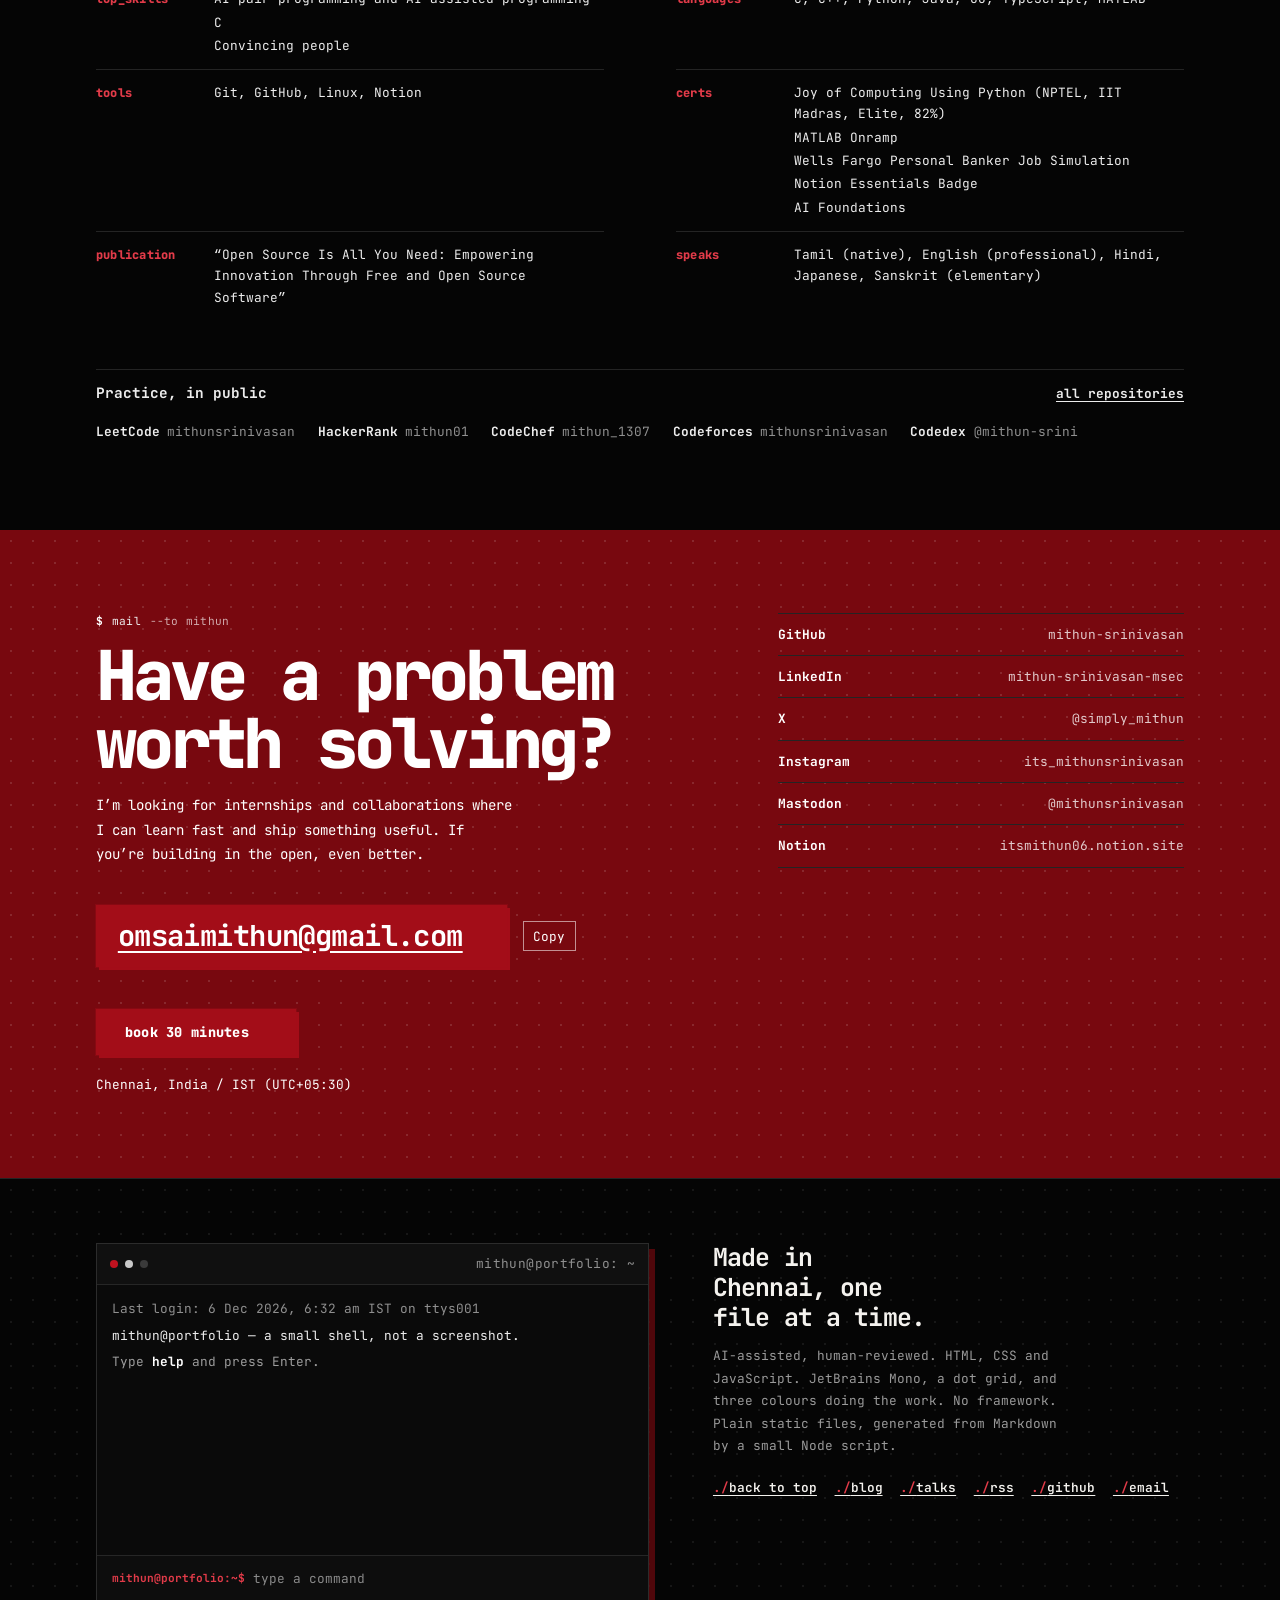
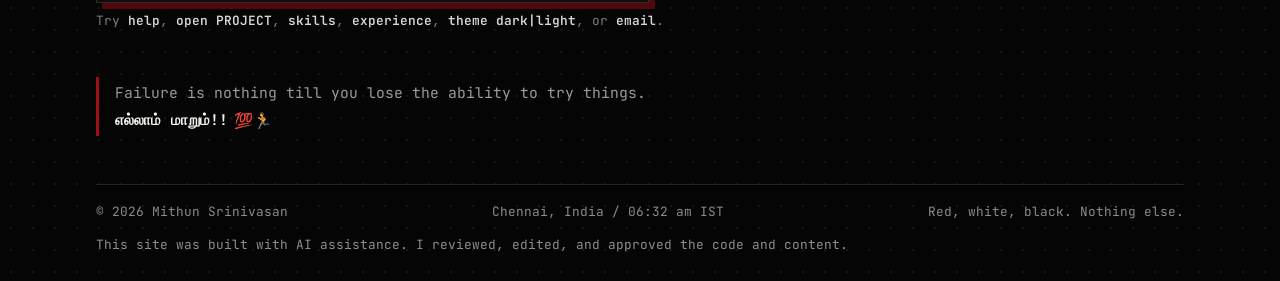
==== commit a8a87d22: "chore: rebuild generated files" ====
--- a/index.html
+++ b/index.html
@@ -216,7 +216,7 @@
   ]
 }
 </script>
-<link rel="stylesheet" href="/assets/css/style.css?v=f0dd2976">
+<link rel="stylesheet" href="/assets/css/style.css?v=dc1ae389">
 </head>
 <body>
 <div id="loader" aria-hidden="true">
@@ -571,9 +571,9 @@
             <button class="copy-btn" id="copy-email" type="button" data-email="omsaimithun@gmail.com">Copy</button>
           </div>
           <p class="copy-status" id="copy-status" role="status" aria-live="polite"></p>
+          <a class="btn btn-cal" href="https://cal.com/mithun-srinivasan/30min" rel="noopener">book 30 minutes</a>
           <div class="contact-meta">
             <p>Chennai, India / IST (UTC+05:30)</p>
-            <p><a class="btn btn-cal" href="https://cal.com/mithun-srinivasan/30min" rel="noopener">book 30 minutes</a></p>
           </div>
         </div>
         <nav class="socials" aria-label="Elsewhere">
@@ -661,7 +661,7 @@
   })();
 </script>
 
-<script src="/assets/js/posts.js?v=f0dd2976" defer></script>
-<script src="/assets/js/script.js?v=f0dd2976" defer></script>
+<script src="/assets/js/posts.js?v=dc1ae389" defer></script>
+<script src="/assets/js/script.js?v=dc1ae389" defer></script>
 </body>
 </html>
--- a/assets/css/style.css
+++ b/assets/css/style.css
@@ -200,7 +200,7 @@
 .btn:hover{background-color:var(--ink);border-color:var(--ink);color:var(--paper);transform:translate(-3px,-3px);box-shadow:0 0 0 1px color-mix(in srgb,var(--red) 35%,transparent),6px 6px 0 var(--red)}
 .btn:active{transform:translate(0,0);box-shadow:0 0 0 1px color-mix(in srgb,var(--red) 35%,transparent),2px 2px 0 var(--red)}
 .btn:focus-visible{outline:2px solid var(--red);outline-offset:2px}
-.btn-cal{width:100%;max-width:260px;position:relative;overflow:hidden}
+.btn-cal{min-width:200px;position:relative;overflow:hidden}
 .btn-cal::after{content:"↗";font-size:.9em;opacity:0;transform:translateX(-4px);transition:opacity .15s,transform .15s}
 .btn-cal:hover::after{opacity:1;transform:translateX(2px)}
 .btn-cal:active{transform:translate(0,0);box-shadow:none}
@@ -372,6 +372,7 @@
 .copy-btn{padding:.4rem .6rem;border:1px solid rgba(255,255,255,.55);background:transparent;color:#fff;font-size:.8rem;line-height:1.2;transition:background-color .15s,color .15s,border-color .15s}
 .copy-btn:hover,.copy-btn:focus-visible{background:#fff;color:var(--blood);border-color:#fff}
 .copy-status{display:block;min-height:1.2em;margin-top:.45rem;font-size:.8rem;line-height:1.5}
+.contact .btn-cal{margin-top:1.2rem}
 .contact-meta{display:flex;flex-wrap:wrap;gap:.3rem 1.8rem;margin-top:1.2rem;font-size:.8rem;line-height:1.65}
 .contact-meta a{text-decoration:underline;text-underline-offset:3px}
 .socials{display:grid;border-top:1px solid var(--line)}
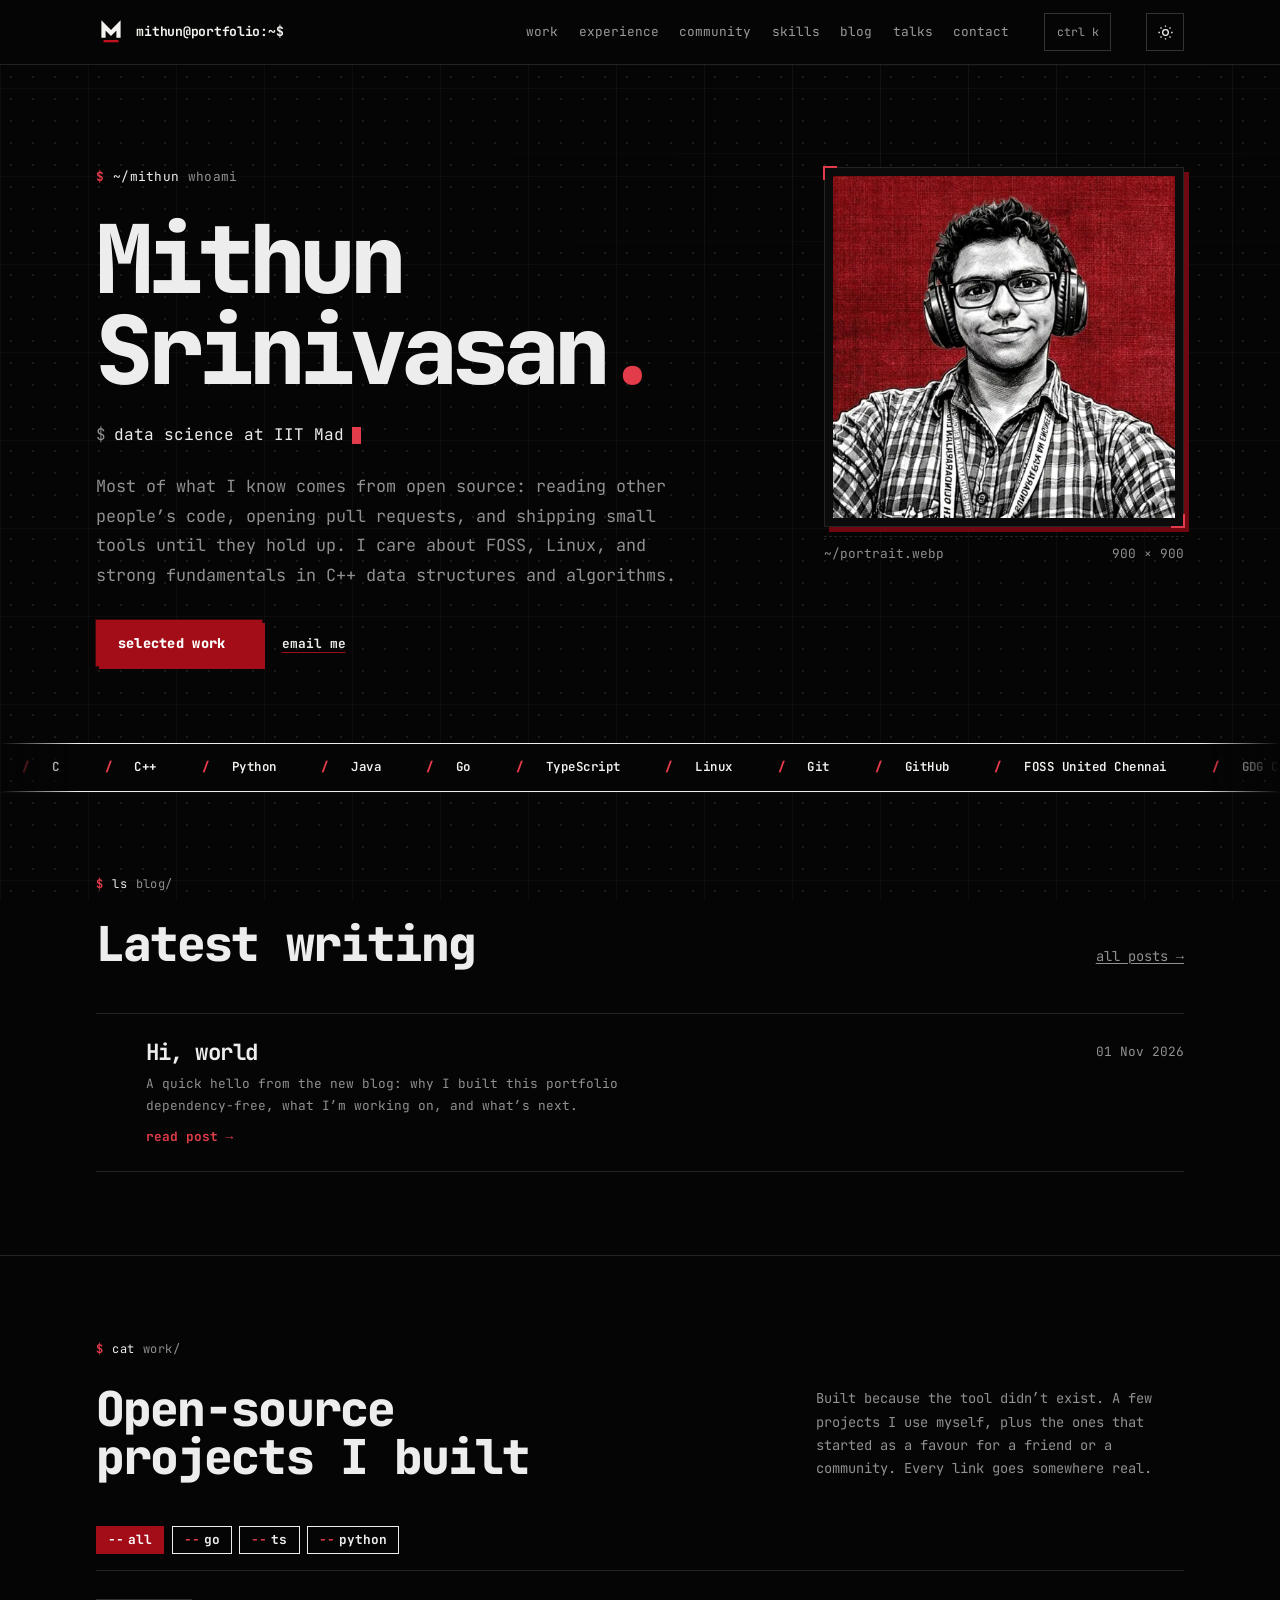
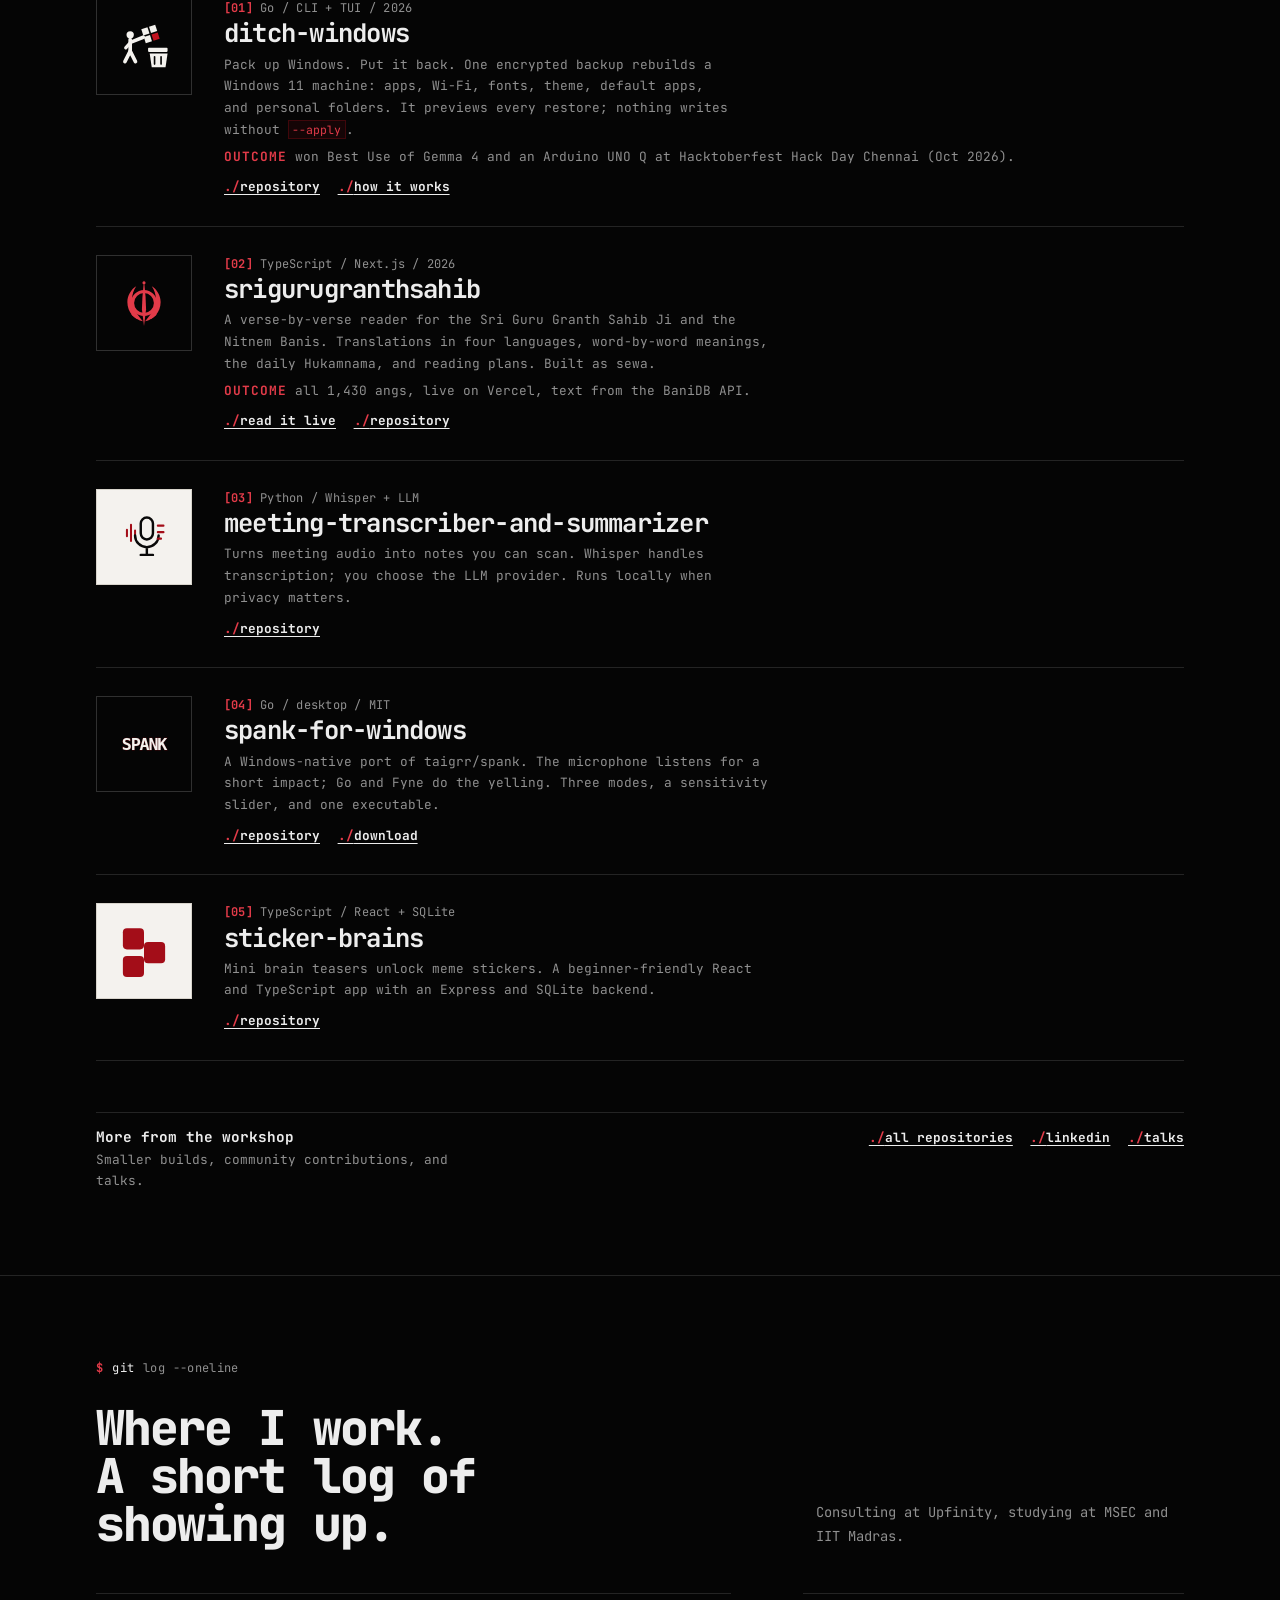
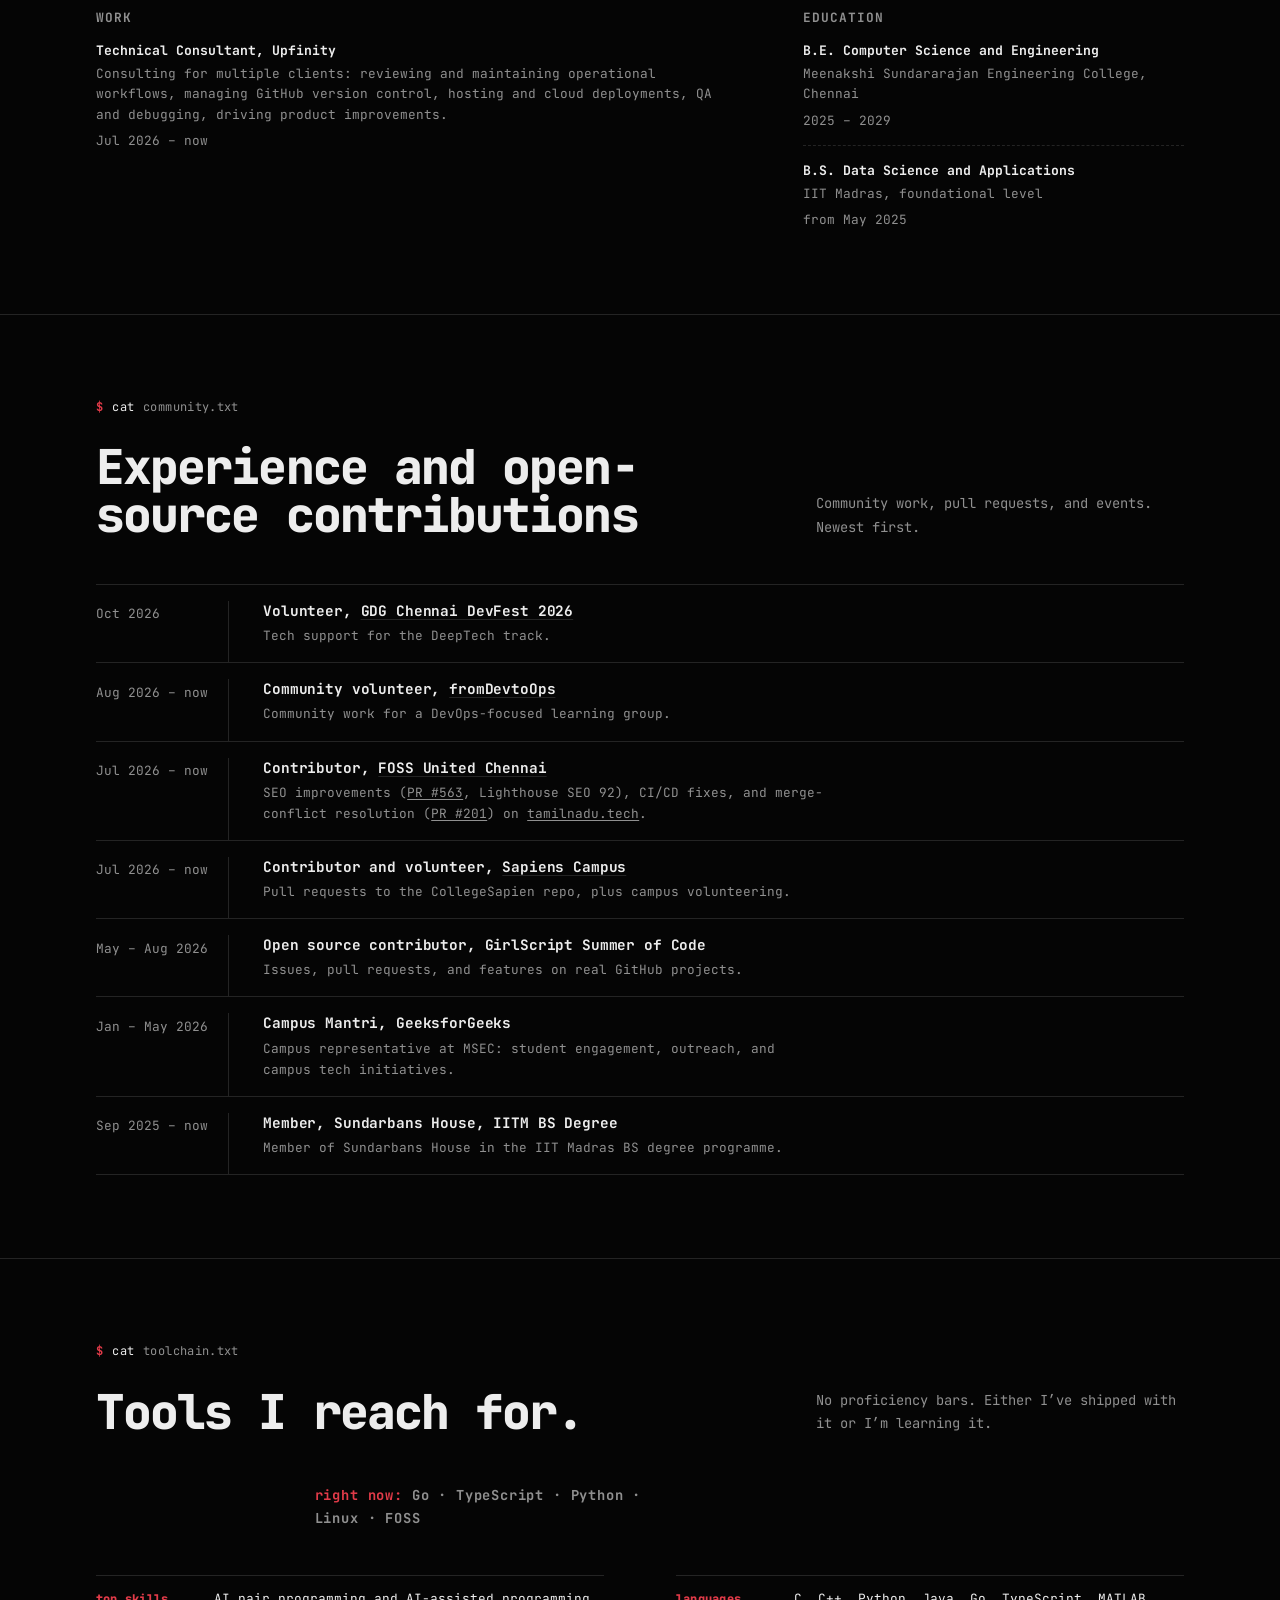
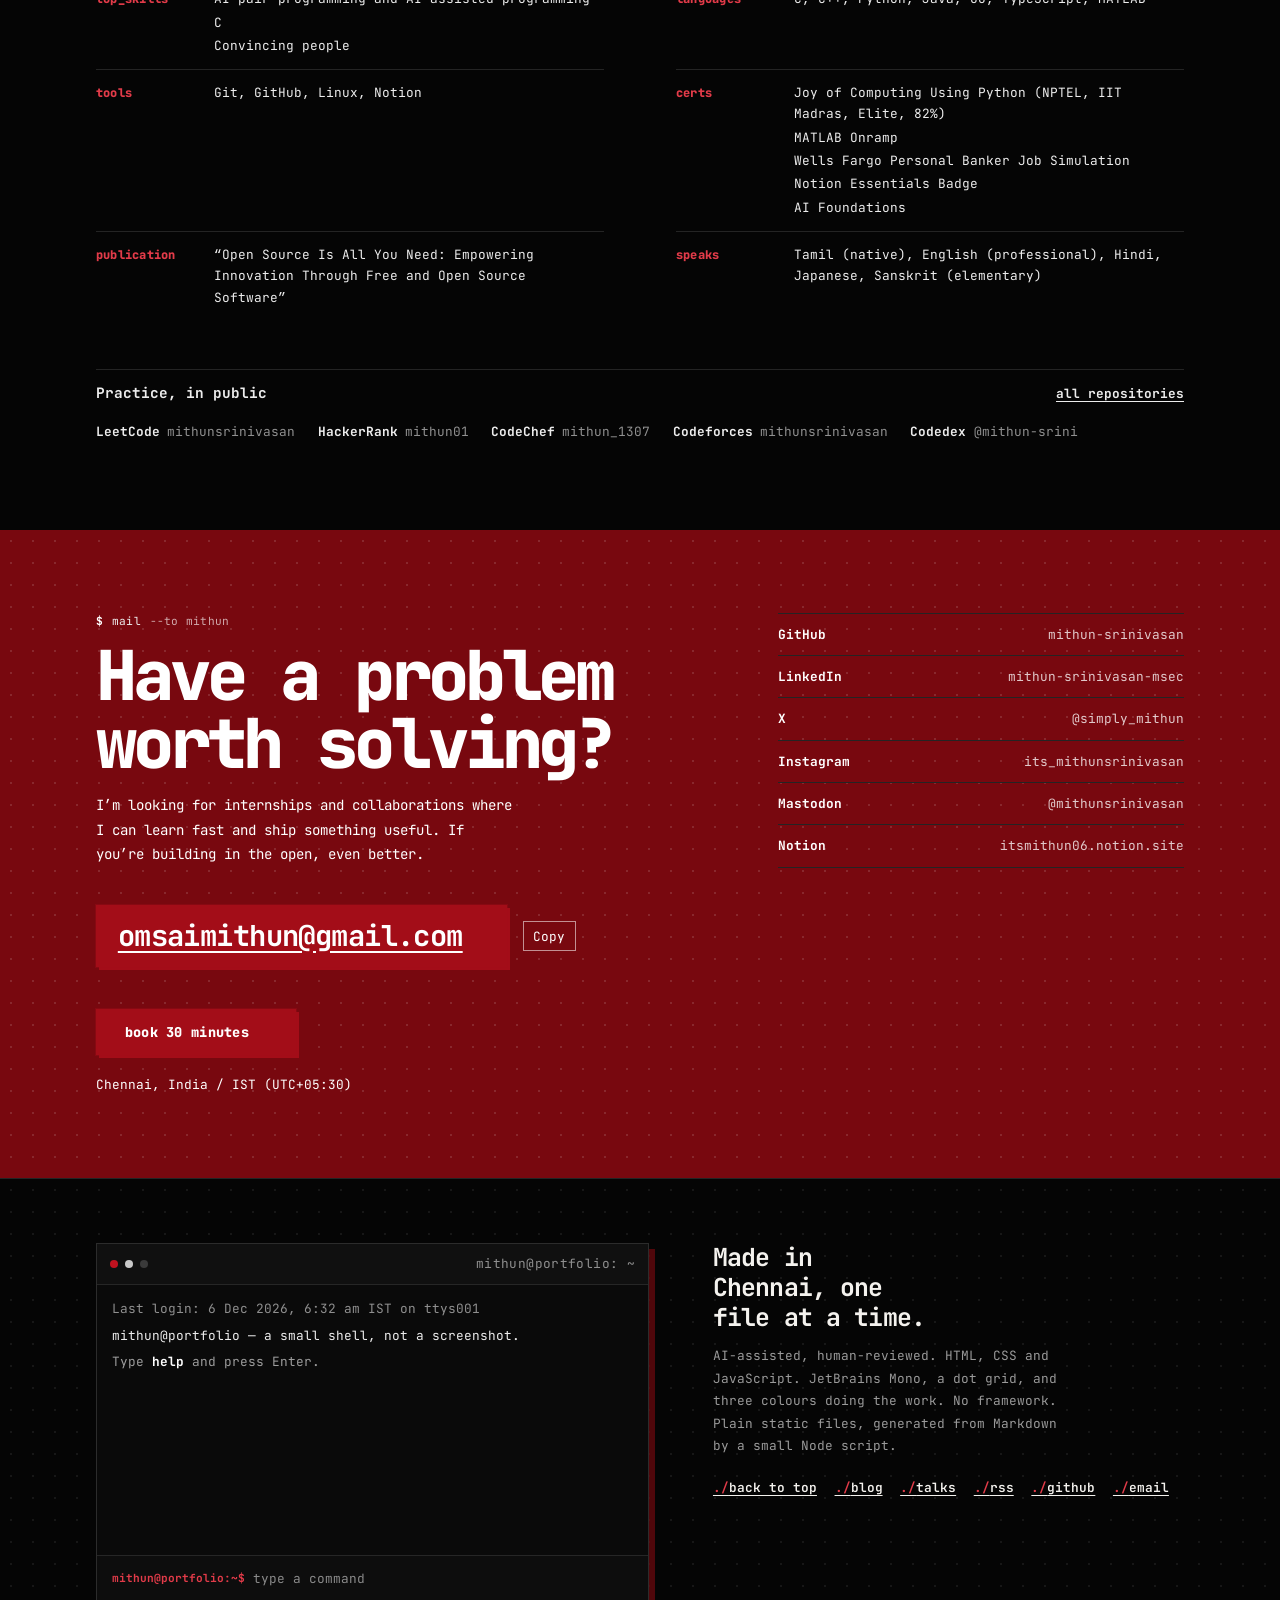
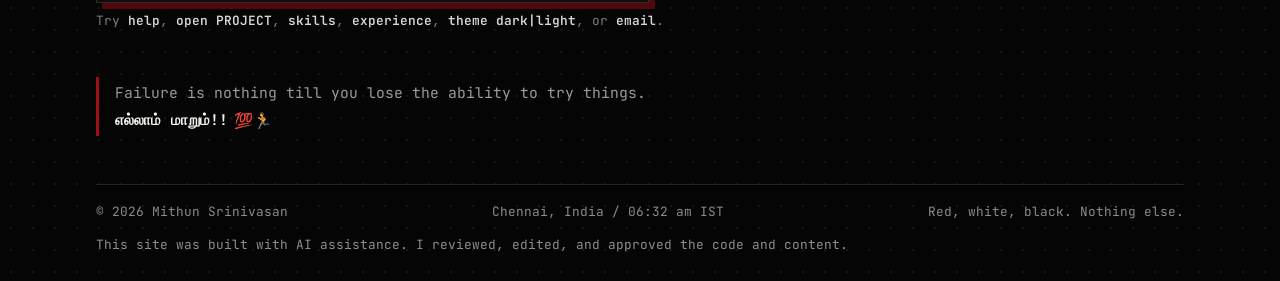
==== commit e6167357: "chore: rebuild generated files" ====
--- a/index.html
+++ b/index.html
@@ -216,7 +216,7 @@
   ]
 }
 </script>
-<link rel="stylesheet" href="/assets/css/style.css?v=dc1ae389">
+<link rel="stylesheet" href="/assets/css/style.css?v=d8fa6585">
 </head>
 <body>
 <div id="loader" aria-hidden="true">
@@ -661,7 +661,7 @@
   })();
 </script>
 
-<script src="/assets/js/posts.js?v=dc1ae389" defer></script>
-<script src="/assets/js/script.js?v=dc1ae389" defer></script>
+<script src="/assets/js/posts.js?v=d8fa6585" defer></script>
+<script src="/assets/js/script.js?v=d8fa6585" defer></script>
 </body>
 </html>
--- a/assets/css/style.css
+++ b/assets/css/style.css
@@ -197,7 +197,7 @@
 }
 .btn::after{content:"→";font-size:.85em;opacity:0;transform:translateX(-3px);transition:opacity .15s,transform .15s}
 .btn:hover::after{opacity:1;transform:translateX(3px)}
-.btn:hover{background-color:var(--ink);border-color:var(--ink);color:var(--paper);transform:translate(-3px,-3px);box-shadow:0 0 0 1px color-mix(in srgb,var(--red) 35%,transparent),6px 6px 0 var(--red)}
+.btn:hover{background-color:var(--ink);border-color:var(--ink);color:var(--red-hot);transform:translate(-3px,-3px);box-shadow:0 0 0 1px color-mix(in srgb,var(--red) 35%,transparent),6px 6px 0 var(--red)}
 .btn:active{transform:translate(0,0);box-shadow:0 0 0 1px color-mix(in srgb,var(--red) 35%,transparent),2px 2px 0 var(--red)}
 .btn:focus-visible{outline:2px solid var(--red);outline-offset:2px}
 .btn-cal{min-width:200px;position:relative;overflow:hidden}
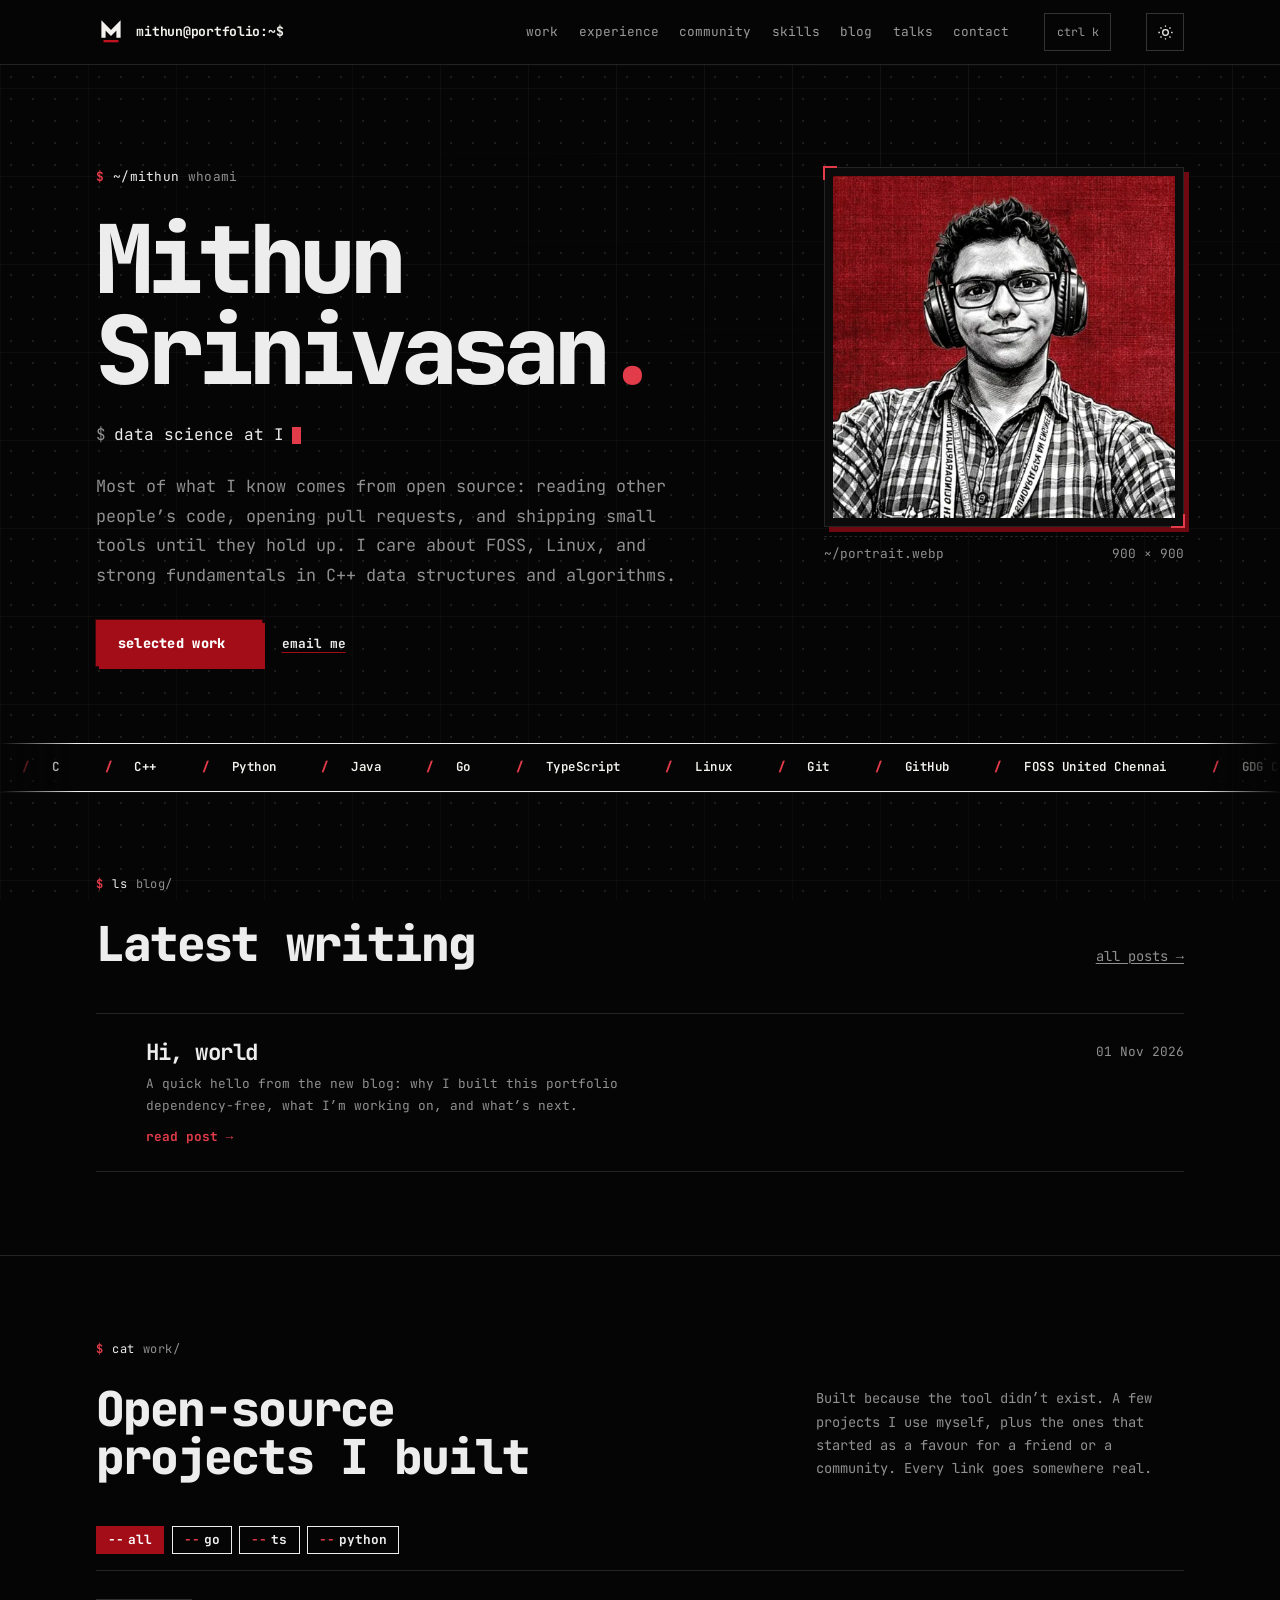
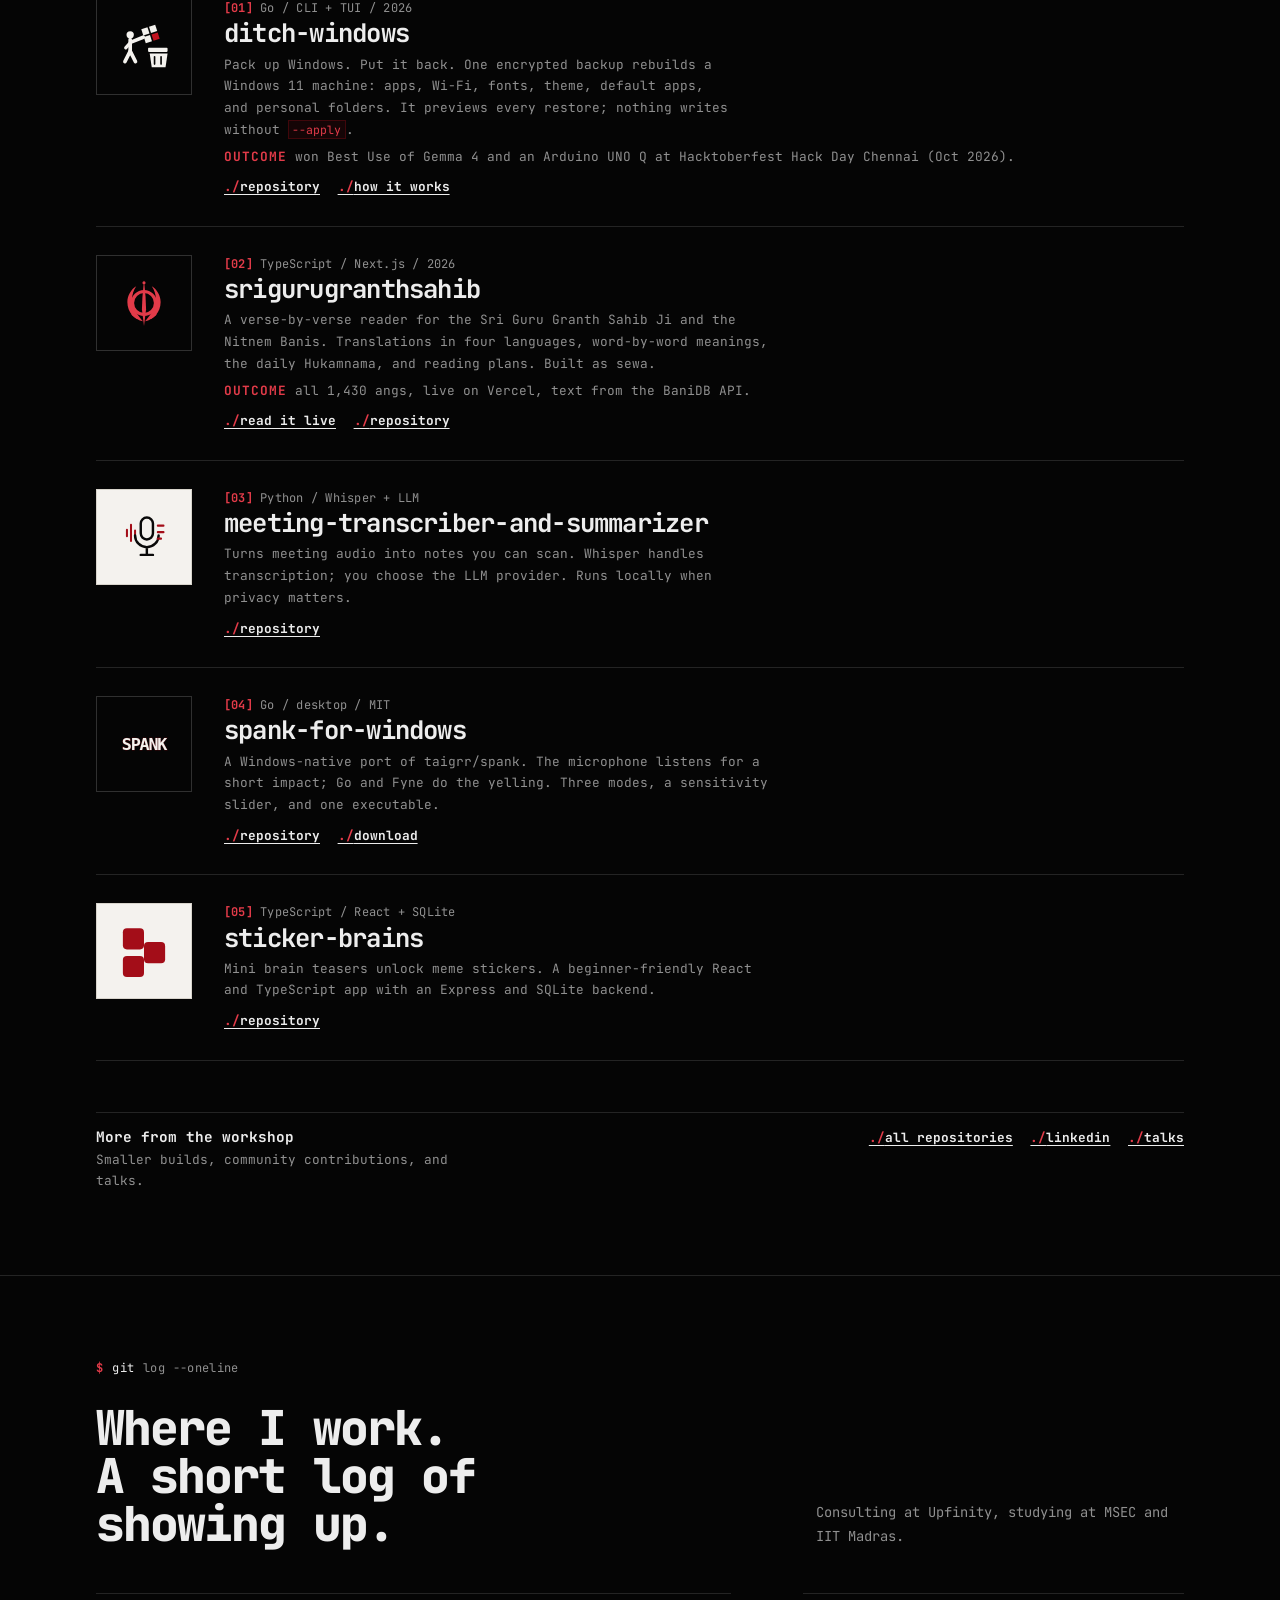
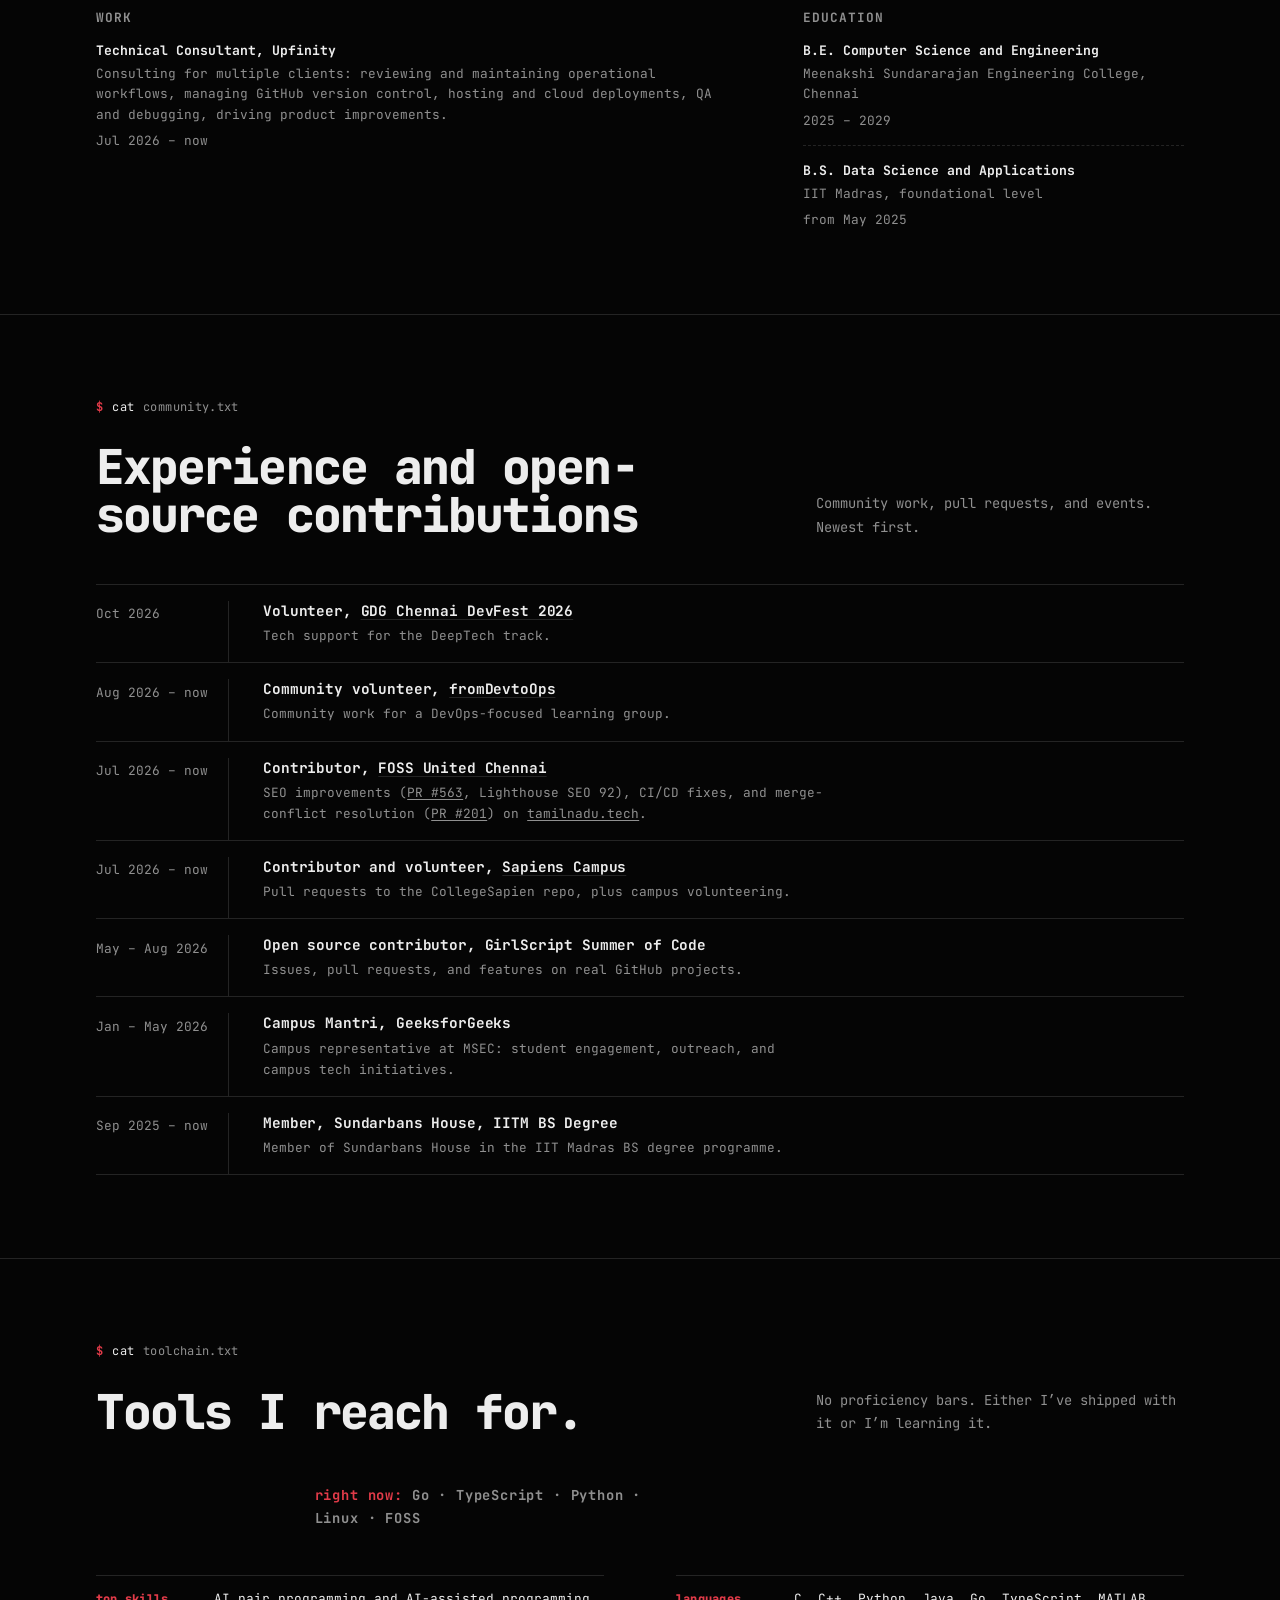
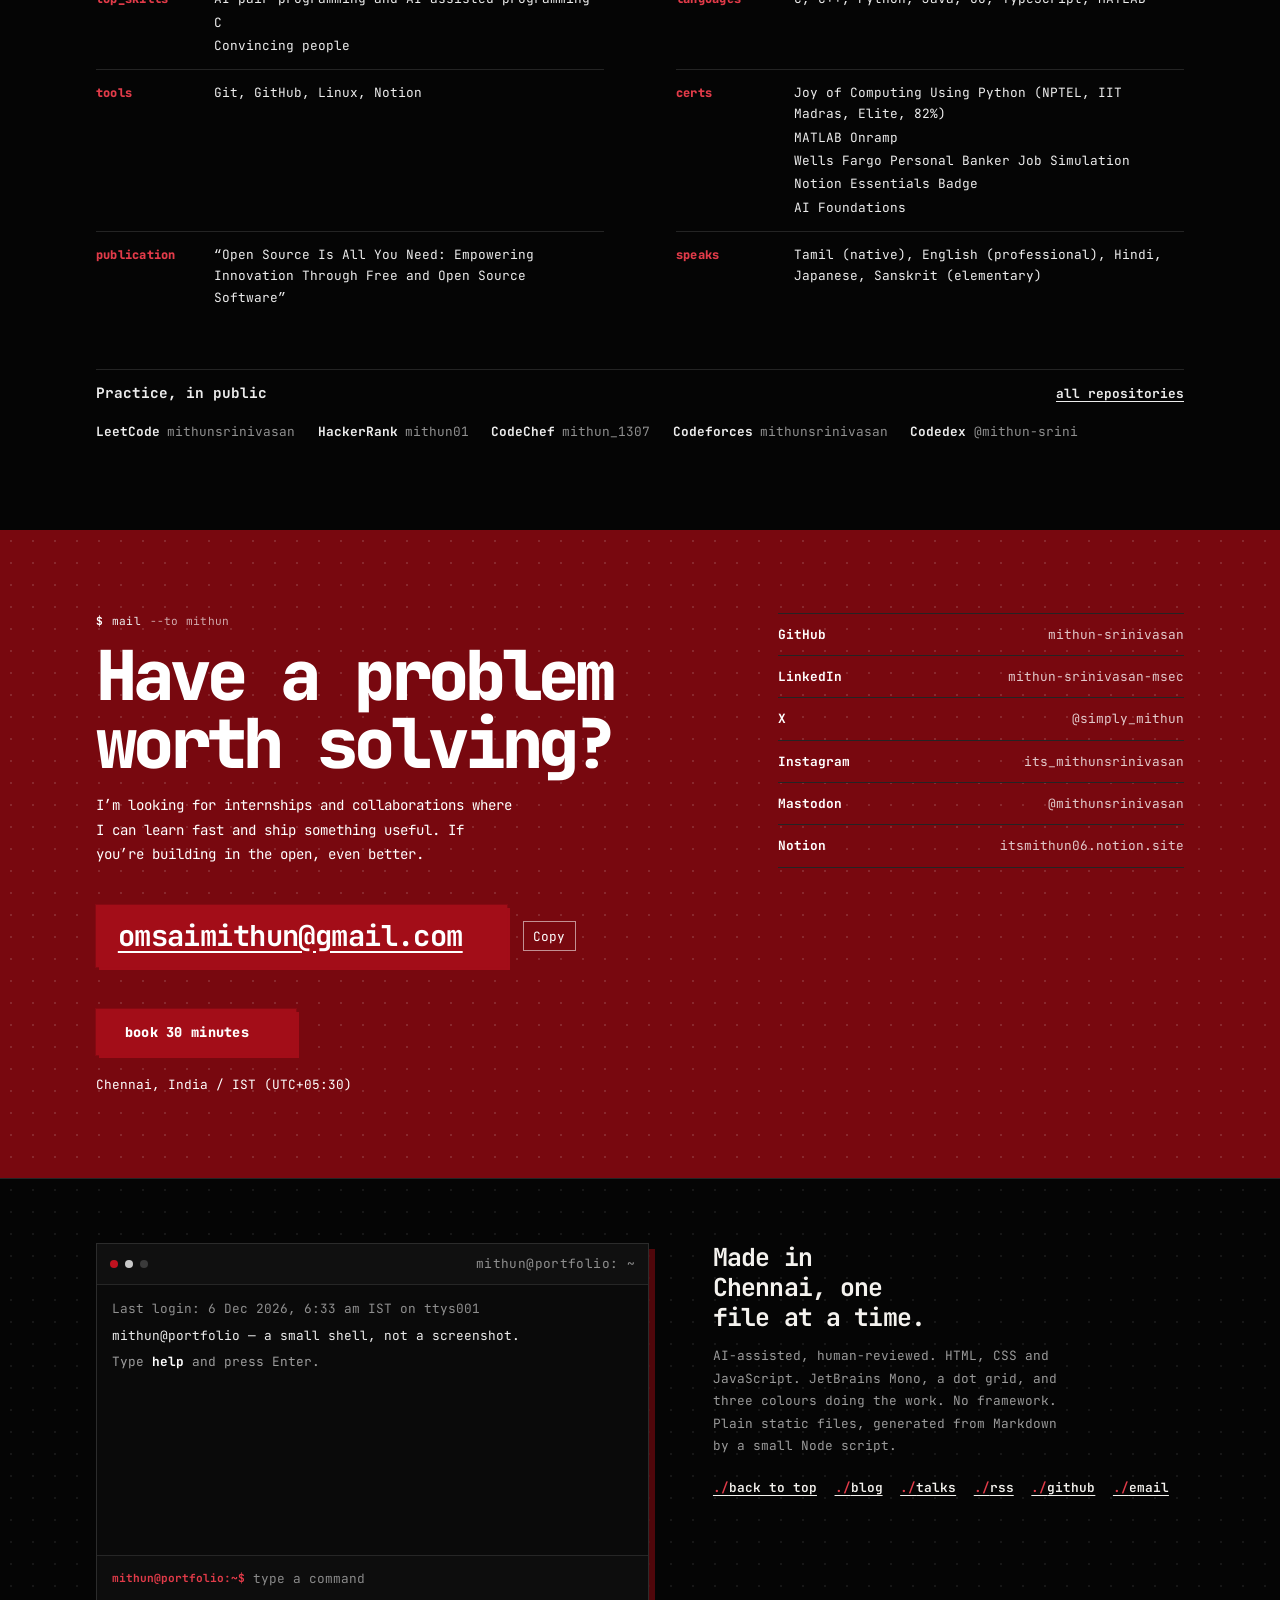
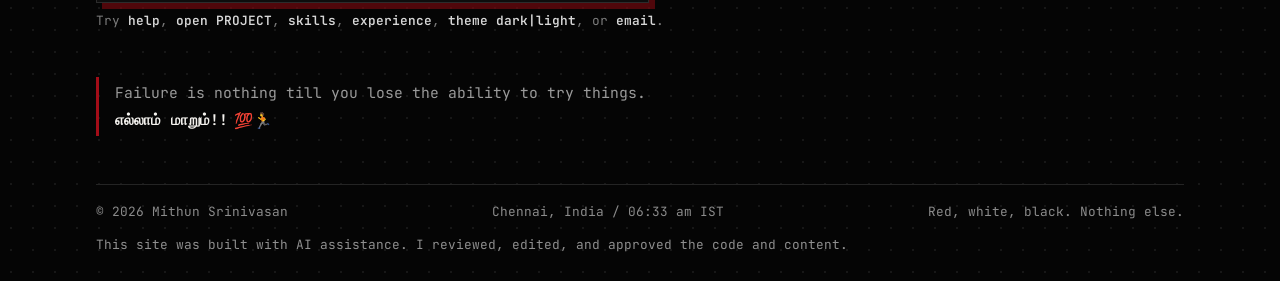
==== commit 2c962d83: "chore: rebuild generated files" ====
--- a/index.html
+++ b/index.html
@@ -216,7 +216,7 @@
   ]
 }
 </script>
-<link rel="stylesheet" href="/assets/css/style.css?v=d8fa6585">
+<link rel="stylesheet" href="/assets/css/style.css?v=336699de">
 </head>
 <body>
 <div id="loader" aria-hidden="true">
@@ -661,7 +661,7 @@
   })();
 </script>
 
-<script src="/assets/js/posts.js?v=d8fa6585" defer></script>
-<script src="/assets/js/script.js?v=d8fa6585" defer></script>
+<script src="/assets/js/posts.js?v=336699de" defer></script>
+<script src="/assets/js/script.js?v=336699de" defer></script>
 </body>
 </html>
--- a/assets/css/style.css
+++ b/assets/css/style.css
@@ -621,10 +621,6 @@
 .loader-cursor{animation:loader-blink 1s step-end infinite}
 @keyframes loader-blink{50%{opacity:0}}
 
-@media (prefers-reduced-motion:no-preference){
-  .js-reveal .reveal{opacity:0;transform:translateY(14px);transition:opacity .5s ease,transform .5s cubic-bezier(.2,.8,.2,1)}
-  .js-reveal .reveal.is-in{opacity:1;transform:none}
-}
 /* print rules live in one block at the end of this file */
 
 /* ---------- marquee ---------- */
@@ -752,7 +748,6 @@
   .hero-dotted-glow,.marquee,.to-top,.toast,.palette,.palette-trigger,.chips,.term-live-hint,.footer{display:none!important}
   body{color:#000;background:#fff;font-size:11pt;line-height:1.45}
   body::before{display:none!important}
-  .js-reveal .reveal{opacity:1!important;transform:none!important}
   .hero{padding-block:.2rem 1rem}
   .hero-grid{display:block}
   .hero-portrait{display:none}
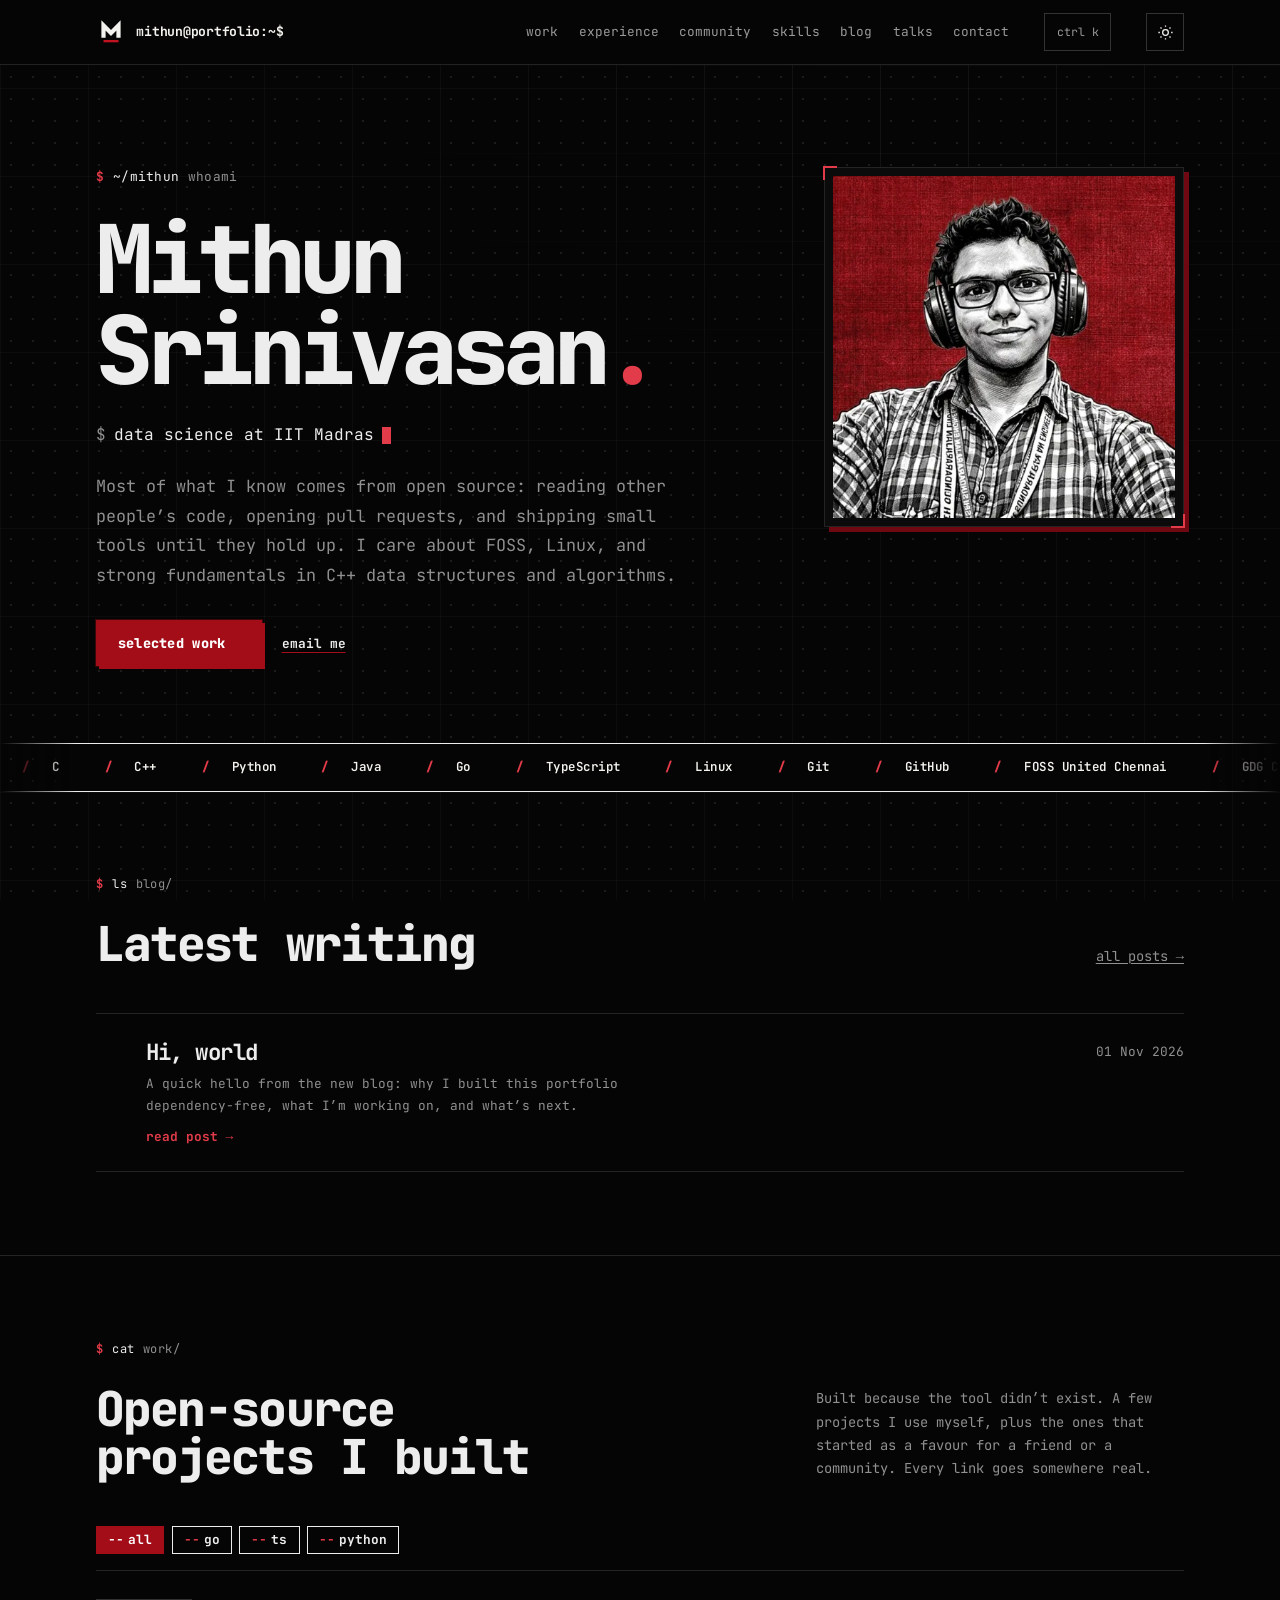
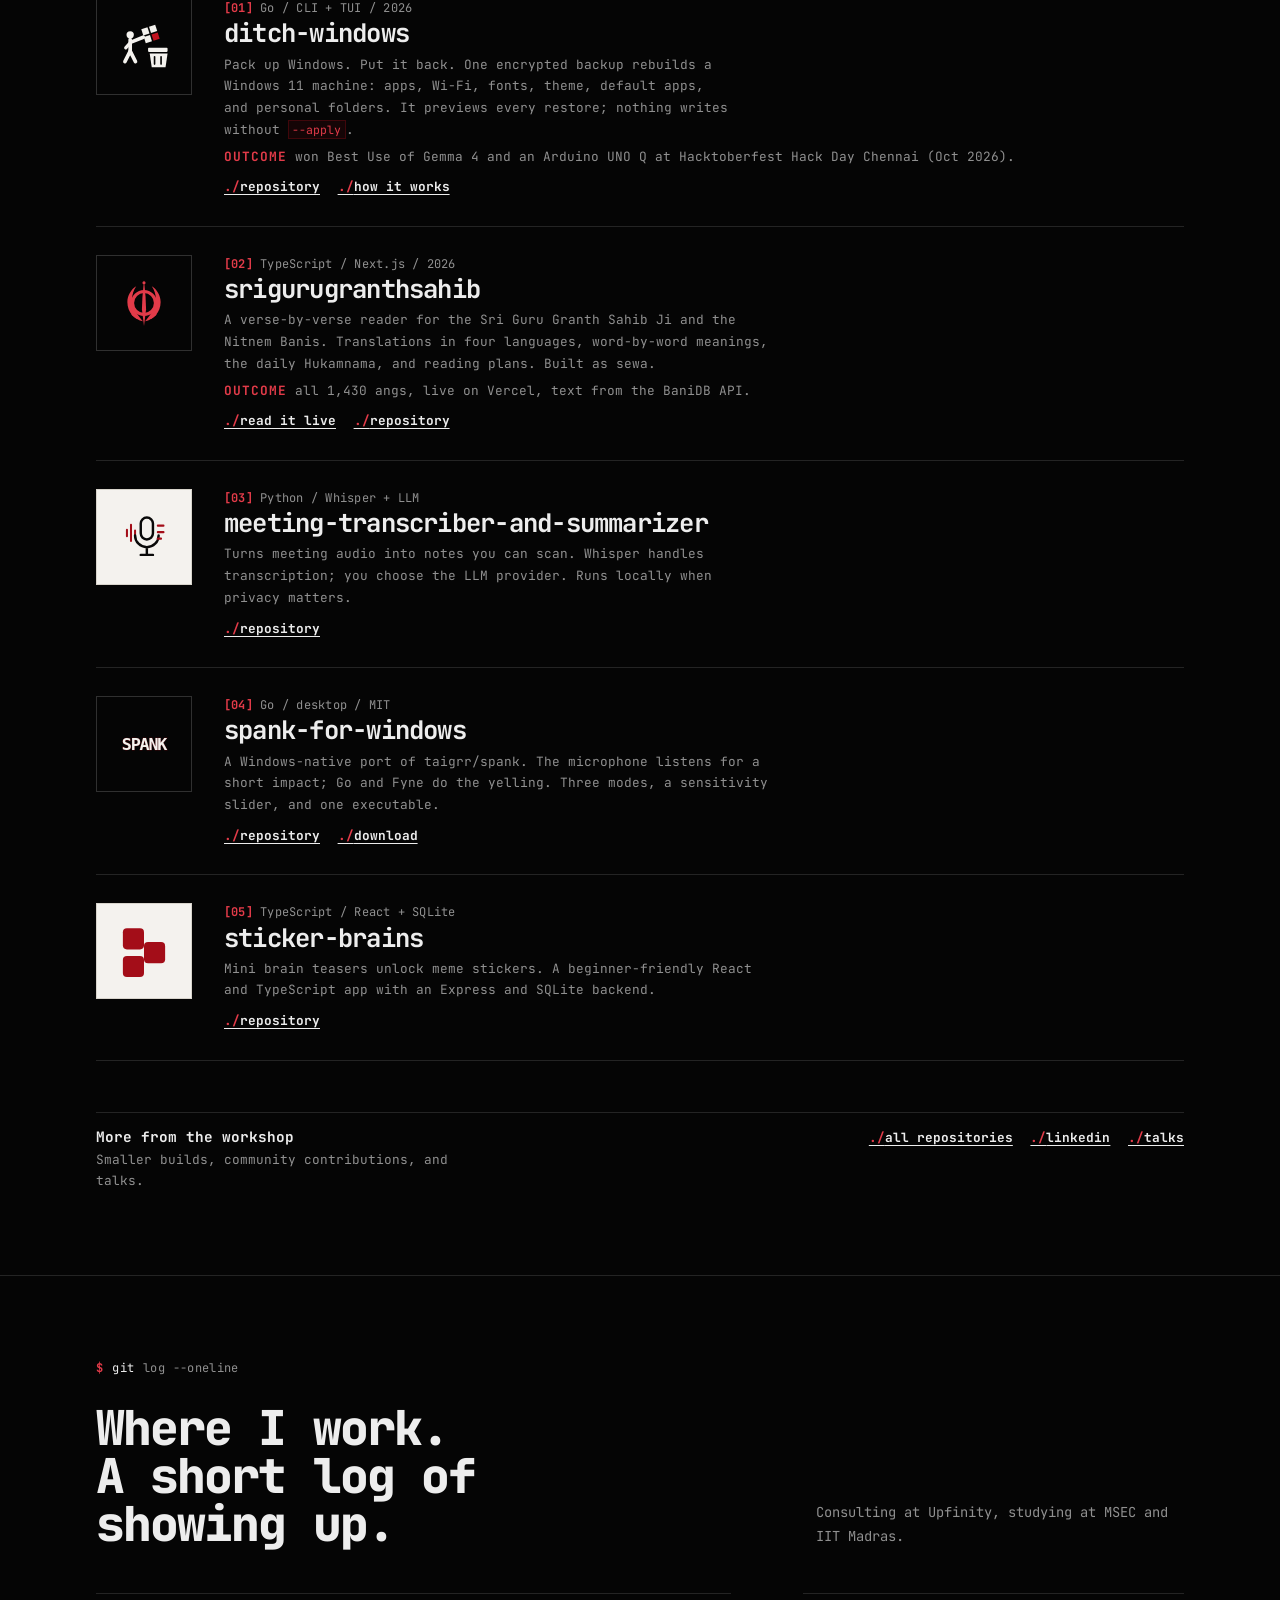
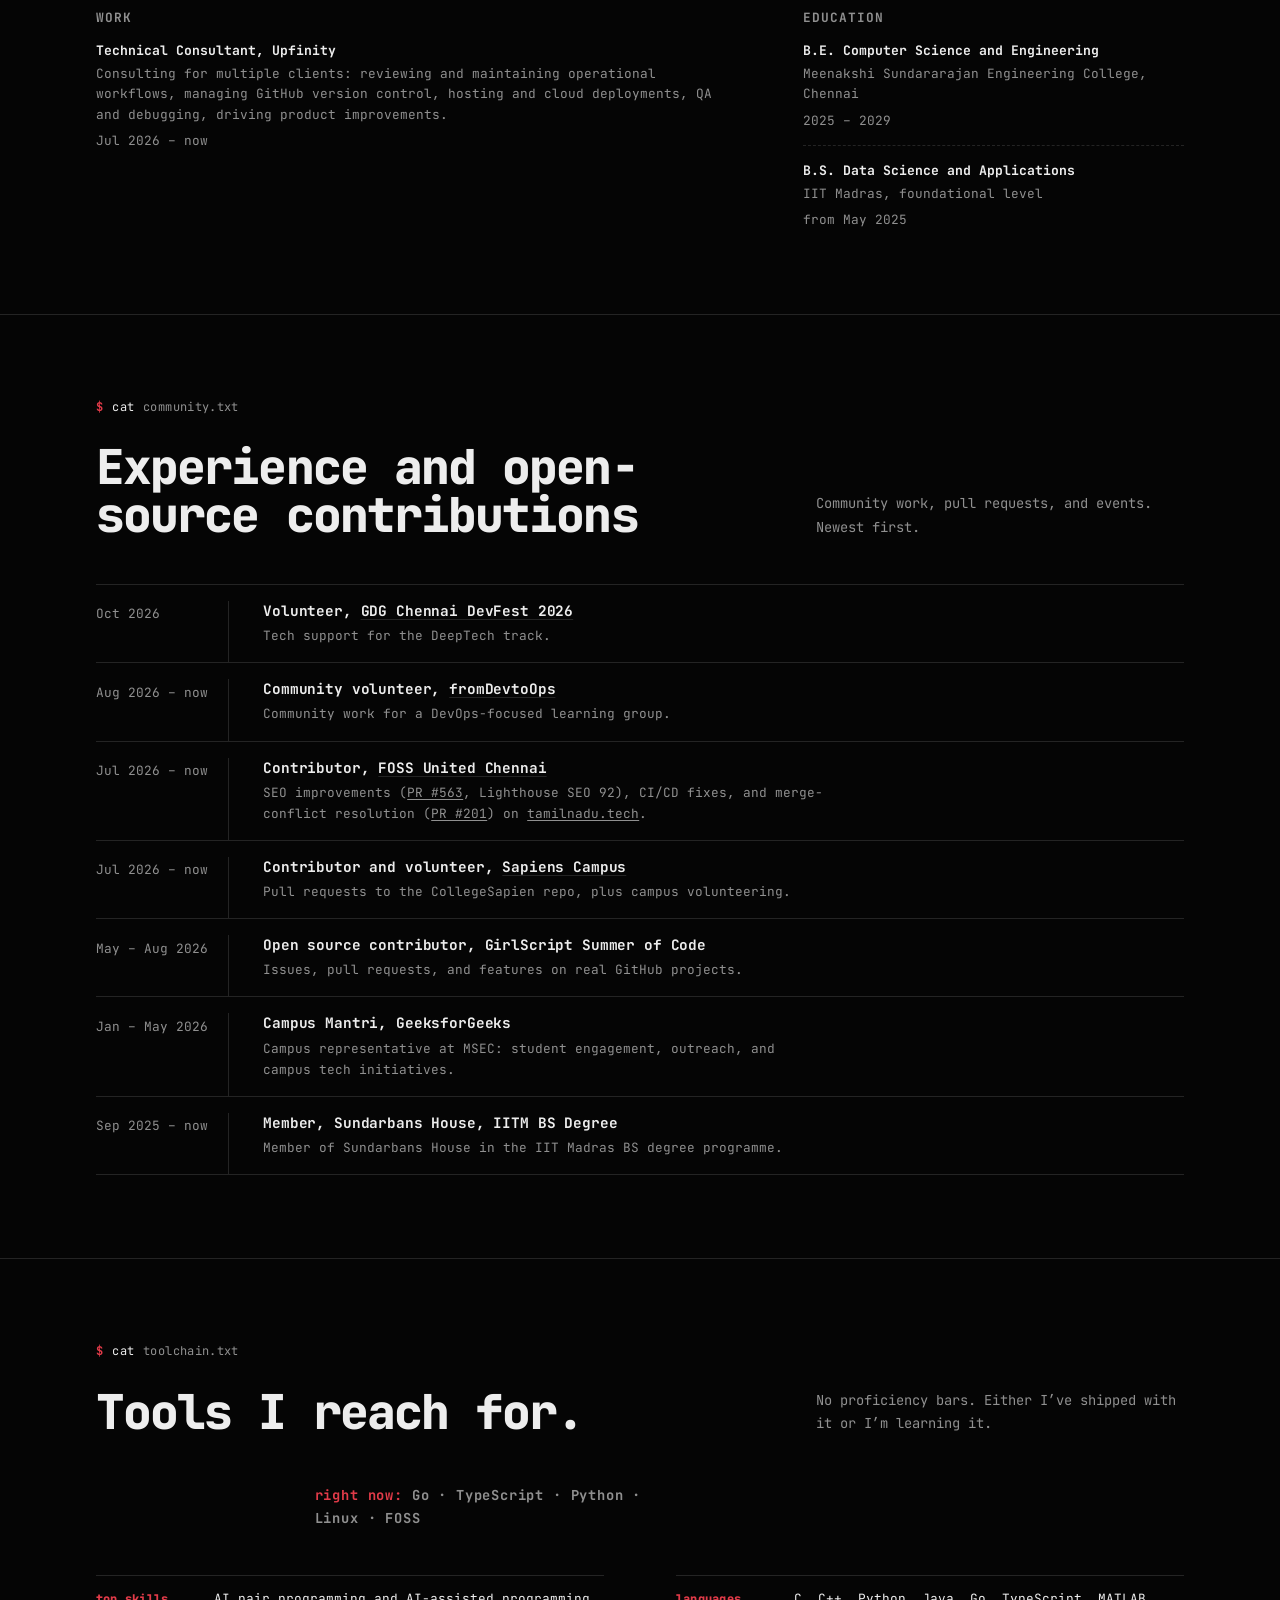
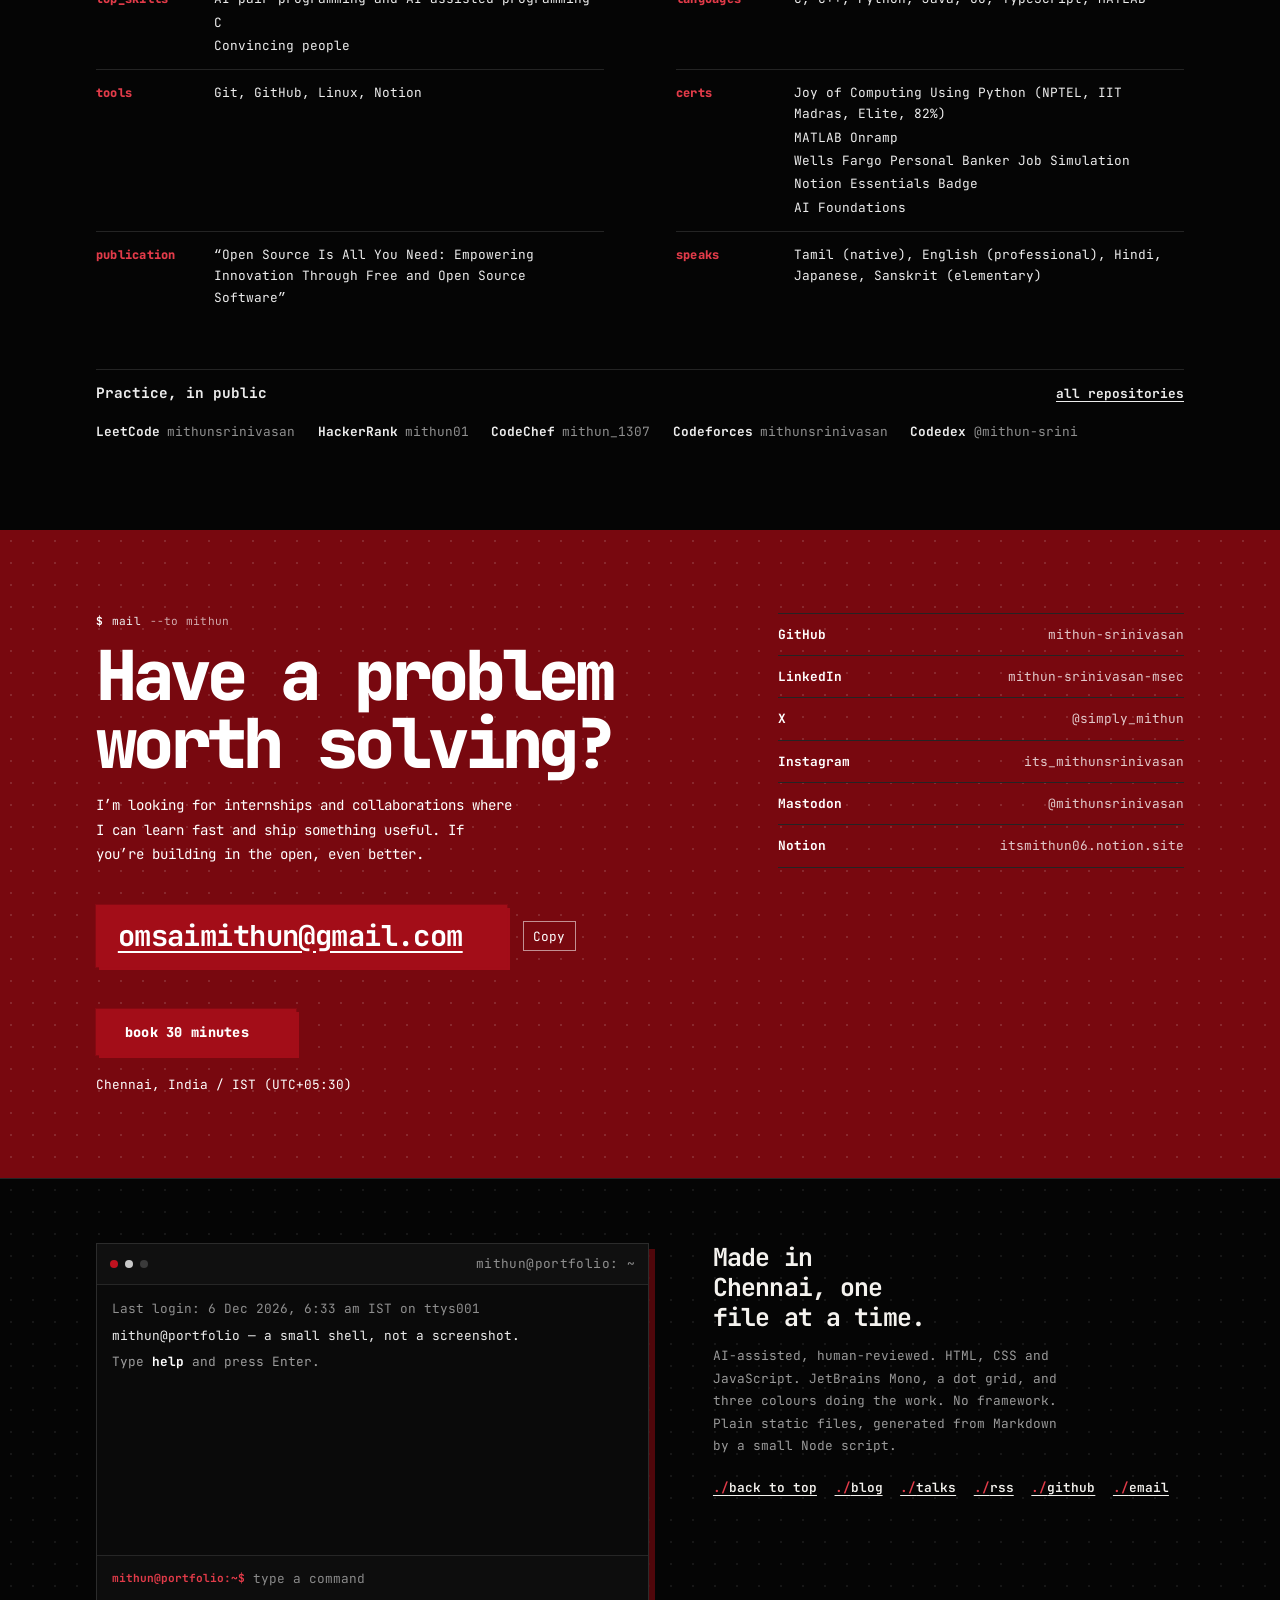
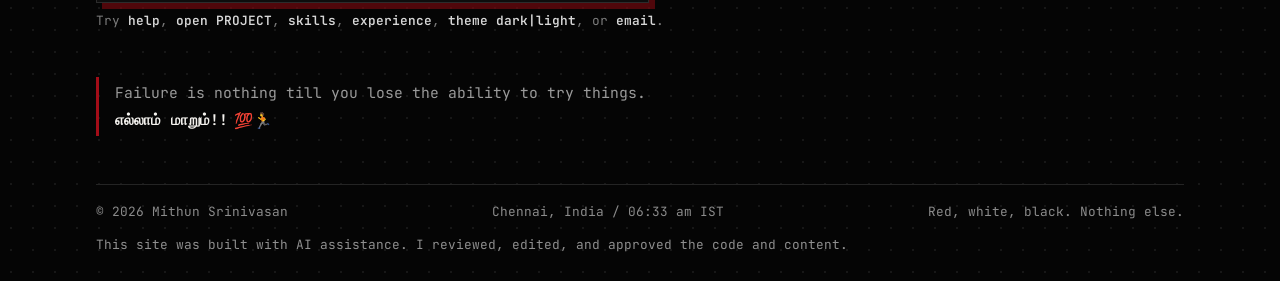
==== commit d078cac3: "chore: rebuild generated files" ====
--- a/index.html
+++ b/index.html
@@ -216,7 +216,7 @@
   ]
 }
 </script>
-<link rel="stylesheet" href="/assets/css/style.css?v=336699de">
+<link rel="stylesheet" href="/assets/css/style.css?v=4176d7e6">
 </head>
 <body>
 <div id="loader" aria-hidden="true">
@@ -279,7 +279,6 @@
             <span class="comet-card__glare" data-comet-glare aria-hidden="true"></span>
           </span>
         </div>
-        <figcaption><span>~/portrait.webp</span><span>900 × 900</span></figcaption>
       </figure>
     </div>
   </section>
@@ -661,7 +660,7 @@
   })();
 </script>
 
-<script src="/assets/js/posts.js?v=336699de" defer></script>
-<script src="/assets/js/script.js?v=336699de" defer></script>
+<script src="/assets/js/posts.js?v=4176d7e6" defer></script>
+<script src="/assets/js/script.js?v=4176d7e6" defer></script>
 </body>
 </html>
--- a/assets/css/style.css
+++ b/assets/css/style.css
@@ -239,7 +239,6 @@
   mix-blend-mode:overlay;opacity:0;transition:opacity .22s cubic-bezier(.2,.8,.2,1);
 }
 .hero-portrait.is-active .comet-card__glare{opacity:.65}
-.hero-portrait figcaption{display:flex;justify-content:space-between;gap:1rem;margin-top:.55rem;padding-top:.45rem;border-top:1px dashed var(--line);font-size:.8rem;line-height:1.5;color:var(--muted)}
 @media (prefers-reduced-motion:no-preference){
   .hero-name .line>span{transform:translateY(110%);animation:hero-rise .42s cubic-bezier(.16,1,.3,1) forwards}
   .hero-name .line:nth-child(2)>span{animation-delay:.04s}
